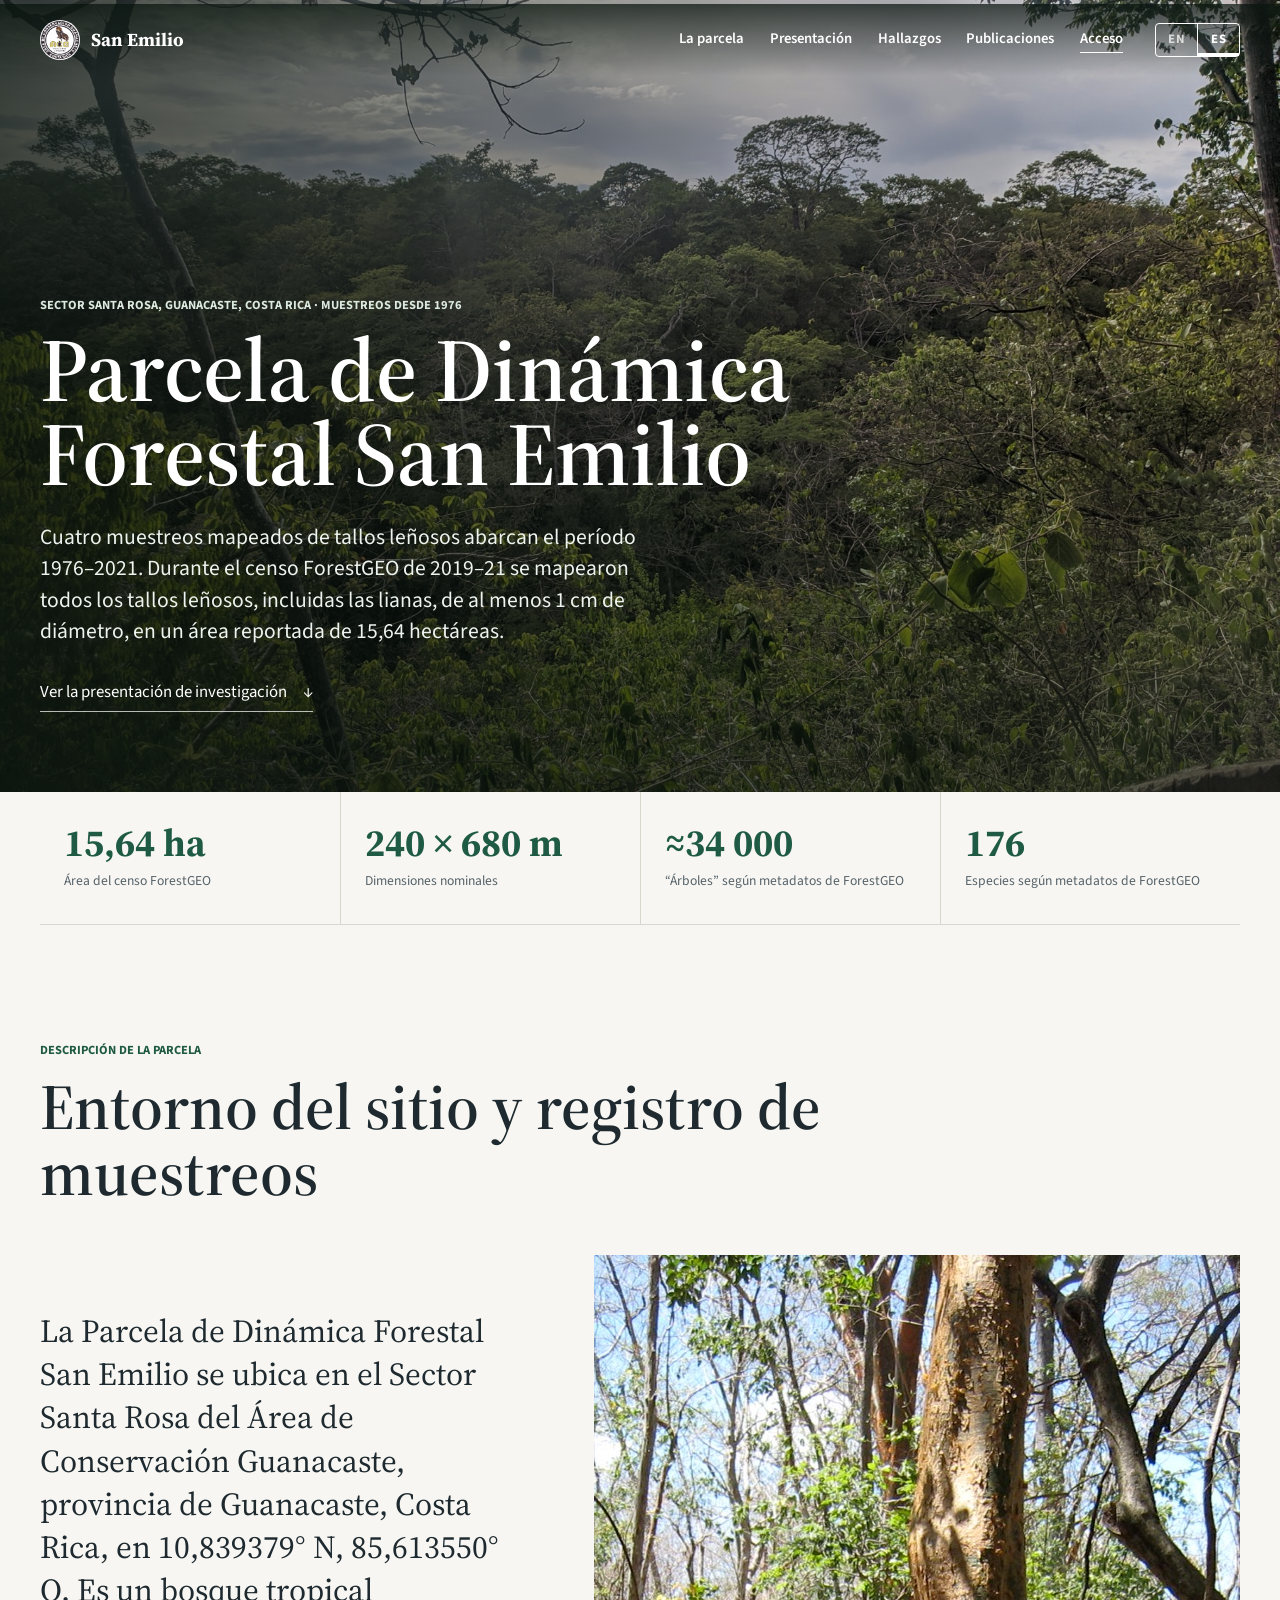
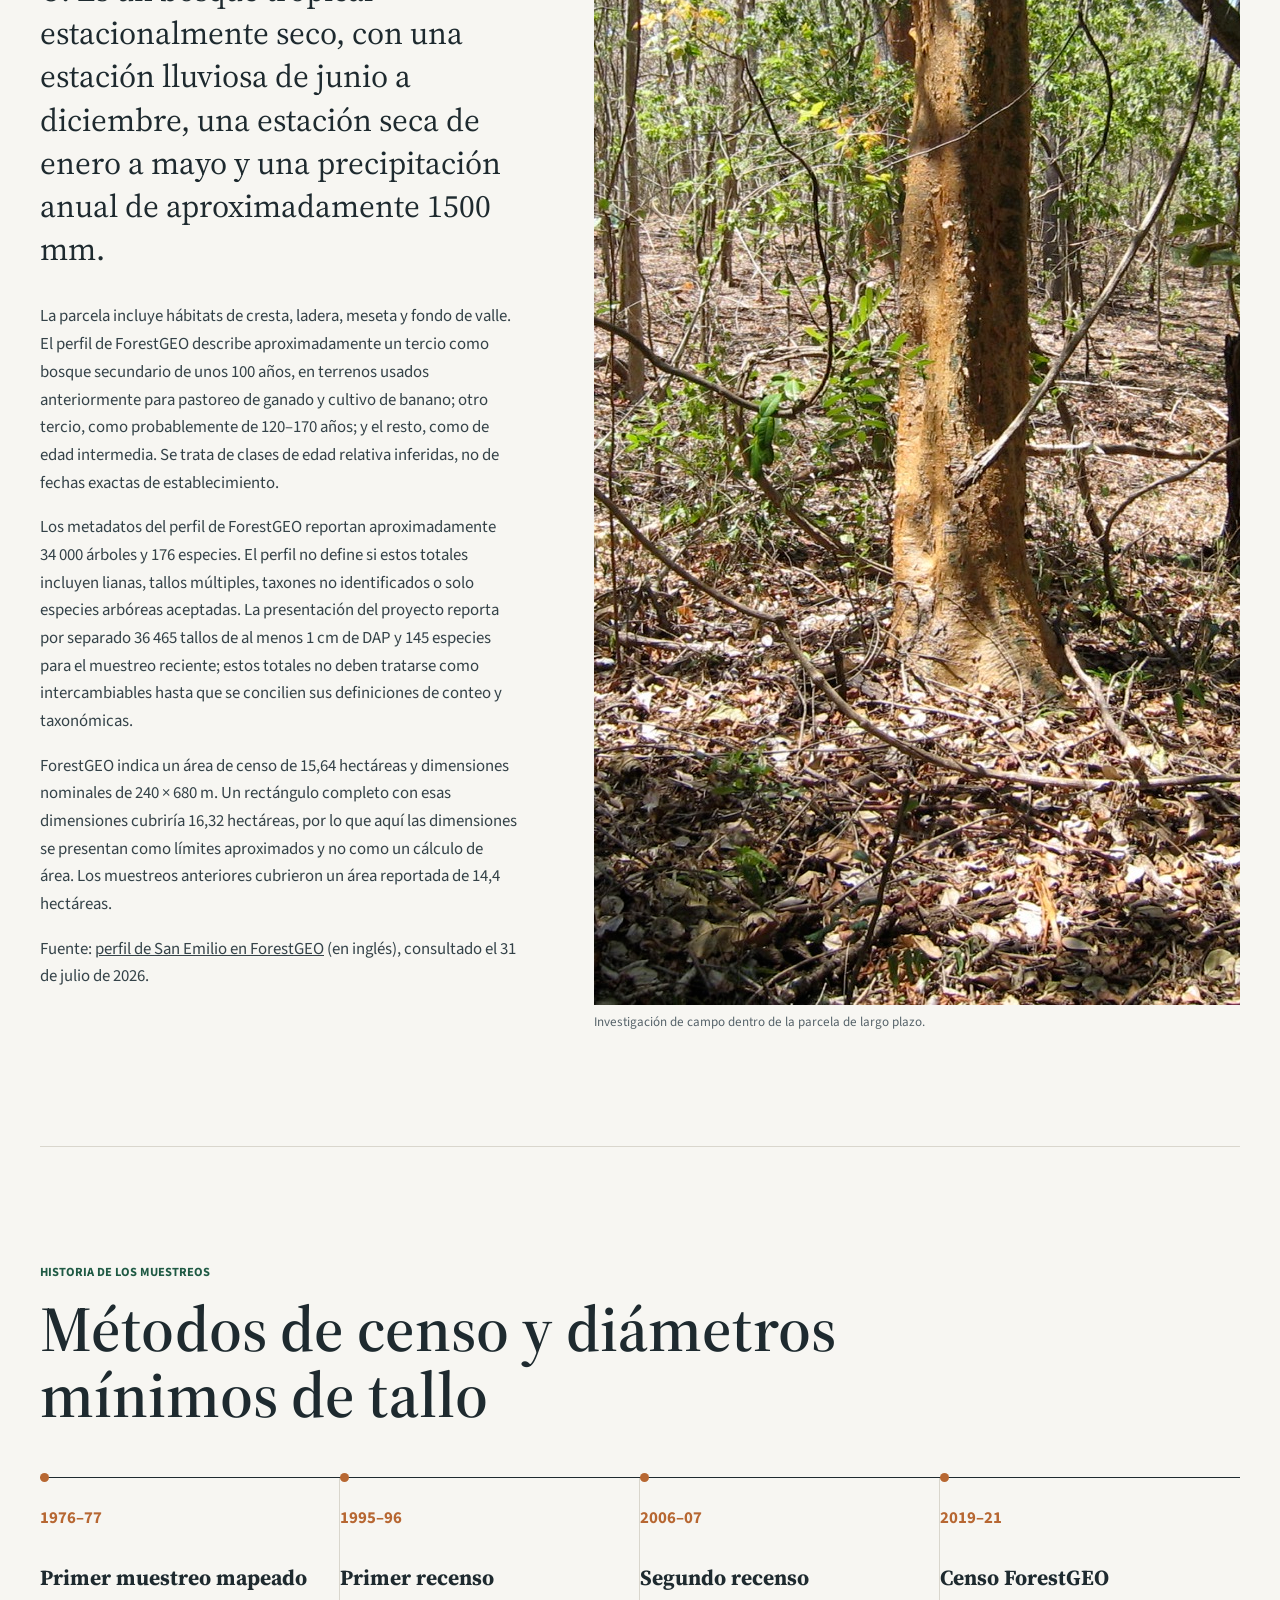
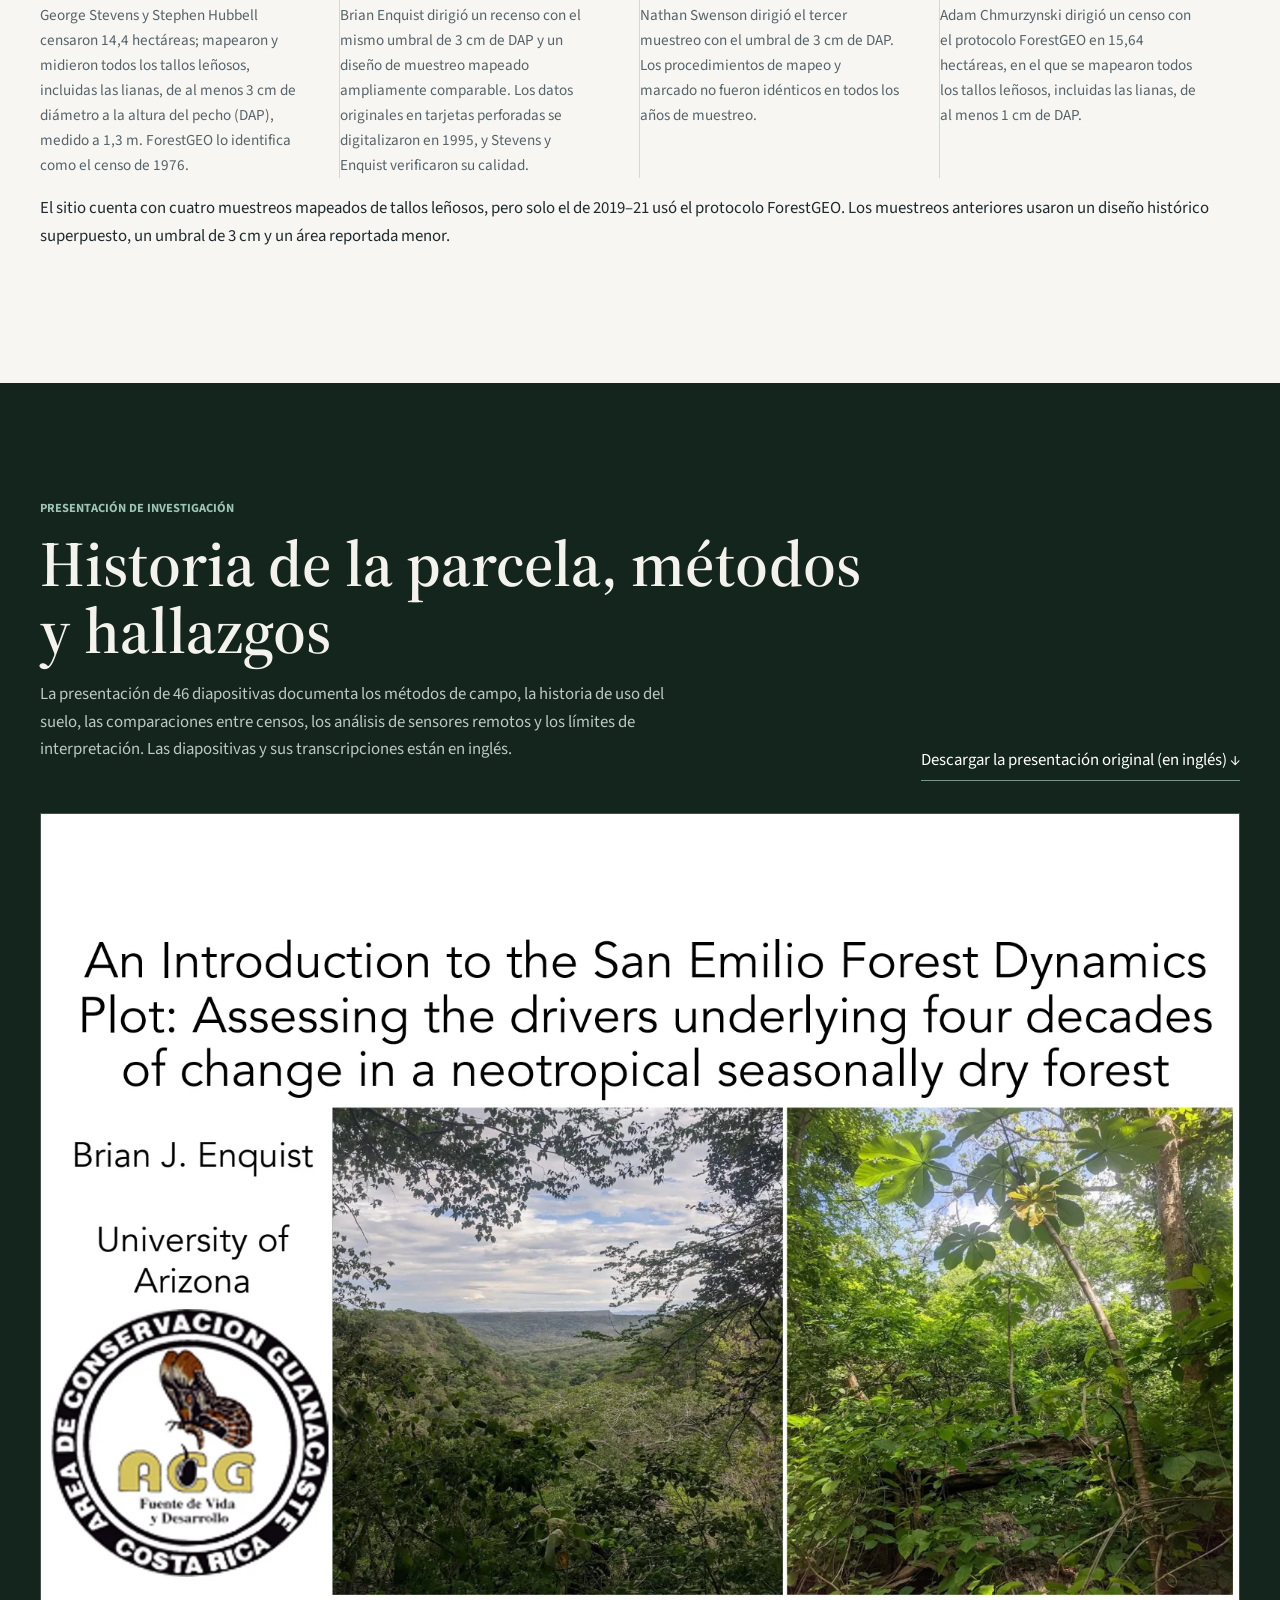
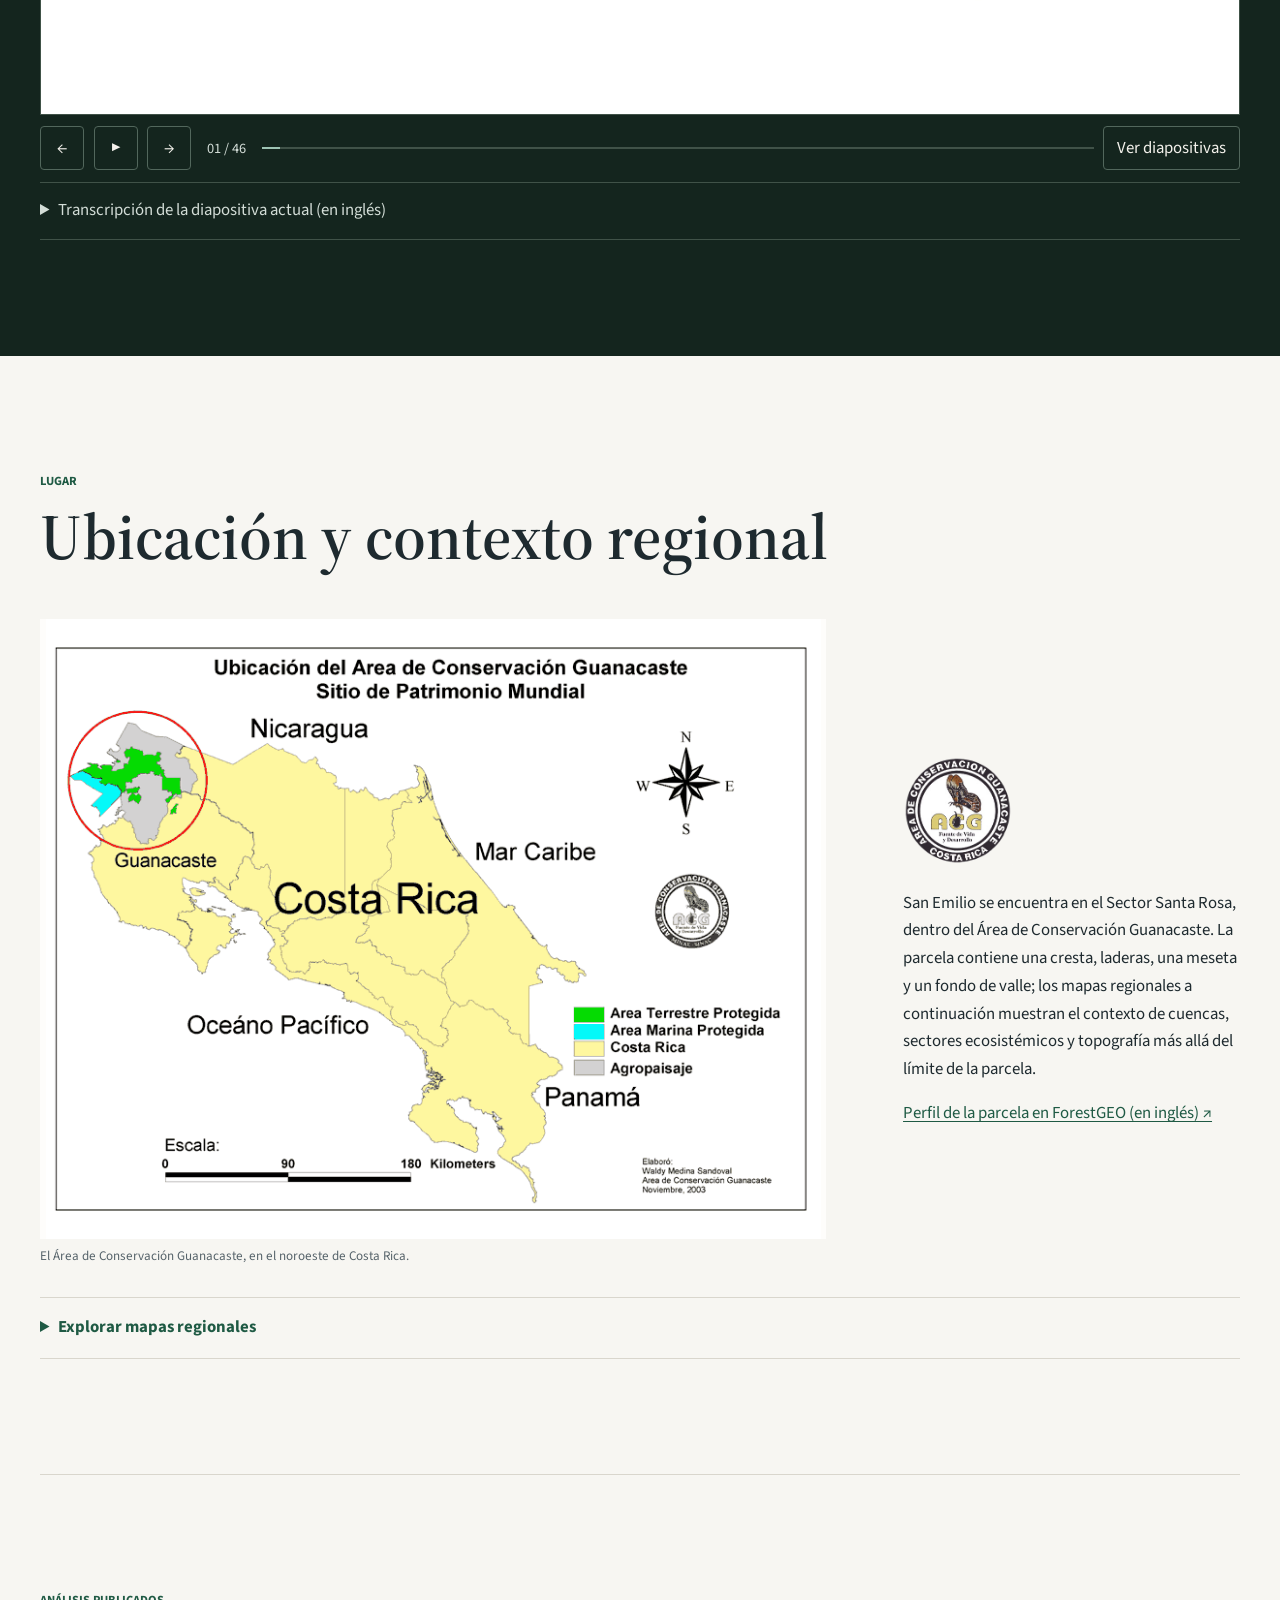
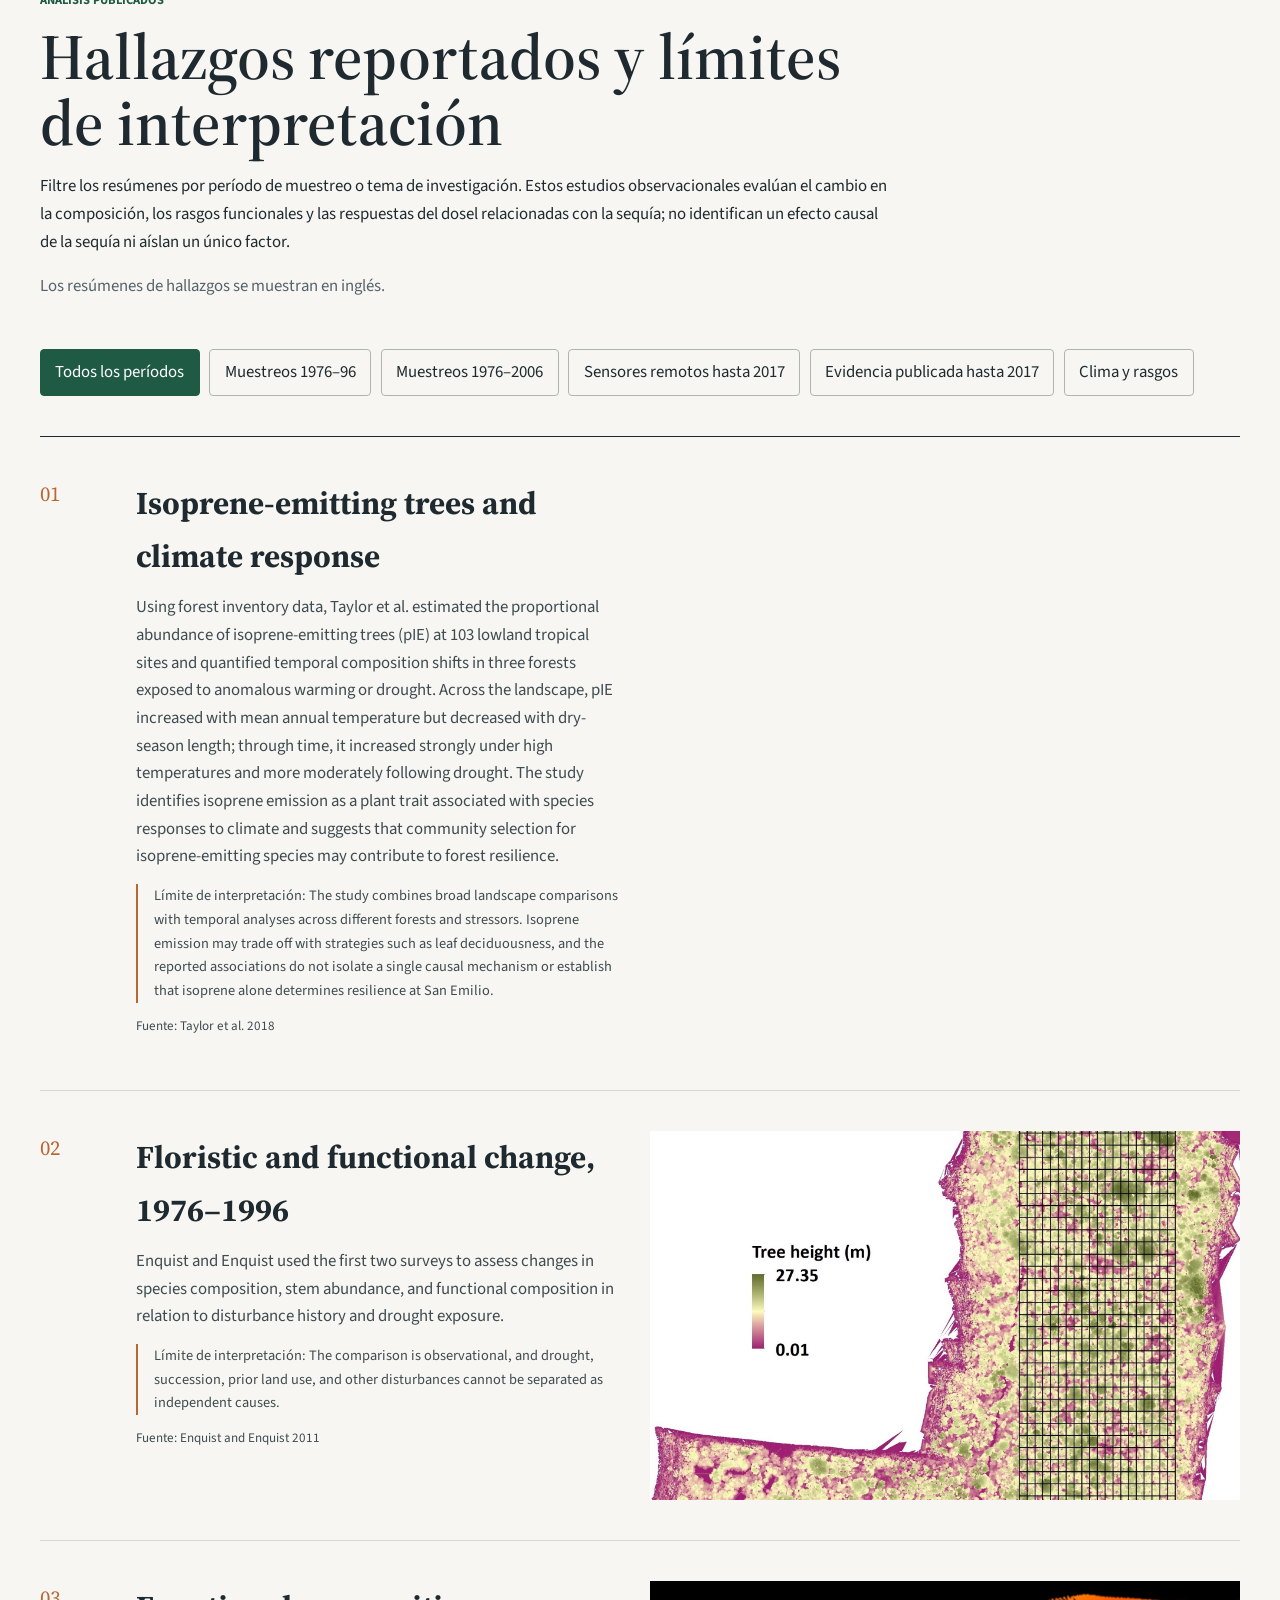
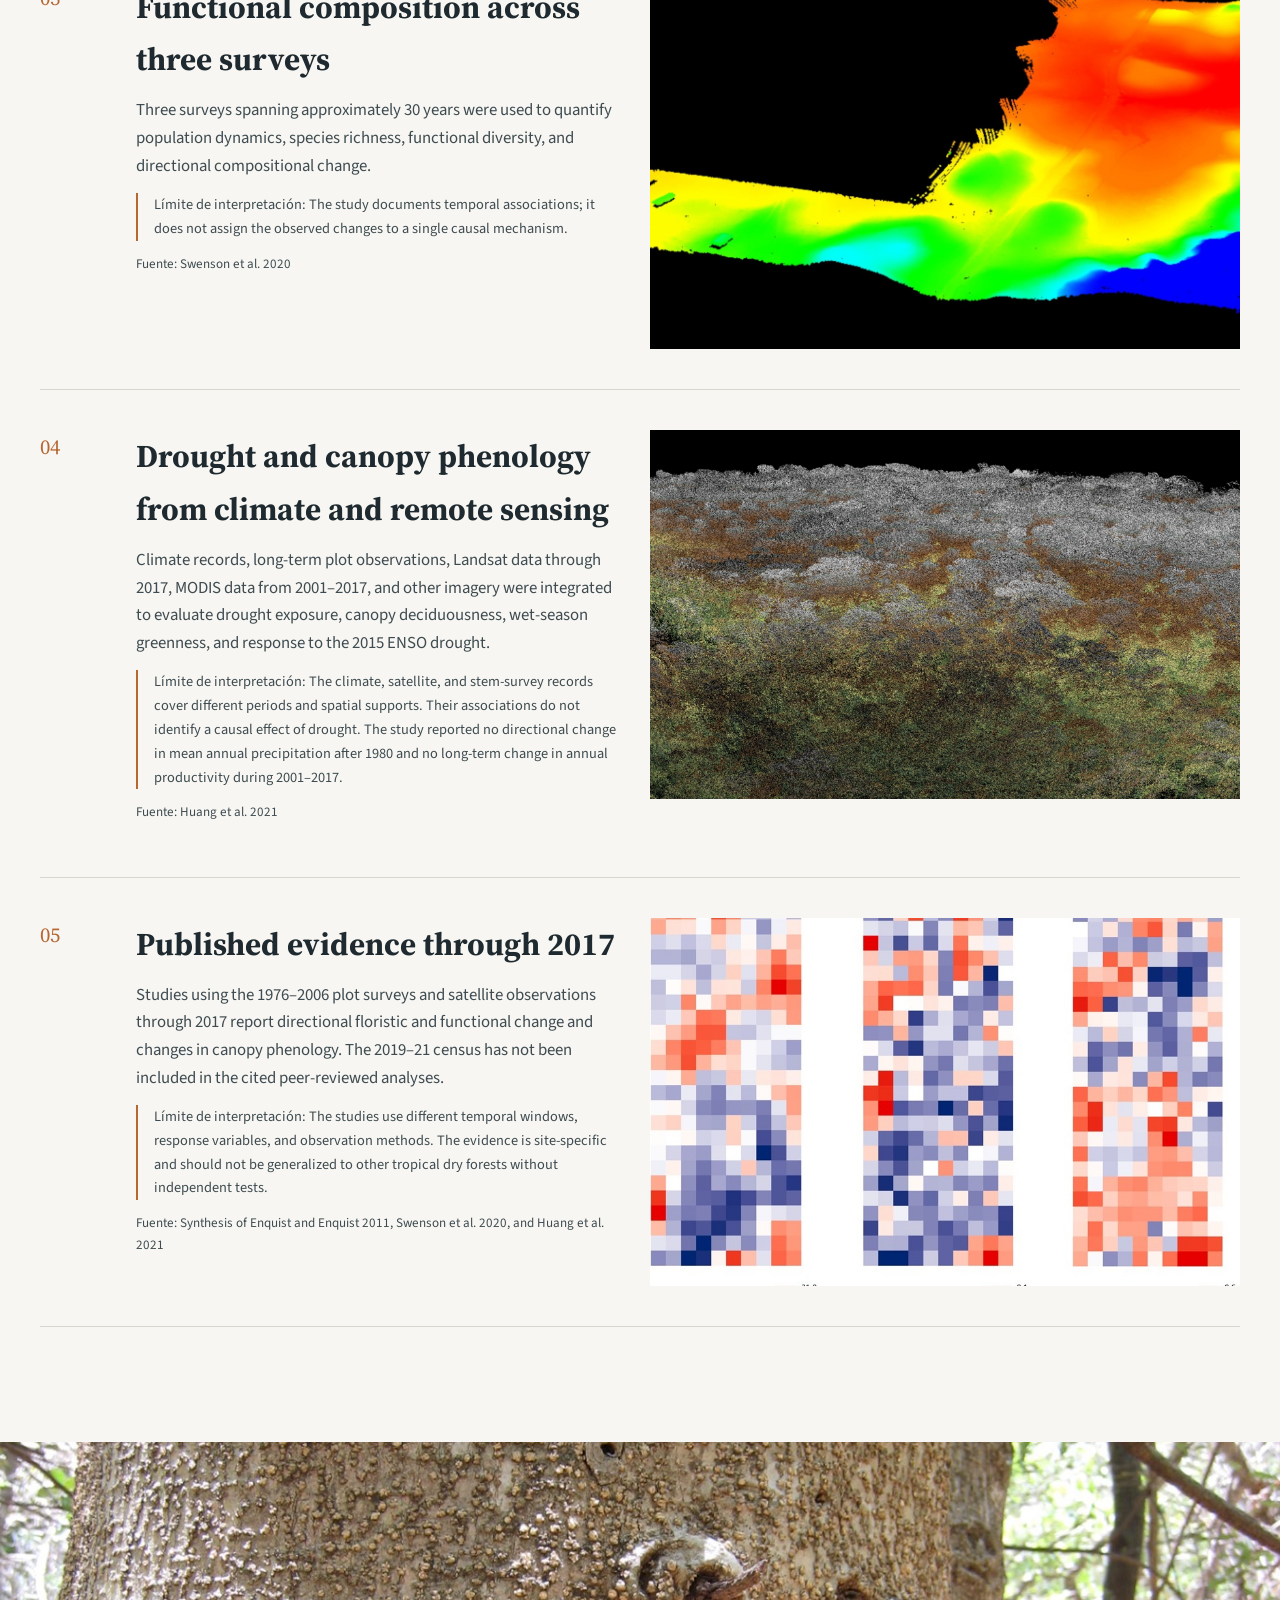
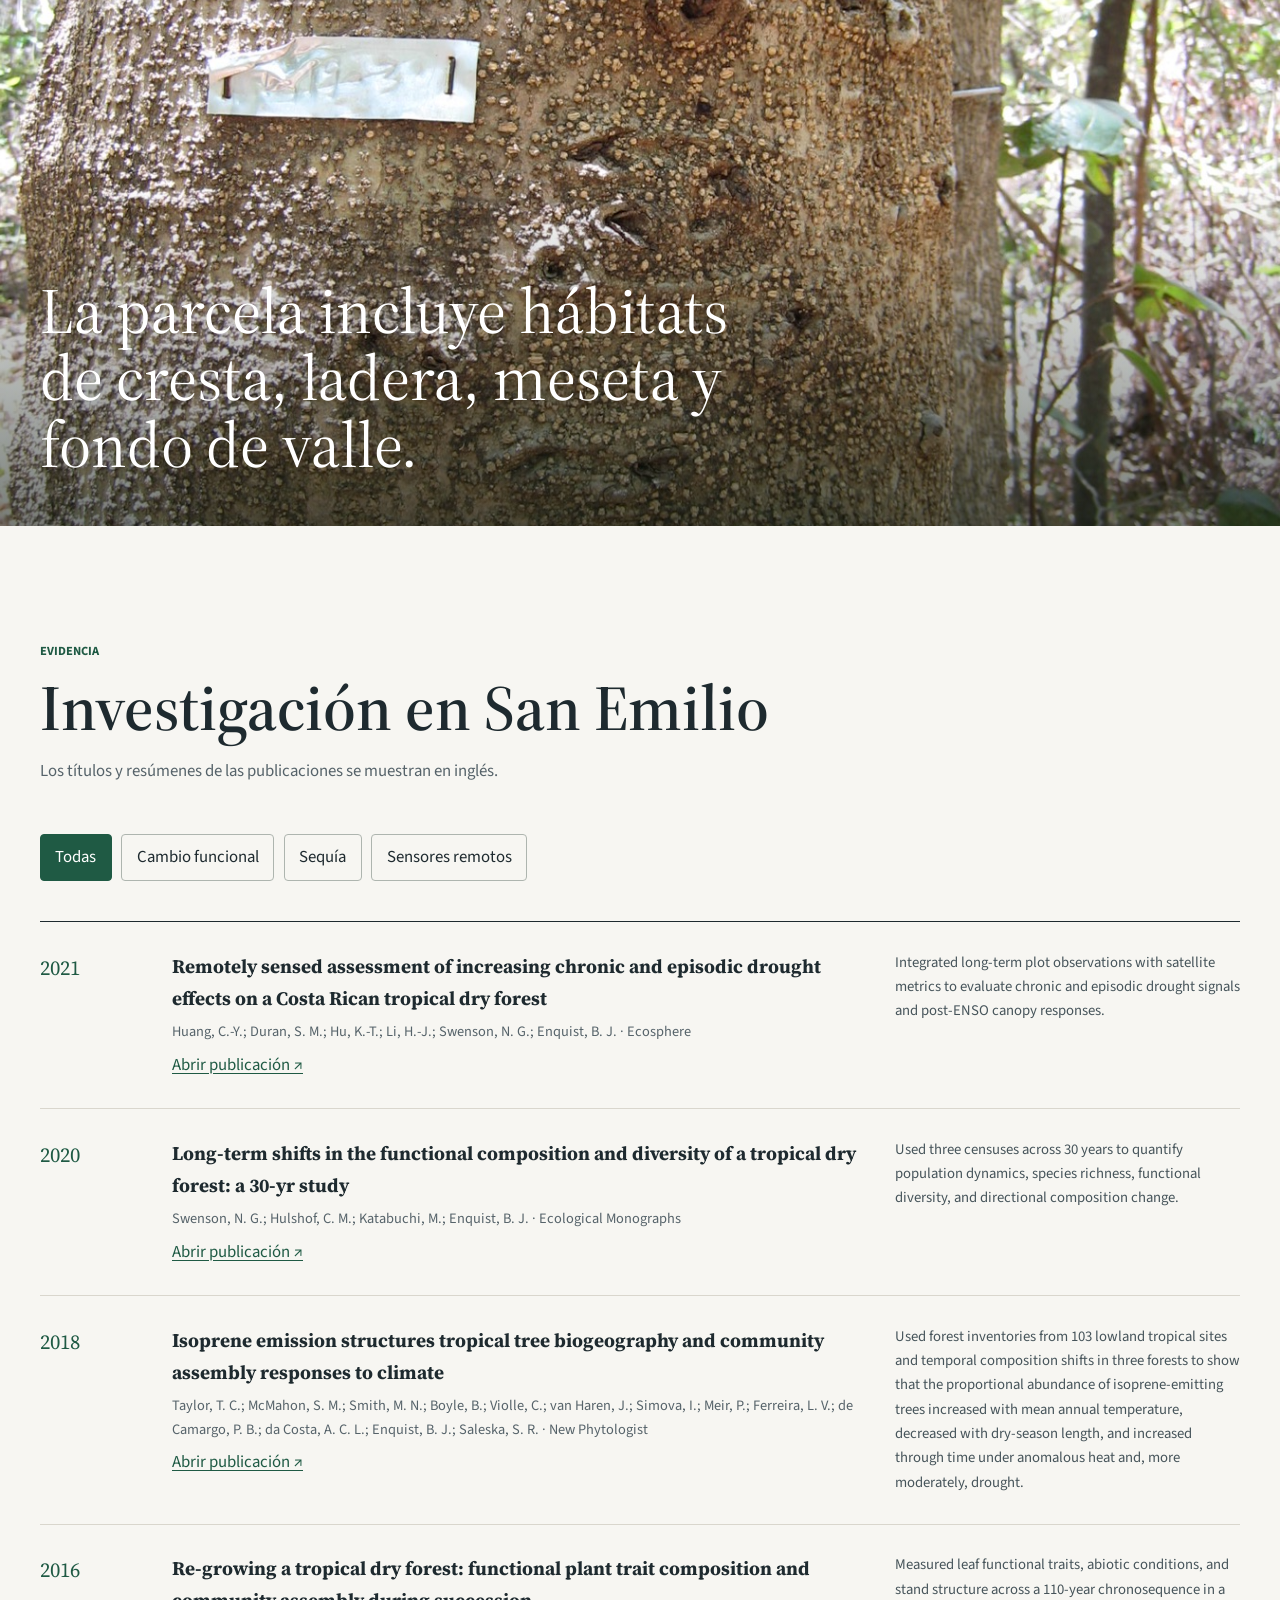
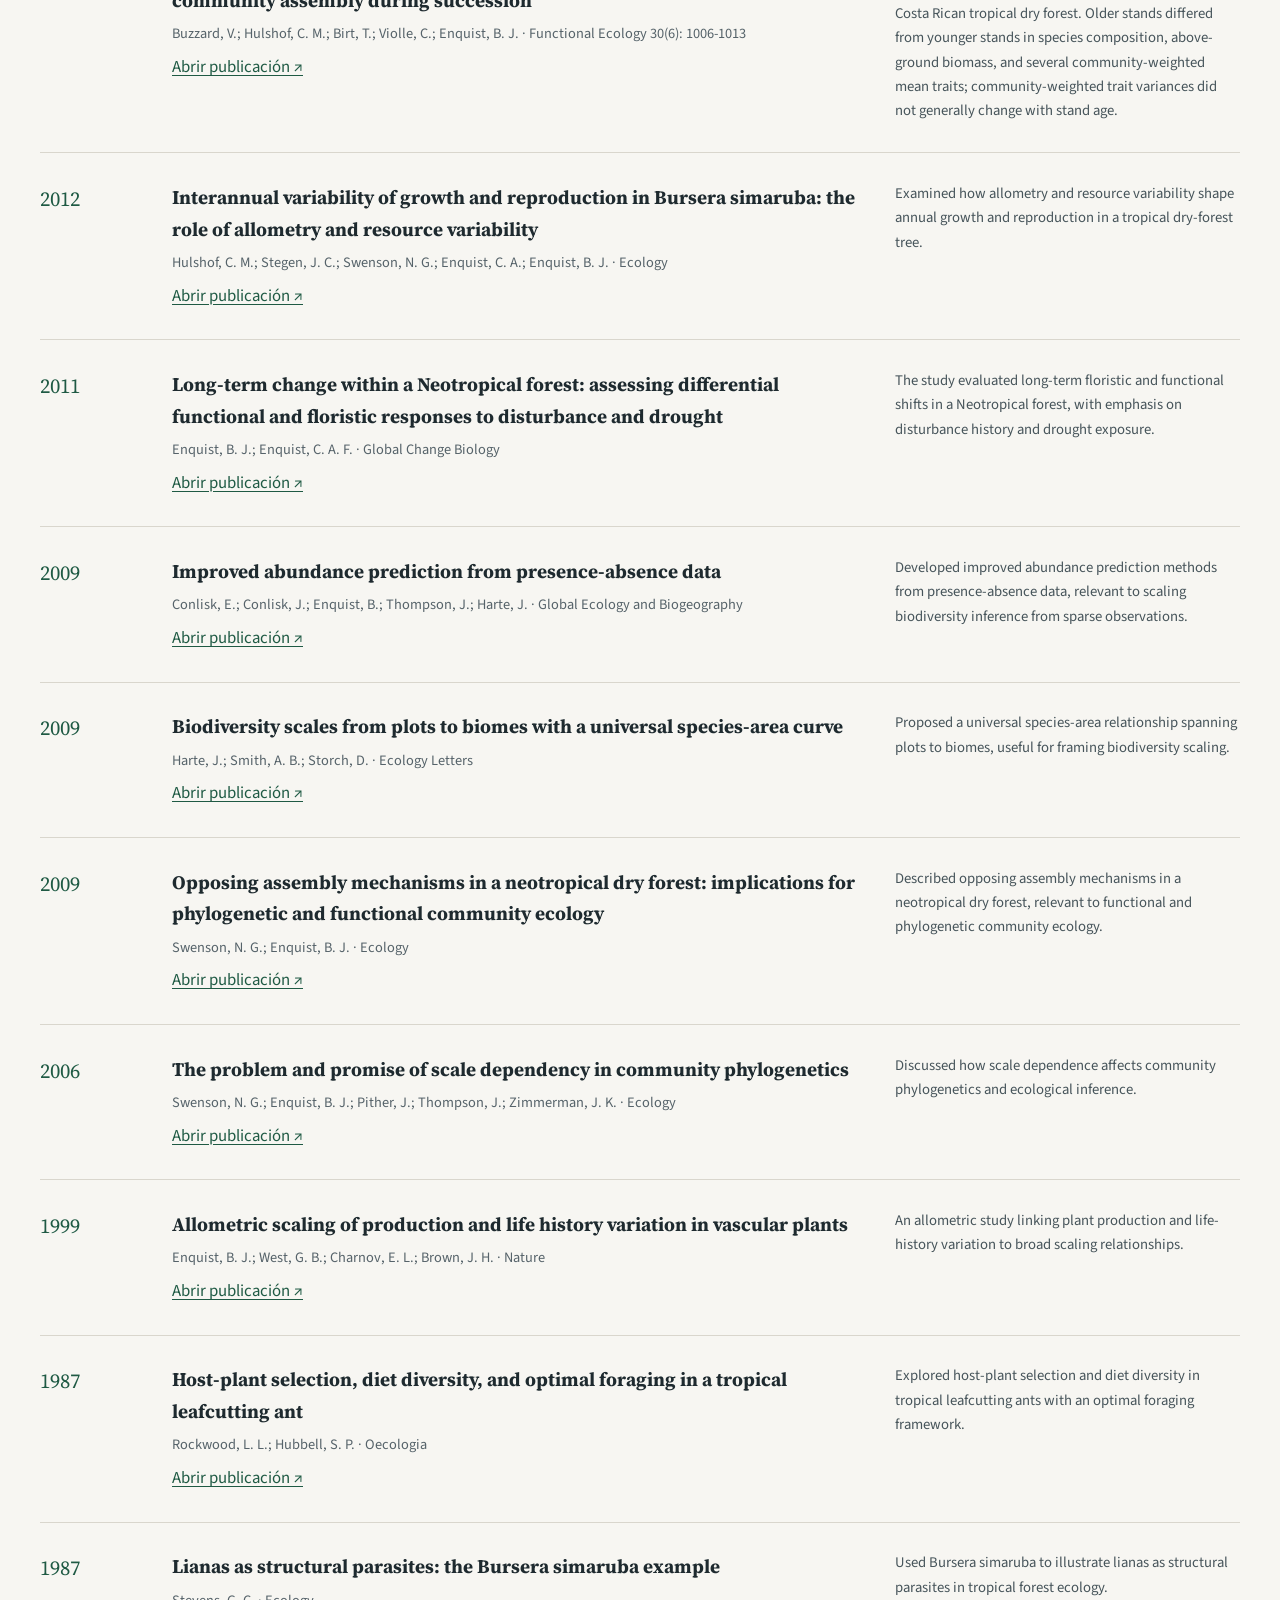
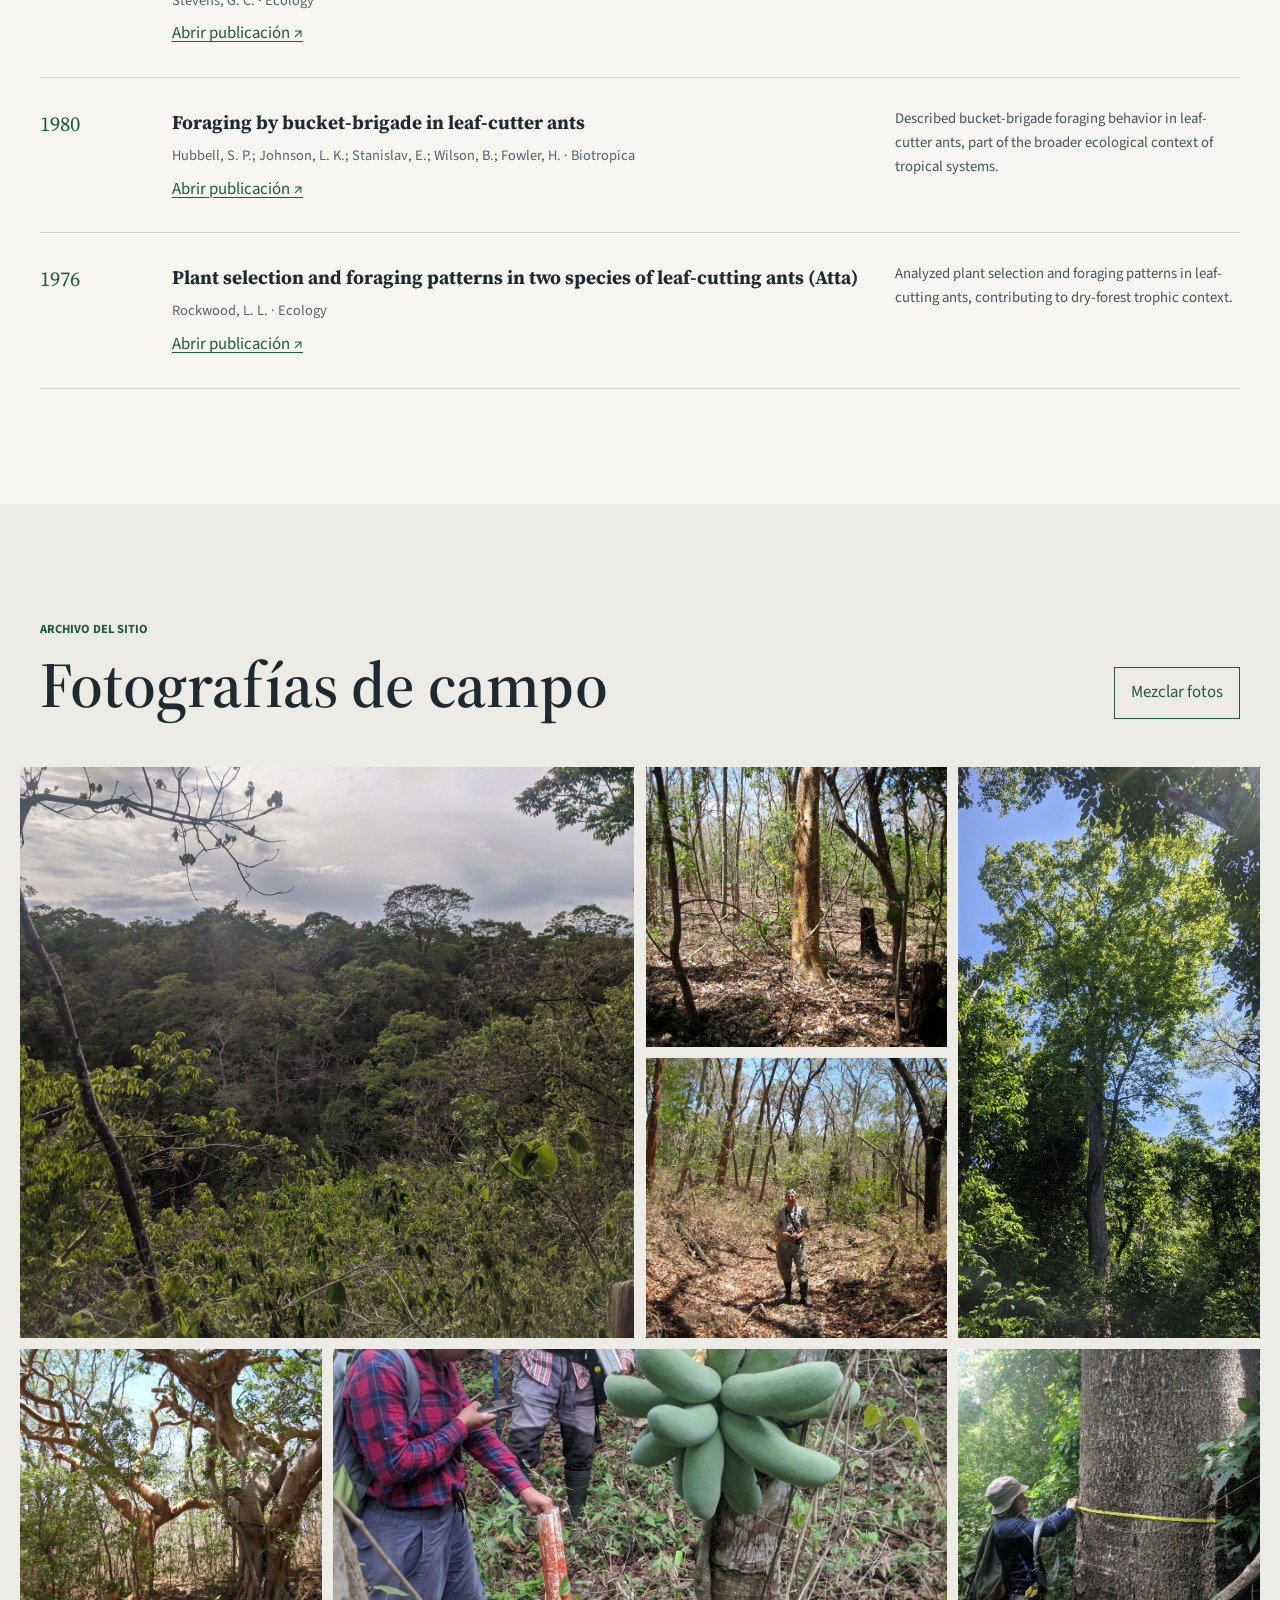
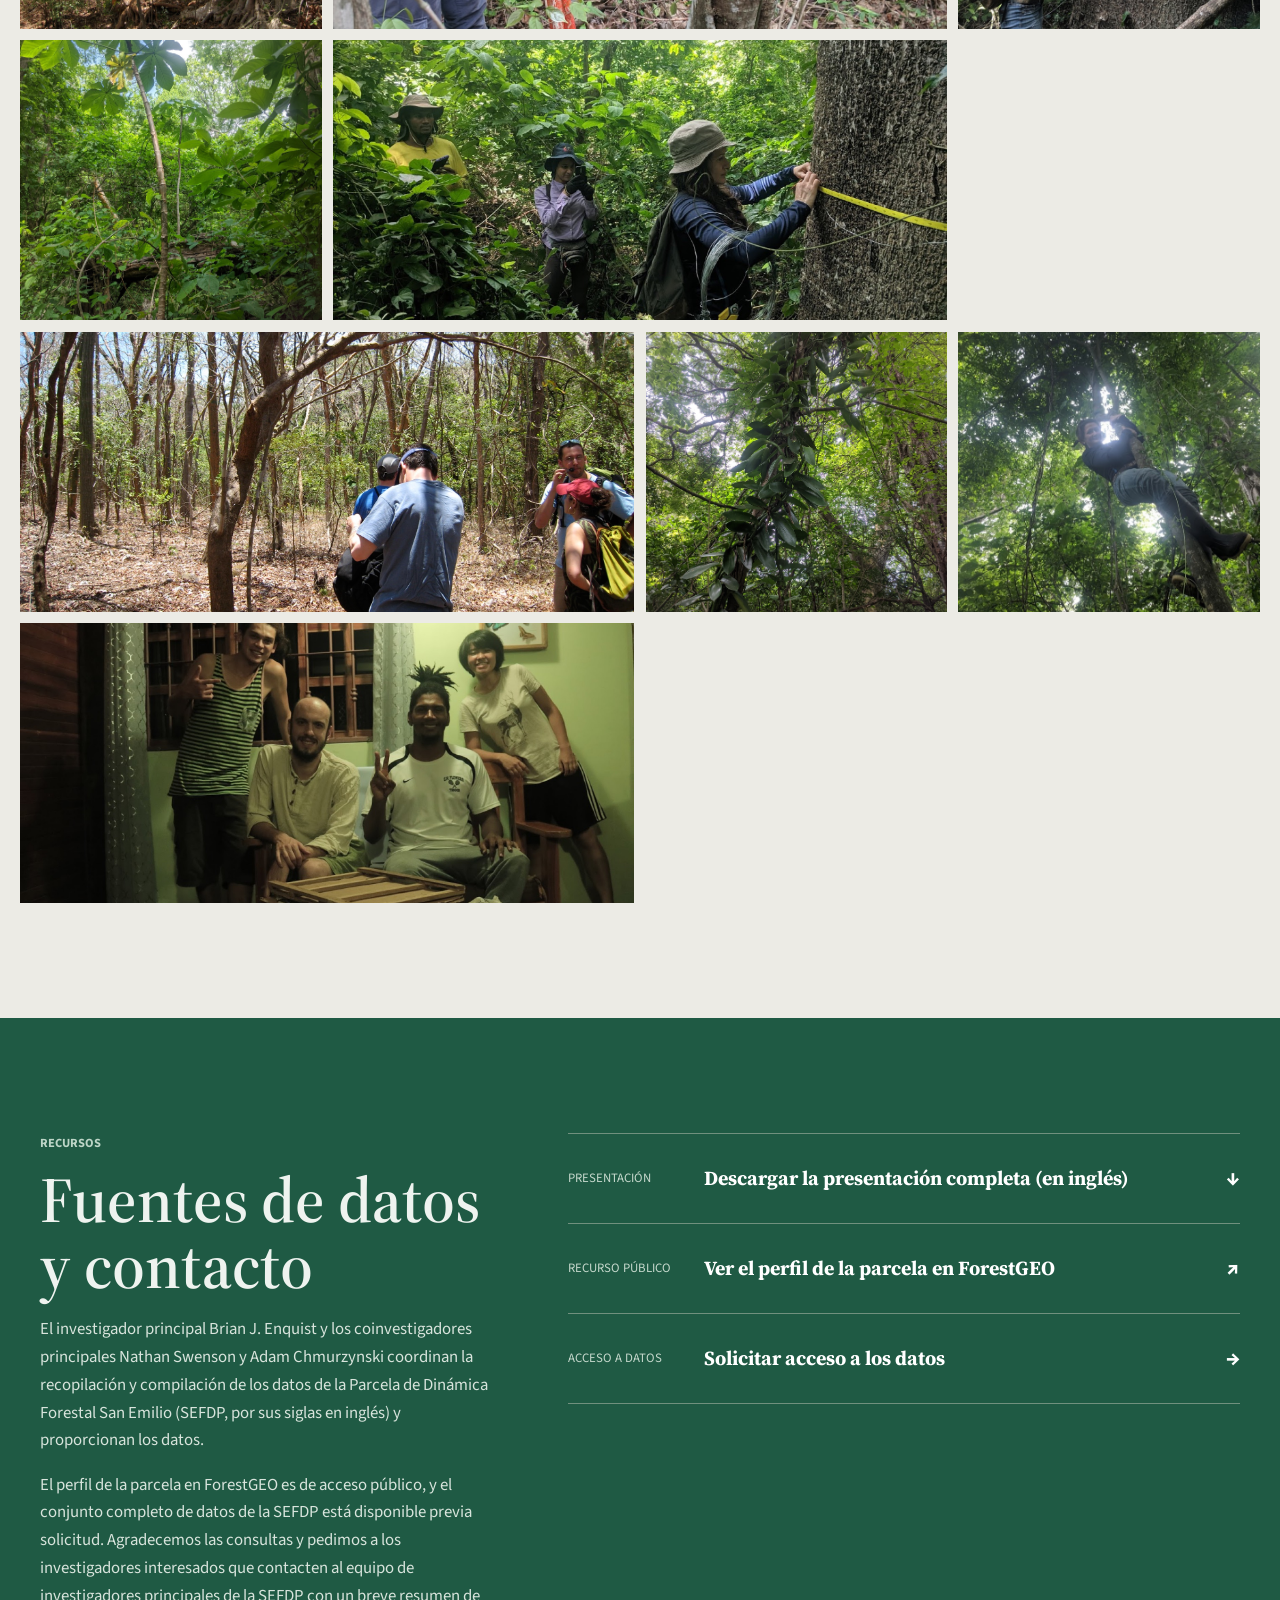
==== es/index.html @ bdf98230 "Add Spanish version of the site with EN/ES language switch New es/index.html translates all on-page " ====
<!doctype html>
<html lang="es" data-asset-base="../">
  <head>
    <meta charset="UTF-8" />
    <meta name="viewport" content="width=device-width, initial-scale=1.0" />
    <meta
      name="description"
      content="Parcela de Dinámica Forestal San Emilio: entorno del sitio, métodos de censo e investigación a largo plazo del bosque tropical seco en el Área de Conservación Guanacaste, Costa Rica."
    />
    <title>Parcela de Dinámica Forestal San Emilio | Costa Rica</title>
    <link rel="canonical" href="https://benquist.github.io/SanEmilioForestDynamicsPlot.github.io/es/" />
    <link rel="alternate" hreflang="en" href="https://benquist.github.io/SanEmilioForestDynamicsPlot.github.io/" />
    <link rel="alternate" hreflang="es" href="https://benquist.github.io/SanEmilioForestDynamicsPlot.github.io/es/" />
    <link rel="alternate" hreflang="x-default" href="https://benquist.github.io/SanEmilioForestDynamicsPlot.github.io/" />
    <link rel="preconnect" href="https://fonts.googleapis.com" />
    <link rel="preconnect" href="https://fonts.gstatic.com" crossorigin />
    <link
      href="https://fonts.googleapis.com/css2?family=Source+Sans+3:wght@400;500;600;700&family=Source+Serif+4:opsz,wght@8..60,500;8..60,600;8..60,700&display=swap"
      rel="stylesheet"
    />
    <link rel="preload" as="image" href="../assets/img/san-emilio-archive/51329115167_1d41ec85eb_o.jpg" />
    <link rel="stylesheet" href="../assets/css/styles.css?v=i18n-es-1" />
  </head>
  <body>
    <a class="skip-link" href="#main-content">Saltar al contenido principal</a>

    <header class="site-header" id="top">
      <a class="brand" href="#top" aria-label="Inicio de San Emilio">
        <img src="../assets/img/logos/san-emilio-acg-logo.png" alt="" width="40" height="40" />
        <span>San Emilio</span>
      </a>
      <nav id="site-nav" class="site-nav" aria-label="Navegación principal">
        <a href="#story">La parcela</a>
        <a href="#presentation">Presentación</a>
        <a href="#findings">Hallazgos</a>
        <a href="#publications">Publicaciones</a>
        <a href="#access">Acceso</a>
      </nav>
      <div class="header-actions">
        <div class="lang-switch" role="group" aria-label="Idioma / Language">
          <a href="../" hreflang="en" lang="en" title="View in English" aria-label="English">EN</a>
          <span lang="es" aria-current="true" title="Español">ES</span>
        </div>
        <button class="menu-toggle" type="button" aria-expanded="false" aria-controls="site-nav" aria-label="Abrir menú">
          <span aria-hidden="true">Menú</span>
        </button>
      </div>
    </header>

    <main id="main-content">
      <section class="story-hero" aria-labelledby="hero-title">
        <img
          class="story-hero-image"
          src="../assets/img/san-emilio-archive/51329115167_1d41ec85eb_o.jpg"
          alt="Vista amplia del paisaje de bosque estacional en San Emilio"
          width="1800"
          height="1350"
        />
        <div class="story-hero-scrim"></div>
        <div class="story-hero-content reveal">
          <p class="eyebrow">Sector Santa Rosa, Guanacaste, Costa Rica · Muestreos desde 1976</p>
          <h1 id="hero-title">Parcela de Dinámica<br />Forestal San Emilio</h1>
          <p class="hero-deck">
            Cuatro muestreos mapeados de tallos leñosos abarcan el período 1976–2021. Durante el censo ForestGEO
            de 2019–21 se mapearon todos los tallos leñosos, incluidas las lianas, de al menos 1 cm de diámetro,
            en un área reportada de 15,64 hectáreas.
          </p>
          <a class="hero-link" href="#presentation">Ver la presentación de investigación <span aria-hidden="true">↓</span></a>
        </div>
      </section>

      <section class="evidence-rail" aria-label="La parcela en cifras">
        <div class="evidence-item"><strong>15,64 ha</strong><span>Área del censo ForestGEO</span></div>
        <div class="evidence-item"><strong>240 × 680 m</strong><span>Dimensiones nominales</span></div>
        <div class="evidence-item"><strong>≈34&nbsp;000</strong><span>“Árboles” según metadatos de ForestGEO</span></div>
        <div class="evidence-item"><strong>176</strong><span>Especies según metadatos de ForestGEO</span></div>
      </section>

      <section class="editorial-section story-intro" id="story">
        <div class="section-intro reveal">
          <p class="eyebrow">Descripción de la parcela</p>
          <h2>Entorno del sitio y registro de muestreos</h2>
        </div>
        <div class="story-grid reveal">
          <div class="story-prose">
            <p class="lead">
              La Parcela de Dinámica Forestal San Emilio se ubica en el Sector Santa Rosa del Área de Conservación
              Guanacaste, provincia de Guanacaste, Costa Rica, en 10,839379° N, 85,613550° O. Es un bosque tropical
              estacionalmente seco, con una estación lluviosa de junio a diciembre, una estación seca de enero a mayo
              y una precipitación anual de aproximadamente 1500 mm.
            </p>
            <p>
              La parcela incluye hábitats de cresta, ladera, meseta y fondo de valle. El perfil de ForestGEO describe
              aproximadamente un tercio como bosque secundario de unos 100 años, en terrenos usados anteriormente para
              pastoreo de ganado y cultivo de banano; otro tercio, como probablemente de 120–170 años; y el resto, como de edad
              intermedia. Se trata de clases de edad relativa inferidas, no de fechas exactas de establecimiento.
            </p>
            <p>
              Los metadatos del perfil de ForestGEO reportan aproximadamente 34&nbsp;000 árboles y 176 especies. El
              perfil no define si estos totales incluyen lianas, tallos múltiples, taxones no identificados o solo
              especies arbóreas aceptadas. La presentación del proyecto reporta por separado 36&nbsp;465 tallos de al
              menos 1 cm de DAP y 145 especies para el muestreo reciente; estos totales no deben tratarse como
              intercambiables hasta que se concilien sus definiciones de conteo y taxonómicas.
            </p>
            <p>
              ForestGEO indica un área de censo de 15,64 hectáreas y dimensiones nominales de 240 × 680 m. Un
              rectángulo completo con esas dimensiones cubriría 16,32 hectáreas, por lo que aquí las dimensiones se
              presentan como límites aproximados y no como un cálculo de área. Los muestreos anteriores cubrieron un
              área reportada de 14,4 hectáreas.
            </p>
            <p class="source-note">
              Fuente: <a href="https://forestgeo.si.edu/sites/san-emilio" target="_blank" rel="noopener noreferrer" hreflang="en">perfil de San Emilio en ForestGEO</a> (en inglés), consultado el 31 de julio de 2026.
            </p>
          </div>
          <figure class="story-photo">
            <img
              src="../assets/img/san-emilio-archive/51330060508_5b337174d9_o.jpg"
              alt="Investigadores de pie entre tallos mapeados en el bosque de San Emilio"
              loading="lazy"
              width="1800"
              height="1350"
            />
            <figcaption>Investigación de campo dentro de la parcela de largo plazo.</figcaption>
          </figure>
        </div>
      </section>

      <section class="editorial-section chronicle-section" aria-labelledby="chronicle-title">
        <div class="section-intro reveal">
          <p class="eyebrow">Historia de los muestreos</p>
          <h2 id="chronicle-title">Métodos de censo y diámetros mínimos de tallo</h2>
        </div>
        <ol class="chronicle reveal">
          <li><time datetime="1976">1976–77</time><div><h3>Primer muestreo mapeado</h3><p>George Stevens y Stephen Hubbell censaron 14,4 hectáreas; mapearon y midieron todos los tallos leñosos, incluidas las lianas, de al menos 3 cm de diámetro a la altura del pecho (DAP), medido a 1,3 m. ForestGEO lo identifica como el censo de 1976.</p></div></li>
          <li><time datetime="1995">1995–96</time><div><h3>Primer recenso</h3><p>Brian Enquist dirigió un recenso con el mismo umbral de 3 cm de DAP y un diseño de muestreo mapeado ampliamente comparable. Los datos originales en tarjetas perforadas se digitalizaron en 1995, y Stevens y Enquist verificaron su calidad.</p></div></li>
          <li><time datetime="2006">2006–07</time><div><h3>Segundo recenso</h3><p>Nathan Swenson dirigió el tercer muestreo con el umbral de 3 cm de DAP. Los procedimientos de mapeo y marcado no fueron idénticos en todos los años de muestreo.</p></div></li>
          <li><time datetime="2019">2019–21</time><div><h3>Censo ForestGEO</h3><p>Adam Chmurzynski dirigió un censo con el protocolo ForestGEO en 15,64 hectáreas, en el que se mapearon todos los tallos leñosos, incluidas las lianas, de al menos 1 cm de DAP.</p></div></li>
        </ol>
        <p class="source-note">El sitio cuenta con cuatro muestreos mapeados de tallos leñosos, pero solo el de 2019–21 usó el protocolo ForestGEO. Los muestreos anteriores usaron un diseño histórico superpuesto, un umbral de 3 cm y un área reportada menor.</p>
      </section>

      <section class="presentation-section" id="presentation" aria-labelledby="presentation-title">
        <div class="presentation-heading reveal">
          <div>
            <p class="eyebrow">Presentación de investigación</p>
            <h2 id="presentation-title">Historia de la parcela, métodos y hallazgos</h2>
            <p>La presentación de 46 diapositivas documenta los métodos de campo, la historia de uso del suelo, las comparaciones entre censos, los análisis de sensores remotos y los límites de interpretación. Las diapositivas y sus transcripciones están en inglés.</p>
          </div>
          <a class="download-link" href="../assets/presentation/SanEmilio_Presentation_ForestGeo5.pptx" download hreflang="en">
            Descargar la presentación original (en inglés) <span aria-hidden="true">↓</span>
          </a>
        </div>

        <div class="slide-viewer reveal" data-slide-viewer>
          <div class="slide-stage" aria-live="off">
            <div class="slide-loading" role="status">Cargando presentación…</div>
            <div class="slide-track" tabindex="0" aria-label="Diapositivas de la presentación de investigación de San Emilio"></div>
          </div>
          <div class="slide-controls" aria-label="Controles de la presentación">
            <button class="icon-button slide-prev" type="button" aria-label="Diapositiva anterior" title="Diapositiva anterior">←</button>
            <button class="icon-button slide-play" type="button" aria-label="Reproducir presentación" aria-pressed="false" title="Reproducir presentación">▶</button>
            <button class="icon-button slide-next" type="button" aria-label="Diapositiva siguiente" title="Diapositiva siguiente">→</button>
            <p class="slide-status" aria-live="polite"><span class="slide-current">01</span> / <span class="slide-total">46</span></p>
            <div class="slide-progress" aria-hidden="true"><span></span></div>
            <button class="text-button slide-thumbnails-toggle" type="button" aria-expanded="false" aria-controls="slide-thumbnails">Ver diapositivas</button>
          </div>
          <div class="slide-thumbnails" id="slide-thumbnails" hidden aria-label="Miniaturas de las diapositivas"></div>
          <details class="slide-transcript">
            <summary>Transcripción de la diapositiva actual (en inglés)</summary>
            <p class="slide-transcript-text"></p>
          </details>
          <noscript><p class="slide-error">Se requiere JavaScript para el visor de diapositivas. La presentación original sigue disponible arriba.</p></noscript>
        </div>
      </section>

      <section class="editorial-section place-section" aria-labelledby="place-title">
        <div class="section-intro reveal">
          <p class="eyebrow">Lugar</p>
          <h2 id="place-title">Ubicación y contexto regional</h2>
        </div>
        <div class="map-feature reveal">
          <figure class="map-primary">
            <img src="../assets/img/maps/san-emilio-acg-costa-rica.gif" alt="Mapa de Costa Rica que ubica el Área de Conservación Guanacaste" loading="lazy" />
            <figcaption>El Área de Conservación Guanacaste, en el noroeste de Costa Rica.</figcaption>
          </figure>
          <div class="place-copy">
            <img class="acg-mark" src="../assets/img/logos/san-emilio-acg-logo.png" alt="Logotipo del Área de Conservación Guanacaste" width="251" height="250" />
            <p>
              San Emilio se encuentra en el Sector Santa Rosa, dentro del Área de Conservación Guanacaste. La parcela
              contiene una cresta, laderas, una meseta y un fondo de valle; los mapas regionales a continuación muestran
              el contexto de cuencas, sectores ecosistémicos y topografía más allá del límite de la parcela.
            </p>
            <a class="inline-link" href="https://forestgeo.si.edu/sites/san-emilio" target="_blank" rel="noopener noreferrer" hreflang="en">Perfil de la parcela en ForestGEO (en inglés) ↗</a>
          </div>
        </div>
        <details class="regional-context reveal">
          <summary>Explorar mapas regionales</summary>
          <div class="regional-map-grid">
            <figure><img src="../assets/img/maps/san-emilio-acg-rivers.gif" alt="Red fluvial y estaciones del ACG" loading="lazy" /><figcaption>Hidrología y estaciones</figcaption></figure>
            <figure><img src="../assets/img/maps/san-emilio-acg-ecosystems.jpg" alt="Sectores ecosistémicos del ACG" loading="lazy" /><figcaption>Sectores ecosistémicos</figcaption></figure>
            <figure><img src="../assets/img/maps/san-emilio-acg-3d-contour.jpg" alt="Mapa tridimensional del terreno del ACG" loading="lazy" /><figcaption>Terreno visto desde el Pacífico</figcaption></figure>
          </div>
        </details>
      </section>

      <section class="findings-section" id="findings" aria-labelledby="findings-title">
        <div class="section-intro reveal">
          <p class="eyebrow">Análisis publicados</p>
          <h2 id="findings-title">Hallazgos reportados y límites de interpretación</h2>
          <p>Filtre los resúmenes por período de muestreo o tema de investigación. Estos estudios observacionales evalúan el cambio en la composición, los rasgos funcionales y las respuestas del dosel relacionadas con la sequía; no identifican un efecto causal de la sequía ni aíslan un único factor.</p>
          <p class="source-note">Los resúmenes de hallazgos se muestran en inglés.</p>
        </div>
        <div class="filter-bar reveal" role="group" aria-label="Filtrar hallazgos por período de muestreo o tema de investigación">
          <button class="filter-btn is-active" type="button" data-period="all" aria-pressed="true">Todos los períodos</button>
          <button class="filter-btn" type="button" data-period="1976-1996" aria-pressed="false">Muestreos 1976–96</button>
          <button class="filter-btn" type="button" data-period="1976-2006" aria-pressed="false">Muestreos 1976–2006</button>
          <button class="filter-btn" type="button" data-period="remote-sensing" aria-pressed="false">Sensores remotos hasta 2017</button>
          <button class="filter-btn" type="button" data-period="published-synthesis" aria-pressed="false">Evidencia publicada hasta 2017</button>
          <button class="filter-btn" type="button" data-period="climate-trait" aria-pressed="false">Clima y rasgos</button>
        </div>
        <div id="findings-dashboard-grid" class="findings-list reveal" aria-live="polite"></div>
      </section>

      <section class="photo-interlude" aria-label="Dosel del bosque de San Emilio">
        <img src="../assets/img/san-emilio-archive/51330575399_f90e2669fe_o.jpg" alt="Vista hacia arriba a través del dosel del bosque estacional de San Emilio" loading="lazy" />
        <p>La parcela incluye hábitats de cresta, ladera, meseta y fondo de valle.</p>
      </section>

      <section class="editorial-section publications-section" id="publications" aria-labelledby="publications-title">
        <div class="section-intro reveal">
          <p class="eyebrow">Evidencia</p>
          <h2 id="publications-title">Investigación en San Emilio</h2>
          <p class="source-note">Los títulos y resúmenes de las publicaciones se muestran en inglés.</p>
        </div>
        <div id="publication-filters" class="filter-bar" role="group" aria-label="Filtrar publicaciones por tema" hidden>
          <button class="pub-filter-btn is-active" type="button" data-topic="all" aria-pressed="true">Todas</button>
          <button class="pub-filter-btn" type="button" data-topic="functional-change" aria-pressed="false">Cambio funcional</button>
          <button class="pub-filter-btn" type="button" data-topic="drought" aria-pressed="false">Sequía</button>
          <button class="pub-filter-btn" type="button" data-topic="remote-sensing" aria-pressed="false">Sensores remotos</button>
        </div>
        <div id="publications-list" class="publication-list" role="list" aria-live="polite">
          <!-- BEGIN GENERATED PUBLICATIONS: scripts/render-publications.js -->
          <article class="pub-item" role="listitem" data-publication-id="huang-etal-2021-ecosphere" data-topic-tags="drought remote-sensing" lang="en">
            <div class="pub-year">2021</div>
            <div class="pub-details">
              <h3>Remotely sensed assessment of increasing chronic and episodic drought effects on a Costa Rican tropical dry forest</h3>
              <p>Huang, C.-Y.; Duran, S. M.; Hu, K.-T.; Li, H.-J.; Swenson, N. G.; Enquist, B. J. · Ecosphere</p>
              <a class="pub-link" href="https://doi.org/10.1002/ecs2.3824" target="_blank" rel="noopener noreferrer" lang="es">Abrir publicación ↗</a>
            </div>
            <div class="pub-summary">Integrated long-term plot observations with satellite metrics to evaluate chronic and episodic drought signals and post-ENSO canopy responses.</div>
          </article>
          <article class="pub-item" role="listitem" data-publication-id="swenson-etal-2020-ecological-monographs" data-topic-tags="functional-change" lang="en">
            <div class="pub-year">2020</div>
            <div class="pub-details">
              <h3>Long-term shifts in the functional composition and diversity of a tropical dry forest: a 30-yr study</h3>
              <p>Swenson, N. G.; Hulshof, C. M.; Katabuchi, M.; Enquist, B. J. · Ecological Monographs</p>
              <a class="pub-link" href="https://doi.org/10.1002/ecm.1408" target="_blank" rel="noopener noreferrer" lang="es">Abrir publicación ↗</a>
            </div>
            <div class="pub-summary">Used three censuses across 30 years to quantify population dynamics, species richness, functional diversity, and directional composition change.</div>
          </article>
          <article class="pub-item" role="listitem" data-publication-id="taylor-etal-2018-isoprene" data-topic-tags="functional-change climate-response community-ecology" lang="en">
            <div class="pub-year">2018</div>
            <div class="pub-details">
              <h3>Isoprene emission structures tropical tree biogeography and community assembly responses to climate</h3>
              <p>Taylor, T. C.; McMahon, S. M.; Smith, M. N.; Boyle, B.; Violle, C.; van Haren, J.; Simova, I.; Meir, P.; Ferreira, L. V.; de Camargo, P. B.; da Costa, A. C. L.; Enquist, B. J.; Saleska, S. R. · New Phytologist</p>
              <a class="pub-link" href="https://doi.org/10.1111/nph.15304" target="_blank" rel="noopener noreferrer" lang="es">Abrir publicación ↗</a>
            </div>
            <div class="pub-summary">Used forest inventories from 103 lowland tropical sites and temporal composition shifts in three forests to show that the proportional abundance of isoprene-emitting trees increased with mean annual temperature, decreased with dry-season length, and increased through time under anomalous heat and, more moderately, drought.</div>
          </article>
          <article class="pub-item" role="listitem" data-publication-id="buzzard-etal-2016-functional-ecology" data-topic-tags="functional-change" lang="en">
            <div class="pub-year">2016</div>
            <div class="pub-details">
              <h3>Re-growing a tropical dry forest: functional plant trait composition and community assembly during succession</h3>
              <p>Buzzard, V.; Hulshof, C. M.; Birt, T.; Violle, C.; Enquist, B. J. · Functional Ecology 30(6): 1006-1013</p>
              <a class="pub-link" href="https://doi.org/10.1111/1365-2435.12579" target="_blank" rel="noopener noreferrer" lang="es">Abrir publicación ↗</a>
            </div>
            <div class="pub-summary">Measured leaf functional traits, abiotic conditions, and stand structure across a 110-year chronosequence in a Costa Rican tropical dry forest. Older stands differed from younger stands in species composition, above-ground biomass, and several community-weighted mean traits; community-weighted trait variances did not generally change with stand age.</div>
          </article>
          <article class="pub-item" role="listitem" data-publication-id="hulshof-etal-2012-bursera" data-topic-tags="allometry drought functional-change" lang="en">
            <div class="pub-year">2012</div>
            <div class="pub-details">
              <h3>Interannual variability of growth and reproduction in Bursera simaruba: the role of allometry and resource variability</h3>
              <p>Hulshof, C. M.; Stegen, J. C.; Swenson, N. G.; Enquist, C. A.; Enquist, B. J. · Ecology</p>
              <a class="pub-link" href="https://doi.org/10.1890/11-0740.1" target="_blank" rel="noopener noreferrer" lang="es">Abrir publicación ↗</a>
            </div>
            <div class="pub-summary">Examined how allometry and resource variability shape annual growth and reproduction in a tropical dry-forest tree.</div>
          </article>
          <article class="pub-item" role="listitem" data-publication-id="enquist-enquist-2011-gcb" data-topic-tags="functional-change drought" lang="en">
            <div class="pub-year">2011</div>
            <div class="pub-details">
              <h3>Long-term change within a Neotropical forest: assessing differential functional and floristic responses to disturbance and drought</h3>
              <p>Enquist, B. J.; Enquist, C. A. F. · Global Change Biology</p>
              <a class="pub-link" href="https://doi.org/10.1111/j.1365-2486.2010.02326.x" target="_blank" rel="noopener noreferrer" lang="es">Abrir publicación ↗</a>
            </div>
            <div class="pub-summary">The study evaluated long-term floristic and functional shifts in a Neotropical forest, with emphasis on disturbance history and drought exposure.</div>
          </article>
          <article class="pub-item" role="listitem" data-publication-id="conlisk-etal-2009-geob" data-topic-tags="species-distribution community-ecology" lang="en">
            <div class="pub-year">2009</div>
            <div class="pub-details">
              <h3>Improved abundance prediction from presence-absence data</h3>
              <p>Conlisk, E.; Conlisk, J.; Enquist, B.; Thompson, J.; Harte, J. · Global Ecology and Biogeography</p>
              <a class="pub-link" href="https://doi.org/10.1111/j.1466-8238.2008.00427.x" target="_blank" rel="noopener noreferrer" lang="es">Abrir publicación ↗</a>
            </div>
            <div class="pub-summary">Developed improved abundance prediction methods from presence-absence data, relevant to scaling biodiversity inference from sparse observations.</div>
          </article>
          <article class="pub-item" role="listitem" data-publication-id="harte-etal-2009-ecol-letters" data-topic-tags="species-area ecological-scaling" lang="en">
            <div class="pub-year">2009</div>
            <div class="pub-details">
              <h3>Biodiversity scales from plots to biomes with a universal species-area curve</h3>
              <p>Harte, J.; Smith, A. B.; Storch, D. · Ecology Letters</p>
              <a class="pub-link" href="https://doi.org/10.1111/j.1461-0248.2009.01328.x" target="_blank" rel="noopener noreferrer" lang="es">Abrir publicación ↗</a>
            </div>
            <div class="pub-summary">Proposed a universal species-area relationship spanning plots to biomes, useful for framing biodiversity scaling.</div>
          </article>
          <article class="pub-item" role="listitem" data-publication-id="swenson-enquist-2009-assembly" data-topic-tags="community-ecology functional-change" lang="en">
            <div class="pub-year">2009</div>
            <div class="pub-details">
              <h3>Opposing assembly mechanisms in a neotropical dry forest: implications for phylogenetic and functional community ecology</h3>
              <p>Swenson, N. G.; Enquist, B. J. · Ecology</p>
              <a class="pub-link" href="https://doi.org/10.1890/08-1025.1" target="_blank" rel="noopener noreferrer" lang="es">Abrir publicación ↗</a>
            </div>
            <div class="pub-summary">Described opposing assembly mechanisms in a neotropical dry forest, relevant to functional and phylogenetic community ecology.</div>
          </article>
          <article class="pub-item" role="listitem" data-publication-id="swenson-etal-2006-scale-dependency" data-topic-tags="community-ecology phylogenetics" lang="en">
            <div class="pub-year">2006</div>
            <div class="pub-details">
              <h3>The problem and promise of scale dependency in community phylogenetics</h3>
              <p>Swenson, N. G.; Enquist, B. J.; Pither, J.; Thompson, J.; Zimmerman, J. K. · Ecology</p>
              <a class="pub-link" href="https://doi.org/10.1890/0012-9658(2006)87[2418:TPAPOS]2.0.CO;2" target="_blank" rel="noopener noreferrer" lang="es">Abrir publicación ↗</a>
            </div>
            <div class="pub-summary">Discussed how scale dependence affects community phylogenetics and ecological inference.</div>
          </article>
          <article class="pub-item" role="listitem" data-publication-id="enquist-etal-1999-nature" data-topic-tags="allometry ecological-scaling" lang="en">
            <div class="pub-year">1999</div>
            <div class="pub-details">
              <h3>Allometric scaling of production and life history variation in vascular plants</h3>
              <p>Enquist, B. J.; West, G. B.; Charnov, E. L.; Brown, J. H. · Nature</p>
              <a class="pub-link" href="https://doi.org/10.1038/44819" target="_blank" rel="noopener noreferrer" lang="es">Abrir publicación ↗</a>
            </div>
            <div class="pub-summary">An allometric study linking plant production and life-history variation to broad scaling relationships.</div>
          </article>
          <article class="pub-item" role="listitem" data-publication-id="rockwood-hubbell-1987-ocoe" data-topic-tags="ant-ecology foraging" lang="en">
            <div class="pub-year">1987</div>
            <div class="pub-details">
              <h3>Host-plant selection, diet diversity, and optimal foraging in a tropical leafcutting ant</h3>
              <p>Rockwood, L. L.; Hubbell, S. P. · Oecologia</p>
              <a class="pub-link" href="https://www.jstor.org/stable/4218430" target="_blank" rel="noopener noreferrer" lang="es">Abrir publicación ↗</a>
            </div>
            <div class="pub-summary">Explored host-plant selection and diet diversity in tropical leafcutting ants with an optimal foraging framework.</div>
          </article>
          <article class="pub-item" role="listitem" data-publication-id="stevens-1987-lianas" data-topic-tags="lianas functional-change" lang="en">
            <div class="pub-year">1987</div>
            <div class="pub-details">
              <h3>Lianas as structural parasites: the Bursera simaruba example</h3>
              <p>Stevens, G. C. · Ecology</p>
              <a class="pub-link" href="https://doi.org/10.2307/1938806" target="_blank" rel="noopener noreferrer" lang="es">Abrir publicación ↗</a>
            </div>
            <div class="pub-summary">Used Bursera simaruba to illustrate lianas as structural parasites in tropical forest ecology.</div>
          </article>
          <article class="pub-item" role="listitem" data-publication-id="hubbell-etal-1980-bucket-brigade" data-topic-tags="ant-ecology foraging" lang="en">
            <div class="pub-year">1980</div>
            <div class="pub-details">
              <h3>Foraging by bucket-brigade in leaf-cutter ants</h3>
              <p>Hubbell, S. P.; Johnson, L. K.; Stanislav, E.; Wilson, B.; Fowler, H. · Biotropica</p>
              <a class="pub-link" href="https://doi.org/10.2307/2387973" target="_blank" rel="noopener noreferrer" lang="es">Abrir publicación ↗</a>
            </div>
            <div class="pub-summary">Described bucket-brigade foraging behavior in leaf-cutter ants, part of the broader ecological context of tropical systems.</div>
          </article>
          <article class="pub-item" role="listitem" data-publication-id="rockwood-1976-atta" data-topic-tags="ant-ecology foraging" lang="en">
            <div class="pub-year">1976</div>
            <div class="pub-details">
              <h3>Plant selection and foraging patterns in two species of leaf-cutting ants (Atta)</h3>
              <p>Rockwood, L. L. · Ecology</p>
              <a class="pub-link" href="https://doi.org/10.2307/1936397" target="_blank" rel="noopener noreferrer" lang="es">Abrir publicación ↗</a>
            </div>
            <div class="pub-summary">Analyzed plant selection and foraging patterns in leaf-cutting ants, contributing to dry-forest trophic context.</div>
          </article>
          <!-- END GENERATED PUBLICATIONS -->
        </div>
        <p id="publications-empty" class="pub-summary" role="status" hidden>Ninguna publicación coincide con este tema.</p>
      </section>

      <section class="archive-section" aria-labelledby="archive-title">
        <div class="archive-heading reveal">
          <div><p class="eyebrow">Archivo del sitio</p><h2 id="archive-title">Fotografías de campo</h2></div>
          <button class="archive-shuffle" type="button" aria-controls="archive-mosaic" hidden>Mezclar fotos</button>
        </div>
        <p class="visually-hidden" id="archive-status" aria-live="polite"></p>
        <div class="archive-mosaic reveal" id="archive-mosaic">
          <figure class="archive-landscape"><img src="../assets/img/san-emilio-archive/51329115167_1d41ec85eb_o.jpg" alt="Paisaje del bosque de San Emilio" loading="lazy" /></figure>
          <figure><img src="../assets/img/san-emilio-archive/51330060508_5b337174d9_o.jpg" alt="Equipo de campo de San Emilio" loading="lazy" /></figure>
          <figure class="archive-portrait"><img src="../assets/img/san-emilio-archive/51330575099_57988742b5_o.jpg" alt="Trabajo de campo en la parcela San Emilio" loading="lazy" /></figure>
          <figure><img src="../assets/img/san-emilio-archive/51329115342_fb81d558d9_o.jpg" alt="Tallos mapeados y sotobosque" loading="lazy" /></figure>
          <figure><img src="../assets/img/san-emilio-archive/51330844445_3a983a80f6_o.jpg" alt="Detalle del bosque estacional" loading="lazy" /></figure>
          <figure class="archive-wide"><img src="../assets/img/san-emilio-archive/51330575834_c7fa5303a1_o.jpg" alt="Investigadores de campo registrando observaciones junto a un árbol con frutos" loading="lazy" /></figure>
          <figure><img src="../assets/img/san-emilio-archive/51329115037_a2374b37f2_o.jpg" alt="Investigador midiendo la circunferencia de un árbol grande" loading="lazy" /></figure>
          <figure><img src="../assets/img/san-emilio-archive/51330843870_7f484fb501_o.jpg" alt="Investigador trabajando sobre el sotobosque" loading="lazy" /></figure>
          <figure class="archive-wide"><img src="../assets/img/san-emilio-archive/51329115027_b7f199dd0e_o.jpg" alt="Equipo de campo midiendo y documentando un árbol grande" loading="lazy" /></figure>
          <figure class="archive-wide"><img src="../assets/img/san-emilio-archive/51330575464_daa5fdd748_o.jpg" alt="Investigadores visitando la parcela durante la estación seca" loading="lazy" /></figure>
          <figure><img src="../assets/img/san-emilio-archive/51330060678_b969b30705_o.jpg" alt="Dosel de la estación lluviosa y vegetación leñosa en la parcela" loading="lazy" /></figure>
          <figure><img src="../assets/img/san-emilio-archive/51329851431_8b32fc47e6_o.jpg" alt="Liana y epífitas en el dosel del bosque" loading="lazy" /></figure>
          <figure class="archive-wide"><img src="../assets/img/san-emilio-archive/51330060483_b2d672fe33_o.jpg" alt="Equipo de campo de San Emilio con materiales de campo de archivo" loading="lazy" /></figure>
        </div>
      </section>

      <section class="access-section" id="access" aria-labelledby="access-title">
        <div class="access-intro">
          <p class="eyebrow">Recursos</p>
          <h2 id="access-title">Fuentes de datos y contacto</h2>
          <p>
            El investigador principal Brian J. Enquist y los coinvestigadores principales Nathan Swenson y Adam Chmurzynski coordinan la recopilación y compilación de los datos de la Parcela de Dinámica Forestal San Emilio (SEFDP, por sus siglas en inglés) y proporcionan los datos.
          </p>
          <p>
            El perfil de la parcela en ForestGEO es de acceso público, y el conjunto completo de datos de la SEFDP está
            disponible previa solicitud. Agradecemos las consultas y pedimos a los investigadores interesados que contacten
            al equipo de investigadores principales de la SEFDP con un breve resumen de su proyecto y sus intereses de
            investigación. El equipo dará seguimiento para coordinar el acceso a los datos. Antes de compartir el
            conjunto completo de datos, los usuarios de los datos completan un acuerdo de uso de datos.
          </p>
          <div class="data-use-summary">
            <h3>Resumen del uso de datos</h3>
            <ul>
              <li>El uso se limita al proyecto descrito y a los fines permitidos por el acuerdo firmado.</li>
              <li>Los datos no pueden redistribuirse fuera del equipo de colaboración del proyecto identificado en el acuerdo.</li>
              <li>Las copias permitidas deben ir acompañadas de los metadatos, la información de la fuente y los términos de la licencia.</li>
              <li>Las obras derivadas siguen sujetas a los términos aplicables del acuerdo.</li>
              <li>Las publicaciones deben reconocer a la SEFDP y el apoyo institucional y financiero requerido. La colaboración y la autoría deberían conversarse con el equipo de investigadores principales de la SEFDP; la autoría no es automática y depende de contribuciones académicas activas y oportunas.</li>
            </ul>
            <p>Este resumen se ofrece por conveniencia y no reemplaza ni modifica el acuerdo de uso de datos firmado.</p>
          </div>
        </div>
        <div class="access-links">
          <a href="../assets/presentation/SanEmilio_Presentation_ForestGeo5.pptx" download hreflang="en"><span>Presentación</span><strong>Descargar la presentación completa (en inglés)</strong><b aria-hidden="true">↓</b></a>
          <a href="https://forestgeo.si.edu/sites/san-emilio" target="_blank" rel="noopener noreferrer" hreflang="en"><span>Recurso público</span><strong>Ver el perfil de la parcela en ForestGEO</strong><b aria-hidden="true">↗</b></a>
          <a href="mailto:benquist@arizona.edu?subject=Consulta%20sobre%20acceso%20a%20datos%20de%20la%20SEFDP%20-%20%5Bt%C3%ADtulo%20del%20proyecto%5D&amp;body=Nombre%3A%0AAfiliaci%C3%B3n%3A%0AT%C3%ADtulo%20del%20proyecto%3A%0A%0ABreve%20resumen%20del%20proyecto%3A%0A%0AIntereses%20de%20investigaci%C3%B3n%3A%0A%0ADatos%20de%20la%20SEFDP%20de%20inter%C3%A9s%2C%20si%20se%20conocen%3A"><span>Acceso a datos</span><strong>Solicitar acceso a los datos</strong><b aria-hidden="true">→</b></a>
        </div>
      </section>
    </main>

    <footer class="site-footer">
      <div>
        <img src="../assets/img/logos/san-emilio-acg-logo.png" alt="Área de Conservación Guanacaste" width="64" height="64" />
        <p>Parcela de Dinámica Forestal San Emilio<br />Área de Conservación Guanacaste, Costa Rica</p>
      </div>
      <p>Investigación a largo plazo del bosque tropical seco desde 1976.</p>
    </footer>

    <script src="../assets/js/main.js?v=i18n-es-1" defer></script>
  </body>
</html>
---- assets/css/styles.css ----
:root {
  --paper: #f7f6f2;
  --surface: #fefdfb;
  --ink: #1e2a2f;
  --muted: #56636a;
  --forest: #1f5a44;
  --teal: #2e7c84;
  --gold: #b76732;
  --rule: #d9d6cd;
  --dark: #14251e;
  --font-display: "Source Serif 4", Georgia, serif;
  --font-ui: "Source Sans 3", "Helvetica Neue", sans-serif;
  --content: 1200px;
  --prose: 68ch;
  --radius: 6px;
}

* { box-sizing: border-box; }
[hidden] { display: none !important; }
.visually-hidden { position: absolute; width: 1px; height: 1px; padding: 0; margin: -1px; overflow: hidden; clip: rect(0, 0, 0, 0); white-space: nowrap; border: 0; }
html { scroll-behavior: smooth; overflow-x: clip; }
body { margin: 0; color: var(--ink); background: var(--paper); font-family: var(--font-ui); font-size: 1.05rem; line-height: 1.65; }
img { display: block; max-width: 100%; }
a { color: inherit; }
button { font: inherit; }
:focus-visible { outline: 2px solid var(--teal); outline-offset: 3px; }

.skip-link { position: fixed; top: -5rem; left: 1rem; z-index: 1000; padding: 0.65rem 1rem; background: var(--surface); color: var(--ink); }
.skip-link:focus { top: 1rem; }

.site-header { position: fixed; inset: 0 0 auto; z-index: 100; min-height: 72px; padding: 0.7rem max(1.25rem, calc((100vw - var(--content)) / 2)); display: flex; align-items: center; justify-content: space-between; gap: 2rem; color: #fff; background: linear-gradient(180deg, rgba(9, 20, 14, 0.72), transparent); transition: color 180ms ease, background 180ms ease, border-color 180ms ease; }
.site-header.is-scrolled { color: var(--ink); background: rgba(247, 246, 242, 0.96); border-bottom: 1px solid var(--rule); backdrop-filter: blur(12px); }
.brand { display: inline-flex; align-items: center; gap: 0.7rem; text-decoration: none; font-family: var(--font-display); font-weight: 700; font-size: 1.15rem; }
.brand img { width: 40px; height: 40px; object-fit: contain; border-radius: 50%; background: #fff; }
.site-nav { display: flex; align-items: center; gap: 1.6rem; }
.site-nav a { color: inherit; text-decoration: none; font-size: 0.92rem; font-weight: 600; }
.site-nav a::after { content: ""; display: block; width: 0; height: 1px; margin-top: 0.1rem; background: currentColor; transition: width 180ms ease; }
.site-nav a:hover::after, .site-nav a.active::after { width: 100%; }
.menu-toggle { display: none; min-width: 44px; min-height: 44px; color: inherit; background: transparent; border: 1px solid currentColor; border-radius: 4px; }
.site-nav { margin-left: auto; }
.header-actions { display: flex; align-items: center; gap: 0.75rem; }
.lang-switch { display: inline-flex; align-items: stretch; border: 1px solid currentColor; border-radius: 4px; font-size: 0.8rem; font-weight: 700; letter-spacing: 0.04em; }
.lang-switch a, .lang-switch span { display: inline-flex; align-items: center; justify-content: center; min-width: 2.6rem; min-height: 32px; padding: 0 0.55rem; color: inherit; text-decoration: none; }
.lang-switch a { opacity: 0.72; }
.lang-switch a:hover, .lang-switch a:focus-visible { opacity: 1; text-decoration: underline; text-underline-offset: 3px; }
.lang-switch [aria-current] { box-shadow: inset 0 -3px 0 currentColor; }
.lang-switch > * + * { border-left: 1px solid currentColor; }

.story-hero { position: relative; min-height: min(88vh, 860px); display: flex; align-items: flex-end; overflow: hidden; color: #fff; background: var(--dark); }
.story-hero-image { position: absolute; inset: 0; width: 100%; height: 100%; object-fit: cover; object-position: center 48%; }
.story-hero-scrim { position: absolute; inset: 0; background: linear-gradient(90deg, rgba(8, 18, 12, 0.74) 0%, rgba(8, 18, 12, 0.2) 62%, transparent 100%), linear-gradient(0deg, rgba(8, 18, 12, 0.54), transparent 55%); }
.story-hero-content { position: relative; z-index: 1; width: min(100% - 2.5rem, var(--content)); margin: 0 auto; padding: 10rem 0 5rem; }
.eyebrow { margin: 0 0 0.8rem; color: var(--forest); font-size: 0.78rem; font-weight: 700; text-transform: uppercase; }
.story-hero .eyebrow { color: #dce9df; }
h1, h2, h3 { font-family: var(--font-display); letter-spacing: 0; }
h1 { max-width: 900px; margin: 0; font-size: clamp(3rem, 7vw, 6rem); line-height: 0.94; font-weight: 600; }
.hero-deck { max-width: 600px; margin: 1.6rem 0 0; color: #edf3ee; font-size: clamp(1.08rem, 1.8vw, 1.35rem); line-height: 1.45; }
.hero-link { display: inline-flex; gap: 1rem; margin-top: 2rem; padding-bottom: 0.25rem; color: #fff; text-decoration: none; border-bottom: 1px solid rgba(255, 255, 255, 0.7); }

.evidence-rail { width: min(100% - 2.5rem, var(--content)); margin: 0 auto; display: grid; grid-template-columns: repeat(4, 1fr); border-bottom: 1px solid var(--rule); }
.evidence-item { padding: 2rem 1.5rem; border-left: 1px solid var(--rule); }
.evidence-item:first-child { border-left: 0; }
.evidence-item strong { display: block; font-family: var(--font-display); font-size: clamp(1.55rem, 3vw, 2.4rem); line-height: 1; color: var(--forest); }
.evidence-item span { display: block; margin-top: 0.45rem; color: var(--muted); font-size: 0.85rem; }

.editorial-section, .findings-section { width: min(100% - 2.5rem, var(--content)); margin: 0 auto; padding: clamp(5rem, 9vw, 8rem) 0; }
.section-intro { max-width: 850px; margin-bottom: 3rem; }
.section-intro h2, .presentation-heading h2, .archive-heading h2, .access-intro h2 { margin: 0; font-size: clamp(2.3rem, 5vw, 4.3rem); line-height: 1.04; font-weight: 600; }
.section-intro > p:last-child { max-width: var(--prose); color: var(--muted); }
.story-grid { display: grid; grid-template-columns: minmax(0, 0.85fr) minmax(0, 1.15fr); gap: clamp(2rem, 6vw, 6rem); align-items: center; }
.story-prose { max-width: var(--prose); }
.story-prose p { color: #344248; }
.story-prose .lead { color: var(--ink); font-family: var(--font-display); font-size: clamp(1.35rem, 2.5vw, 2rem); line-height: 1.35; }
.story-photo { margin: 0; }
.story-photo img { width: 100%; aspect-ratio: 4 / 3; object-fit: cover; object-position: center; }
figcaption { margin-top: 0.5rem; color: var(--muted); font-size: 0.82rem; line-height: 1.4; }

.chronicle-section { border-top: 1px solid var(--rule); }
.chronicle { margin: 0; padding: 0; list-style: none; display: grid; grid-template-columns: repeat(4, minmax(0, 1fr)); border-top: 1px solid var(--ink); }
.chronicle li { position: relative; padding: 1.7rem 1.5rem 0 0; border-right: 1px solid var(--rule); }
.chronicle li:last-child { border-right: 0; }
.chronicle li::before { content: ""; position: absolute; top: -5px; left: 0; width: 9px; height: 9px; border-radius: 50%; background: var(--gold); }
.chronicle time { color: var(--gold); font-weight: 700; }
.chronicle h3 { margin: 1.7rem 0 0.45rem; font-size: 1.35rem; }
.chronicle p { margin: 0; padding-right: 1rem; color: var(--muted); font-size: 0.95rem; }

.presentation-section { padding: clamp(5rem, 9vw, 8rem) max(1.25rem, calc((100vw - var(--content)) / 2)); color: #f4f2ec; background: var(--dark); }
.presentation-heading { display: flex; justify-content: space-between; align-items: end; gap: 2rem; margin-bottom: 2rem; }
.presentation-heading .eyebrow { color: #9ec4b4; }
.presentation-heading p:not(.eyebrow) { max-width: 650px; color: #bdc9c2; }
.download-link { flex: 0 0 auto; padding-bottom: 0.3rem; color: #fff; text-decoration: none; border-bottom: 1px solid #789687; }
.slide-viewer { max-width: 1500px; margin: 0 auto; }
.slide-stage { position: relative; min-height: min(56.25vw, 810px); overflow: hidden; background: #070a08; border: 1px solid #405248; }
.slide-loading { position: absolute; inset: 0; z-index: 2; display: grid; place-items: center; color: #d7e0da; }
.slide-track { display: flex; overflow-x: auto; scroll-snap-type: x mandatory; scrollbar-width: none; }
.slide-track::-webkit-scrollbar { display: none; }
.slide-figure { flex: 0 0 100%; margin: 0; scroll-snap-align: center; scroll-snap-stop: always; }
.slide-figure img { width: 100%; aspect-ratio: 16 / 9; object-fit: contain; background: #fff; }
.slide-figure figcaption { position: absolute; width: 1px; height: 1px; overflow: hidden; clip: rect(0 0 0 0); }
.slide-controls { min-height: 68px; display: grid; grid-template-columns: 44px 44px 44px auto 1fr auto; gap: 0.6rem; align-items: center; border-bottom: 1px solid #405248; }
.icon-button, .text-button { min-width: 44px; min-height: 44px; color: #f4f2ec; background: transparent; border: 1px solid #52675c; border-radius: 4px; cursor: pointer; }
.icon-button:hover, .text-button:hover { background: #273b32; }
.slide-status { margin: 0 0.4rem; font-variant-numeric: tabular-nums; color: #d3ddd7; font-size: 0.9rem; }
.slide-progress { height: 2px; overflow: hidden; background: #405248; }
.slide-progress span { display: block; width: 2.17%; height: 100%; background: #9ec4b4; transition: width 250ms ease; }
.text-button { padding: 0 0.8rem; }
.slide-thumbnails { display: grid; grid-template-columns: repeat(6, minmax(0, 1fr)); gap: 0.6rem; max-height: 390px; padding: 1rem 0; overflow-y: auto; }
.slide-thumb { position: relative; padding: 0; border: 2px solid transparent; background: transparent; cursor: pointer; }
.slide-thumb img { width: 100%; aspect-ratio: 16 / 9; object-fit: cover; }
.slide-thumb span { position: absolute; right: 4px; bottom: 4px; min-width: 24px; padding: 1px 4px; color: #fff; background: rgba(9, 17, 12, 0.8); font-size: 0.7rem; }
.slide-thumb.is-active { border-color: #9ec4b4; }
.slide-transcript { border-bottom: 1px solid #405248; }
.slide-transcript summary { padding: 0.9rem 0; cursor: pointer; color: #d3ddd7; }
.slide-transcript-text { max-width: 90ch; color: #bdc9c2; }
.slide-error { color: #f0c9b0; }

.map-feature { display: grid; grid-template-columns: minmax(0, 1.4fr) minmax(280px, 0.6fr); gap: clamp(2rem, 6vw, 5rem); align-items: center; }
.map-primary { margin: 0; }
.map-primary img { width: 100%; max-height: 620px; object-fit: contain; background: var(--surface); }
.place-copy { max-width: 430px; }
.acg-mark { width: 110px; height: 110px; object-fit: contain; margin-bottom: 1.5rem; }
.inline-link { color: var(--forest); text-underline-offset: 0.2rem; }
.regional-context { margin-top: 2rem; border-top: 1px solid var(--rule); border-bottom: 1px solid var(--rule); }
.regional-context summary { padding: 1rem 0; color: var(--forest); font-weight: 700; cursor: pointer; }
.regional-map-grid { display: grid; grid-template-columns: repeat(3, 1fr); gap: 1rem; padding: 1rem 0 2rem; }
.regional-map-grid figure { margin: 0; }
.regional-map-grid img { width: 100%; aspect-ratio: 4 / 3; object-fit: contain; background: #fff; }

.findings-section { border-top: 1px solid var(--rule); }
.filter-bar { display: flex; flex-wrap: wrap; gap: 0.6rem; margin-bottom: 2.5rem; }
.filter-btn, .pub-filter-btn { min-height: 44px; padding: 0.55rem 0.9rem; color: var(--ink); background: transparent; border: 1px solid #aeb5af; border-radius: 4px; cursor: pointer; }
.filter-btn:hover, .pub-filter-btn:hover, .filter-btn.is-active, .pub-filter-btn.is-active { color: #fff; border-color: var(--forest); background: var(--forest); }
.findings-list { counter-reset: finding; border-top: 1px solid var(--ink); }
.finding-item { counter-increment: finding; display: grid; grid-template-columns: 4rem minmax(0, 0.9fr) minmax(0, 1.1fr); gap: 2rem; padding: 2.5rem 0; border-bottom: 1px solid var(--rule); }
.finding-item::before { content: counter(finding, decimal-leading-zero); color: var(--gold); font-family: var(--font-display); font-size: 1.3rem; }
.finding-copy h3 { margin: 0 0 0.7rem; font-size: clamp(1.5rem, 2.5vw, 2rem); }
.finding-copy p { margin: 0 0 0.8rem; color: #3e4b50; }
.finding-uncertainty { padding-left: 1rem; border-left: 2px solid var(--gold); font-size: 0.9rem; }
.finding-source { color: var(--muted); font-size: 0.82rem; }
.finding-figure { margin: 0; }
.finding-figure img { width: 100%; aspect-ratio: 16 / 10; object-fit: cover; }

.photo-interlude { position: relative; height: min(76vh, 760px); overflow: hidden; }
.photo-interlude img { width: 100%; height: 100%; object-fit: cover; }
.photo-interlude::after { content: ""; position: absolute; inset: 0; background: linear-gradient(0deg, rgba(7, 18, 11, 0.55), transparent 50%); }
.photo-interlude p { position: absolute; z-index: 1; left: max(1.25rem, calc((100vw - var(--content)) / 2)); bottom: 3rem; max-width: 700px; margin: 0; color: #fff; font-family: var(--font-display); font-size: clamp(2rem, 5vw, 4rem); line-height: 1.05; }

.publication-list { border-top: 1px solid var(--ink); }
.pub-item { display: grid; grid-template-columns: 100px minmax(0, 1fr) minmax(220px, 0.5fr); gap: 2rem; padding: 1.8rem 0; border-bottom: 1px solid var(--rule); }
.pub-item h3 { margin: 0; font-size: 1.2rem; }
.pub-year { color: var(--forest); font-family: var(--font-display); font-size: 1.3rem; }
.pub-details p { margin: 0.35rem 0 0; color: var(--muted); font-size: 0.9rem; }
.pub-summary { color: #46545a; font-size: 0.92rem; }
.pub-link { display: inline-block; margin-top: 0.5rem; color: var(--forest); text-underline-offset: 0.2rem; }

.archive-section { padding: clamp(5rem, 9vw, 8rem) max(1.25rem, calc((100vw - 1500px) / 2)); background: #ecebe5; }
.archive-heading { display: flex; width: min(100%, var(--content)); margin: 0 auto 3rem; align-items: end; justify-content: space-between; gap: 2rem; }
.archive-shuffle { min-height: 44px; padding: 0.7rem 1rem; color: var(--forest); background: transparent; border: 1px solid var(--forest); cursor: pointer; font: inherit; }
.archive-shuffle:hover { color: #fff; background: var(--forest); }
.archive-shuffle:focus-visible { outline: 3px solid var(--teal); outline-offset: 3px; }
.archive-mosaic { display: grid; grid-template-columns: repeat(4, 1fr); grid-auto-rows: 280px; gap: 0.7rem; }
.archive-mosaic figure { margin: 0; overflow: hidden; }
.archive-mosaic img { width: 100%; height: 100%; object-fit: cover; transition: opacity 180ms ease; }
.archive-mosaic.is-shuffling img { opacity: 0.2; }
.archive-landscape { grid-column: span 2; grid-row: span 2; }
.archive-portrait { grid-row: span 2; }
.archive-wide { grid-column: span 2; }

.access-section { display: grid; grid-template-columns: 0.8fr 1.2fr; gap: 5rem; padding: clamp(5rem, 9vw, 8rem) max(1.25rem, calc((100vw - var(--content)) / 2)); color: #eef3ef; background: var(--forest); }
.access-intro .eyebrow { color: #bdd5c7; }
.access-intro > p { color: #d8e4dc; }
.data-use-summary { margin-top: 2rem; padding-top: 1.5rem; border-top: 1px solid #70907e; }
.data-use-summary h3 { margin: 0 0 1rem; font-family: var(--font-display); font-size: 1.35rem; font-weight: 600; }
.data-use-summary ul { margin: 0; padding-left: 1.2rem; color: #d8e4dc; }
.data-use-summary li + li { margin-top: 0.65rem; }
.data-use-summary p { margin: 1.25rem 0 0; color: #bdd5c7; font-size: 0.86rem; }
.access-links { border-top: 1px solid #70907e; }
.access-links a { display: grid; grid-template-columns: 120px 1fr auto; gap: 1rem; align-items: center; min-height: 90px; color: #fff; text-decoration: none; border-bottom: 1px solid #70907e; }
.access-links span { color: #c5d8cc; font-size: 0.8rem; text-transform: uppercase; }
.access-links strong { font-family: var(--font-display); font-size: 1.25rem; }
.access-links b { font-size: 1.4rem; }

.site-footer { display: flex; justify-content: space-between; gap: 2rem; align-items: center; padding: 2rem max(1.25rem, calc((100vw - var(--content)) / 2)); color: #dbe5df; background: var(--dark); font-size: 0.88rem; }
.site-footer > div { display: flex; align-items: center; gap: 1rem; }
.site-footer img { border-radius: 50%; background: #fff; }
.site-footer p { margin: 0; }

.reveal { opacity: 0; transform: translateY(16px); transition: opacity 600ms ease, transform 600ms ease; }
.reveal.visible { opacity: 1; transform: none; }

@media (max-width: 900px) {
  .story-grid, .map-feature, .access-section { grid-template-columns: 1fr; }
  .chronicle { grid-template-columns: repeat(2, 1fr); row-gap: 2rem; }
  .chronicle li:nth-child(2) { border-right: 0; }
  .slide-thumbnails { grid-template-columns: repeat(4, 1fr); }
  .finding-item { grid-template-columns: 3rem 1fr; }
  .finding-figure { grid-column: 2; }
  .pub-item { grid-template-columns: 80px 1fr; }
  .pub-summary { grid-column: 2; }
  .archive-mosaic { grid-template-columns: repeat(2, 1fr); }
  .access-section { gap: 3rem; }
}

@media (max-width: 720px) {
  body { font-size: 1rem; }
  .site-header { min-height: 64px; padding-inline: 1rem; }
  .menu-toggle { display: inline-flex; align-items: center; justify-content: center; }
  .header-actions { margin-left: auto; }
  .lang-switch a, .lang-switch span { min-height: 44px; }
  .site-nav { display: none; position: absolute; top: 64px; left: 1rem; right: 1rem; padding: 1rem; flex-direction: column; align-items: flex-start; gap: 0.8rem; color: var(--ink); background: var(--surface); border: 1px solid var(--rule); }
  .site-nav.open { display: flex; }
  .story-hero { min-height: 82vh; }
  .story-hero-image { object-position: 55% center; }
  .story-hero-scrim { background: linear-gradient(0deg, rgba(8, 18, 12, 0.76), rgba(8, 18, 12, 0.08) 75%); }
  .story-hero-content { padding-bottom: 3rem; }
  .evidence-rail { grid-template-columns: repeat(2, 1fr); }
  .evidence-item:nth-child(3) { border-left: 0; border-top: 1px solid var(--rule); }
  .evidence-item:nth-child(4) { border-top: 1px solid var(--rule); }
  .chronicle { grid-template-columns: 1fr; border-left: 1px solid var(--ink); border-top: 0; }
  .chronicle li, .chronicle li:nth-child(2) { padding: 0 0 2rem 1.5rem; border-right: 0; }
  .chronicle li::before { top: 0.5rem; left: -5px; }
  .chronicle h3 { margin-top: 0.5rem; }
  .presentation-heading { align-items: start; flex-direction: column; }
  .slide-controls { grid-template-columns: 44px 44px 44px 1fr; padding: 0.5rem 0; }
  .slide-progress { grid-column: 1 / -1; }
  .slide-thumbnails-toggle { grid-column: 1 / -1; }
  .slide-thumbnails { grid-template-columns: repeat(2, 1fr); }
  .regional-map-grid { grid-template-columns: 1fr; }
  .finding-item { grid-template-columns: 2rem 1fr; gap: 1rem; }
  .pub-item { grid-template-columns: 1fr; gap: 0.5rem; }
  .pub-summary { grid-column: 1; }
  .archive-heading { align-items: flex-start; flex-direction: column; }
  .archive-mosaic { grid-auto-rows: 220px; }
  .archive-landscape, .archive-portrait { grid-column: span 2; grid-row: auto; }
  .access-links a { grid-template-columns: 1fr auto; }
  .access-links span { grid-column: 1 / -1; align-self: end; }
  .site-footer { align-items: flex-start; flex-direction: column; }
}

@media (prefers-reduced-motion: reduce) {
  html { scroll-behavior: auto; }
  .archive-mosaic img { transition: none; }
  *, *::before, *::after { scroll-behavior: auto !important; transition: none !important; animation: none !important; }
  .reveal { opacity: 1; transform: none; }
}
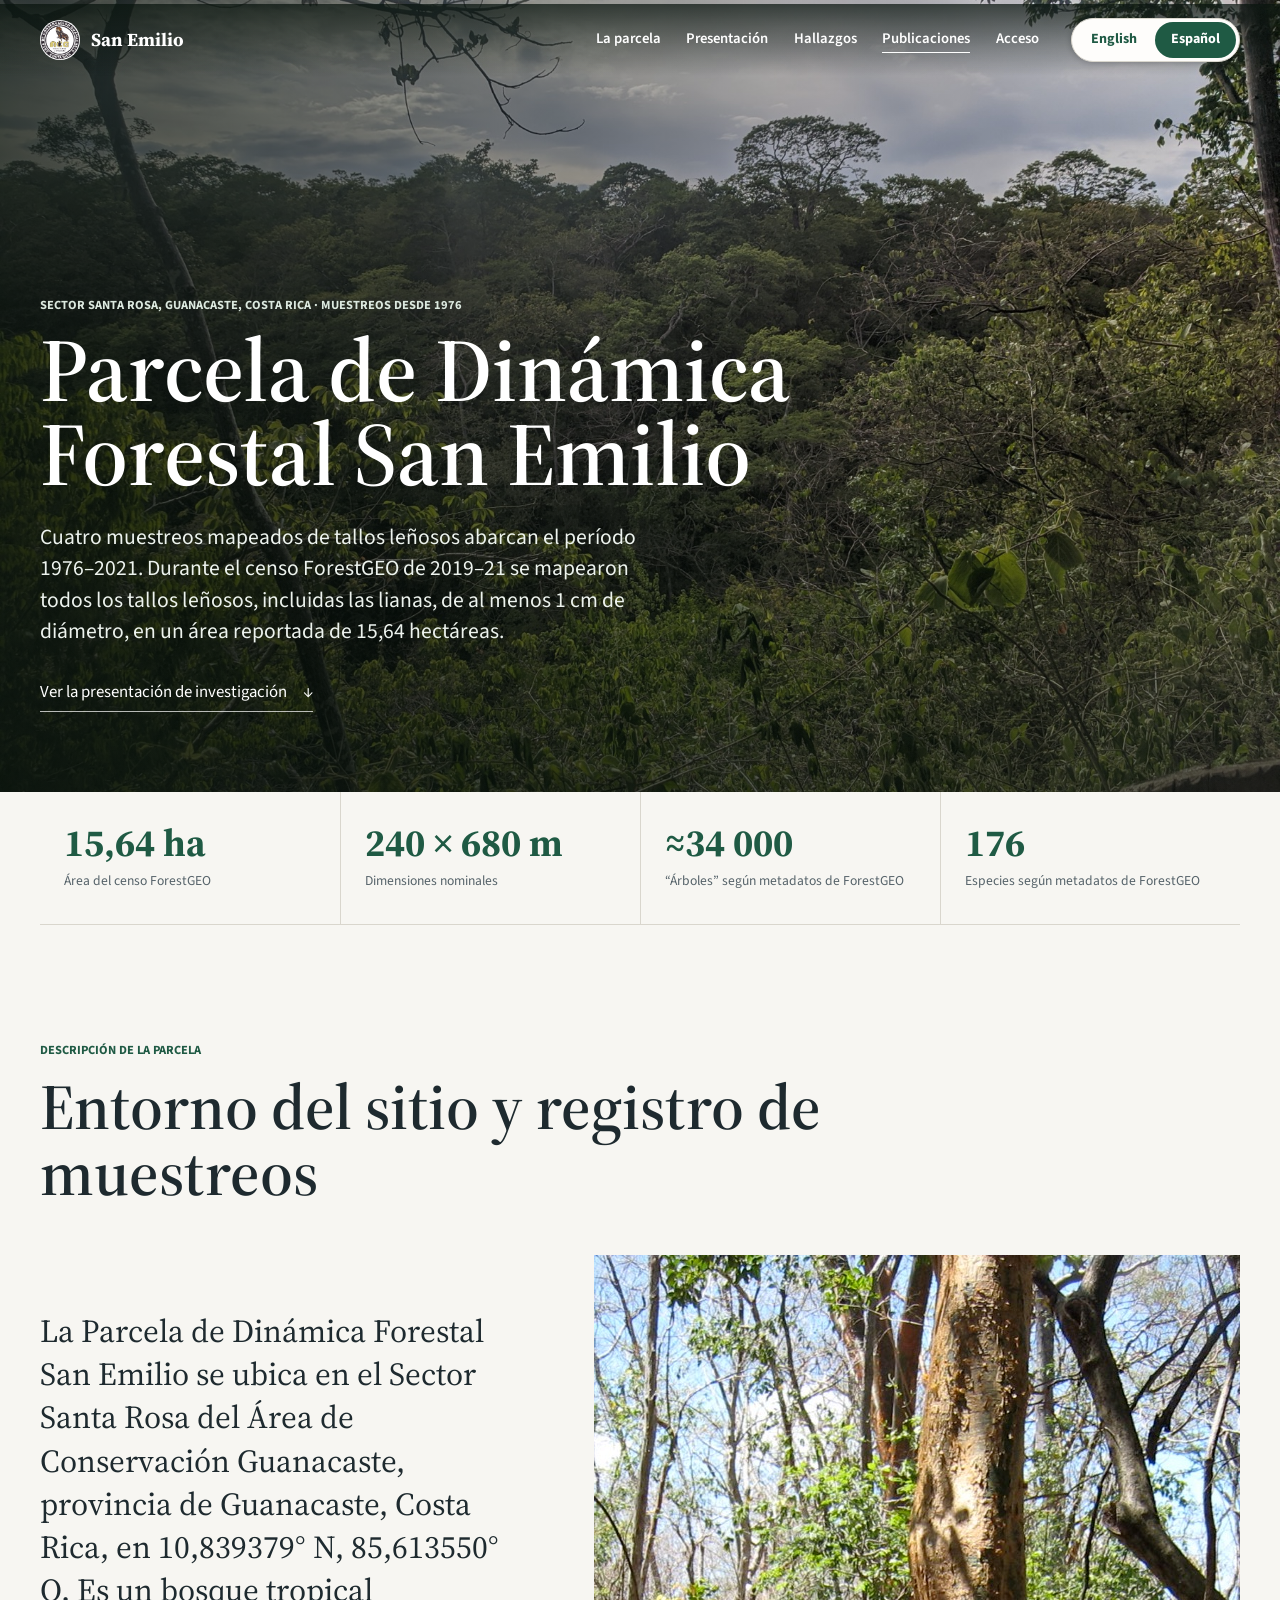
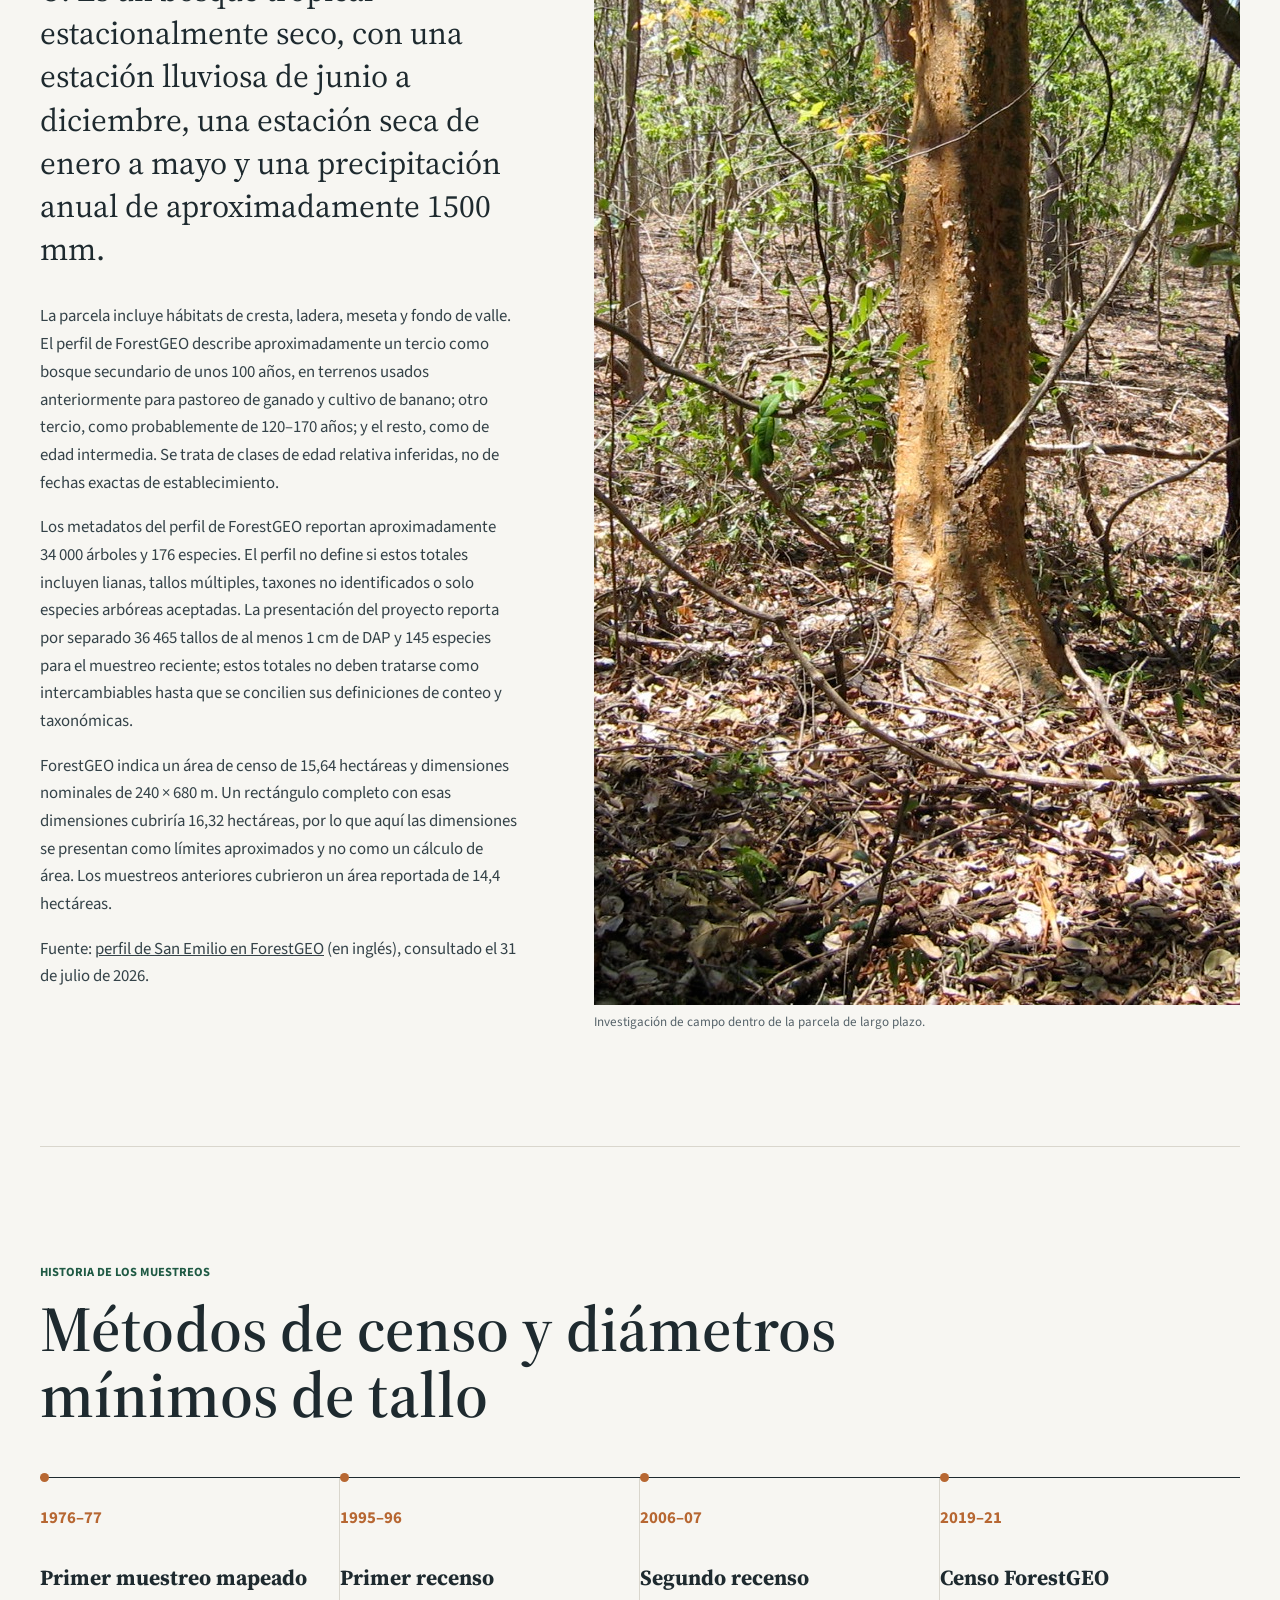
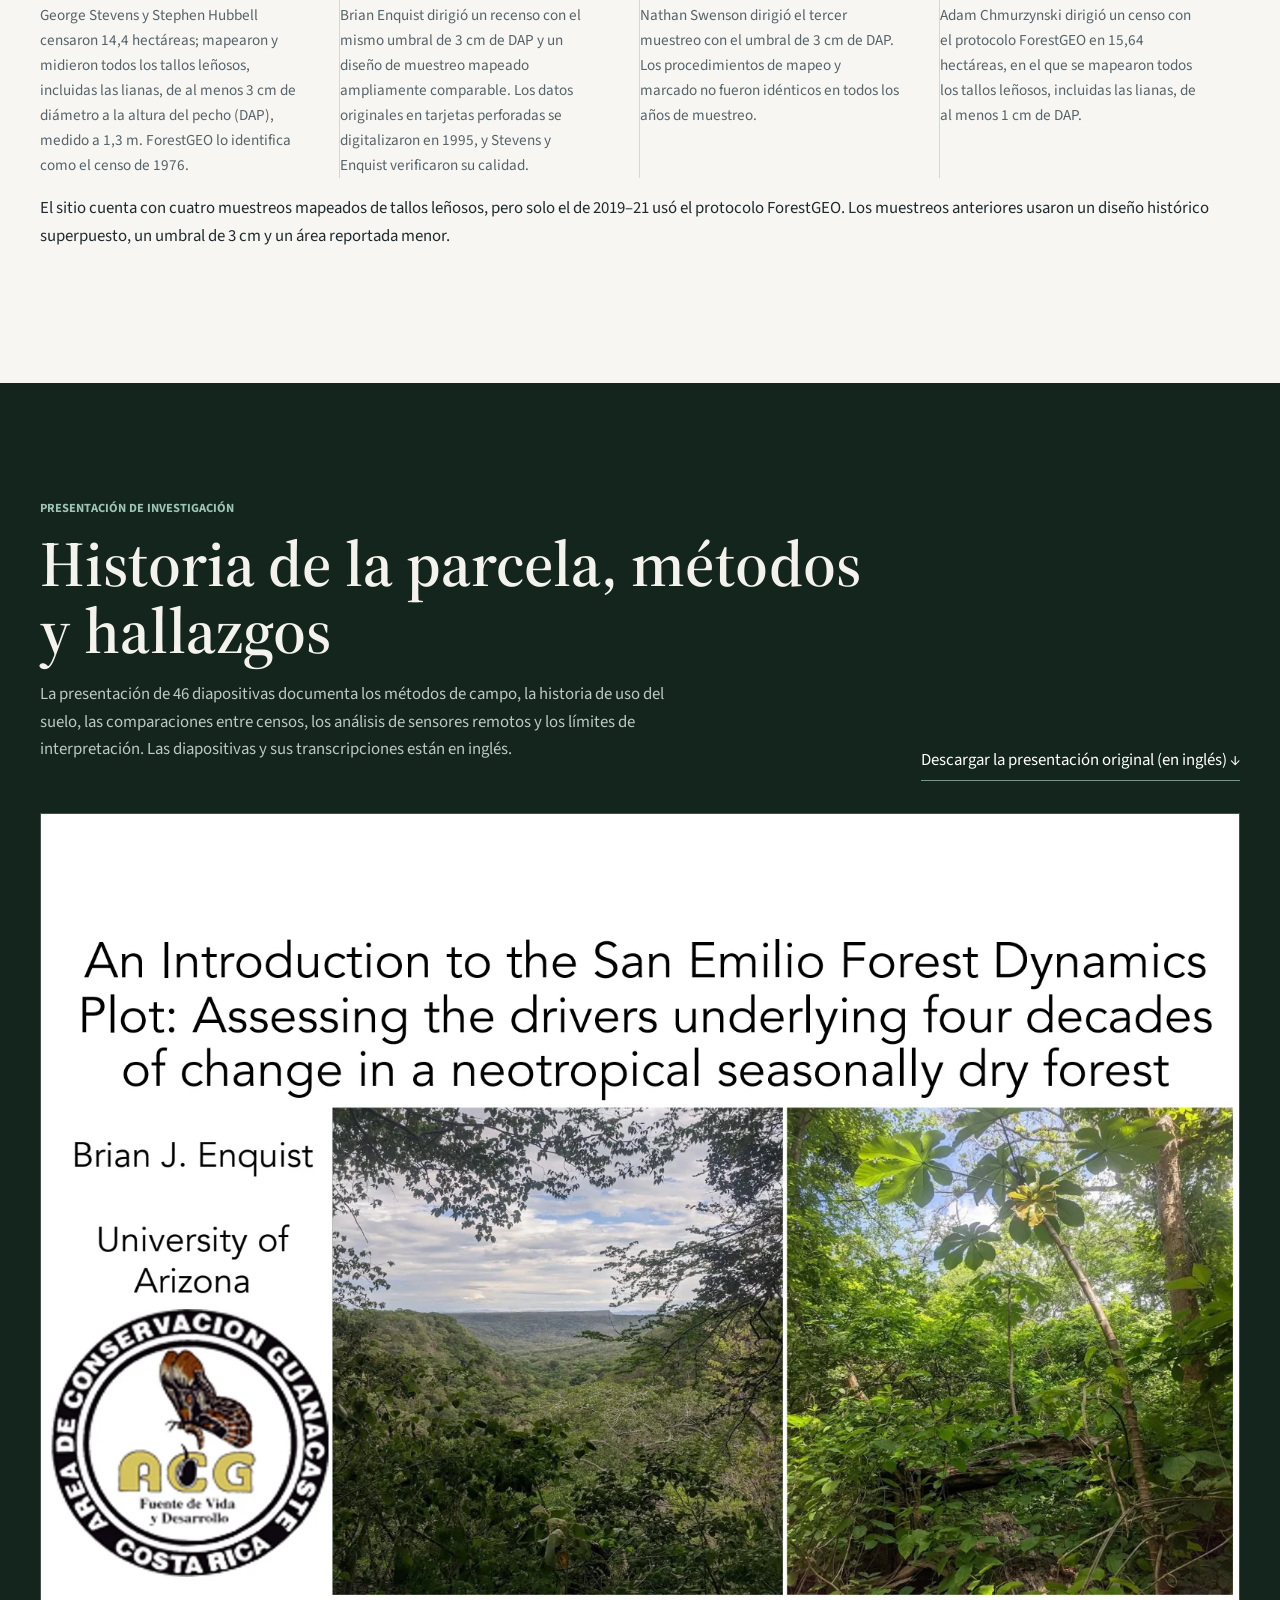
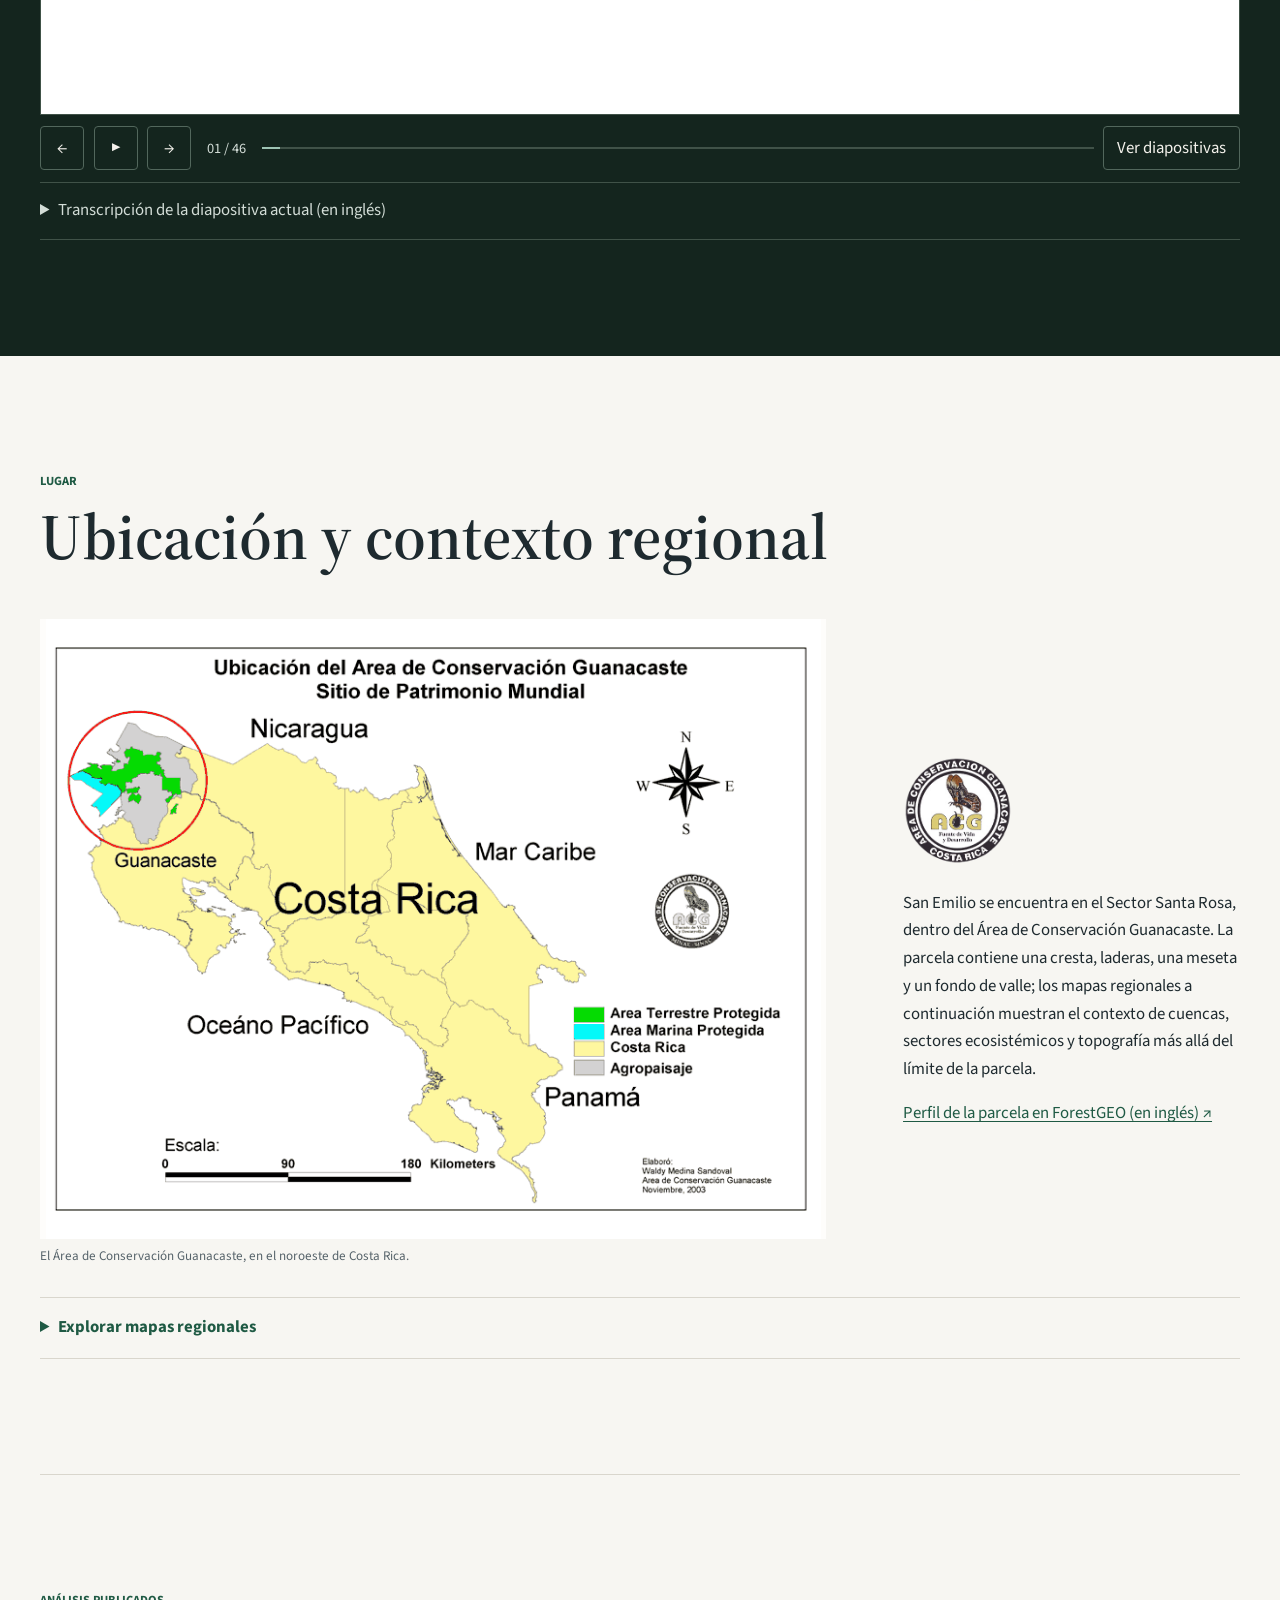
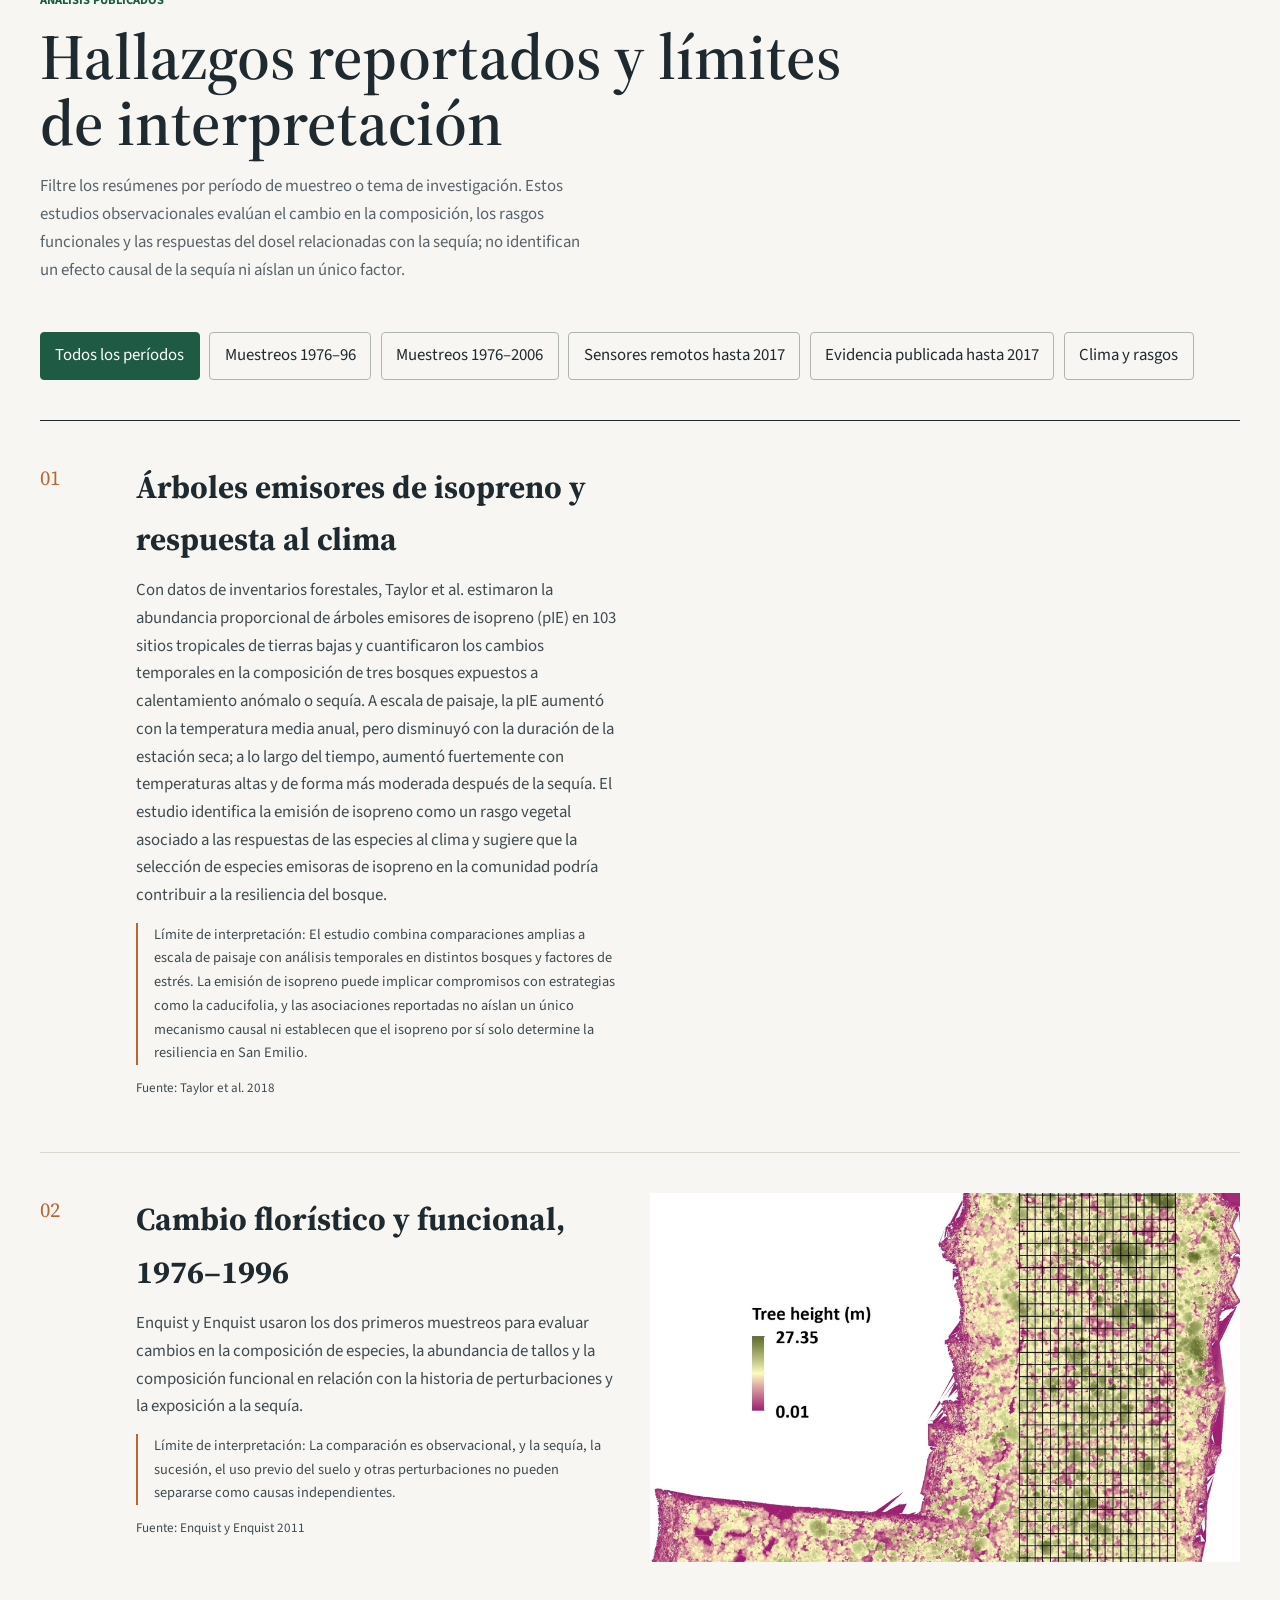
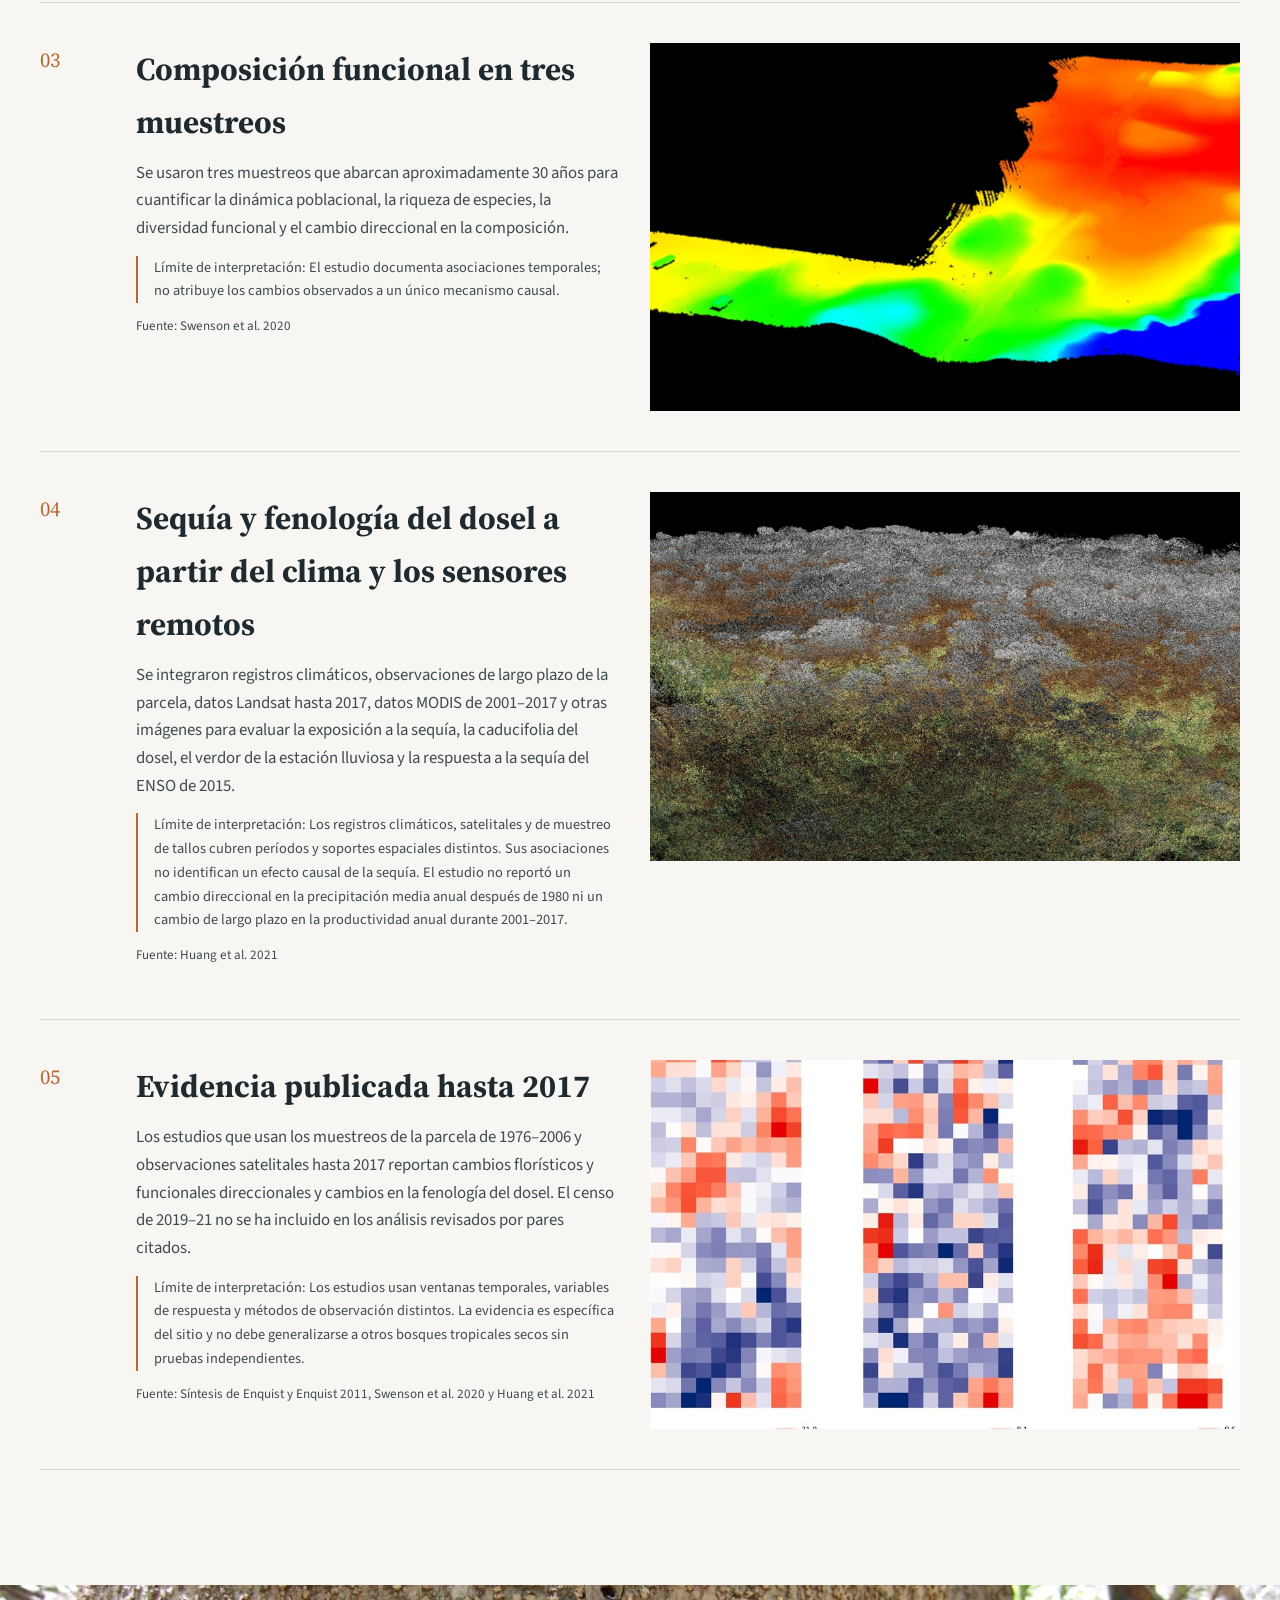
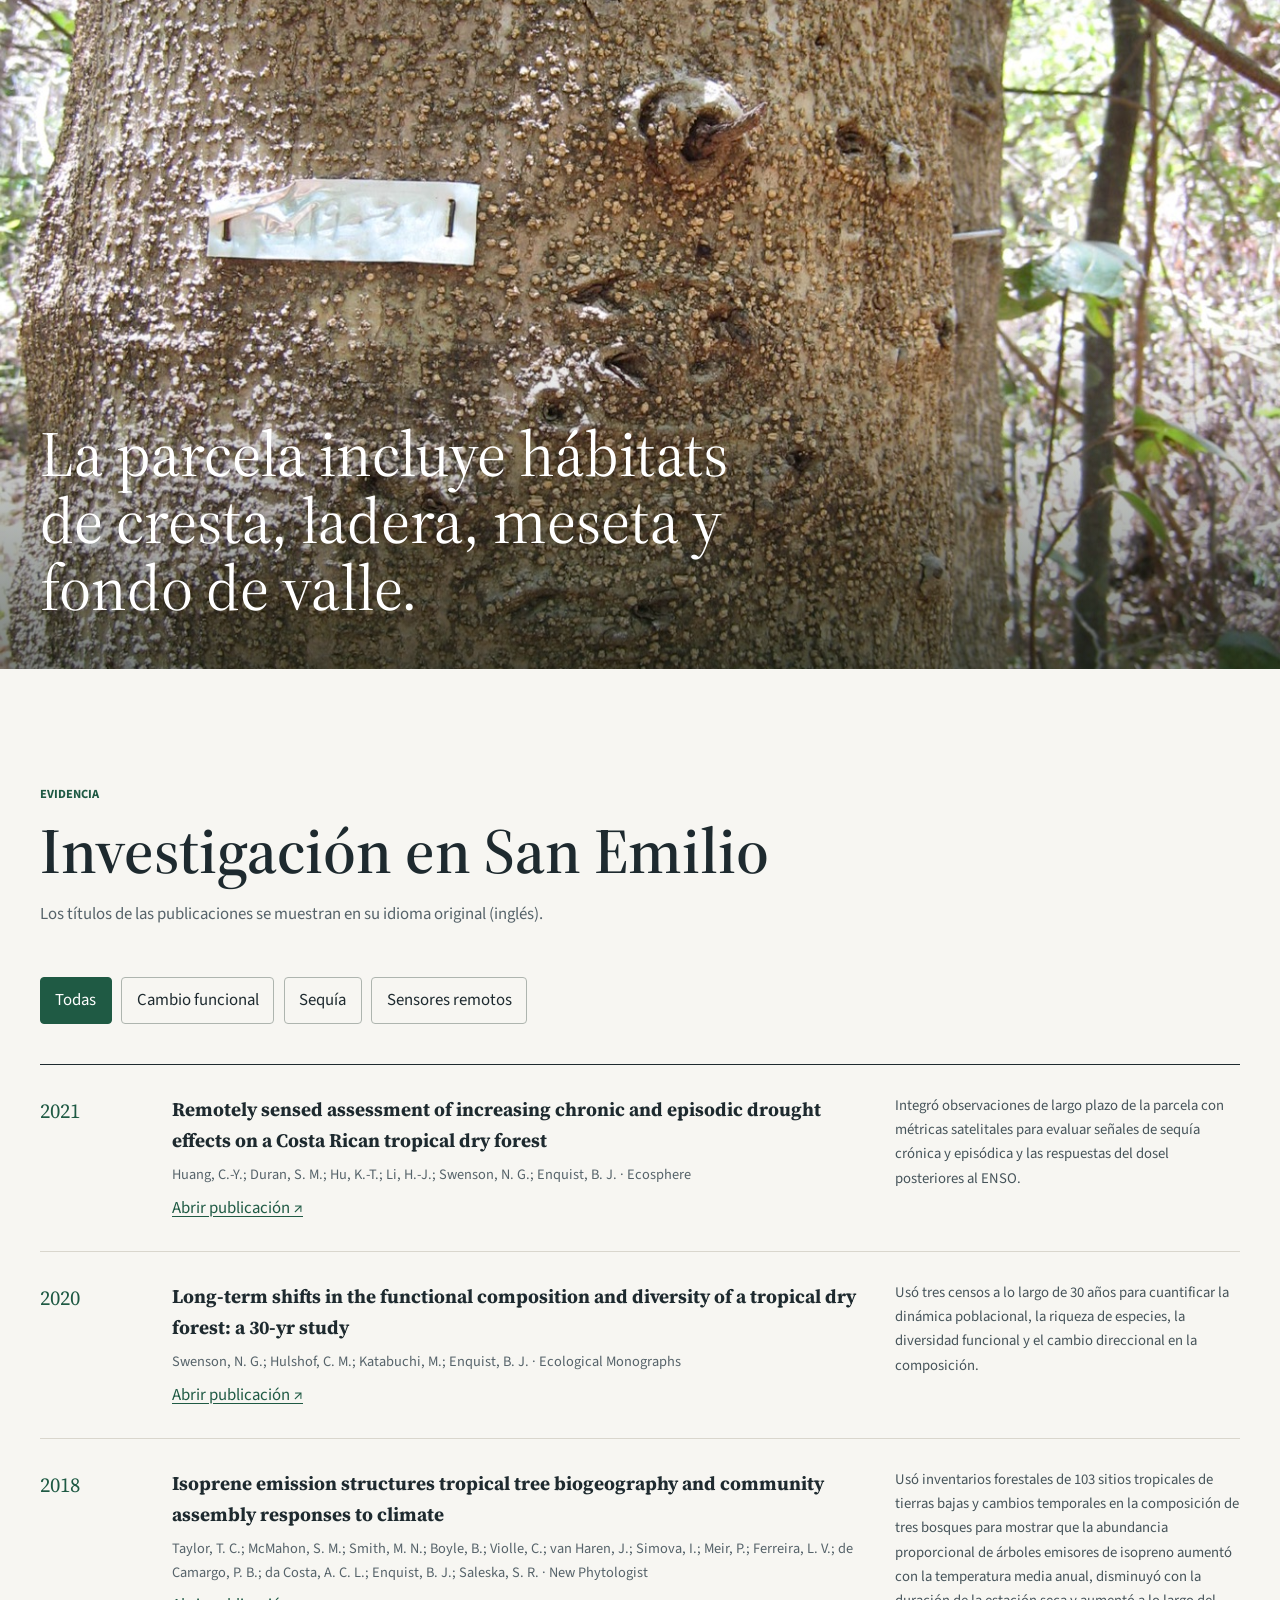
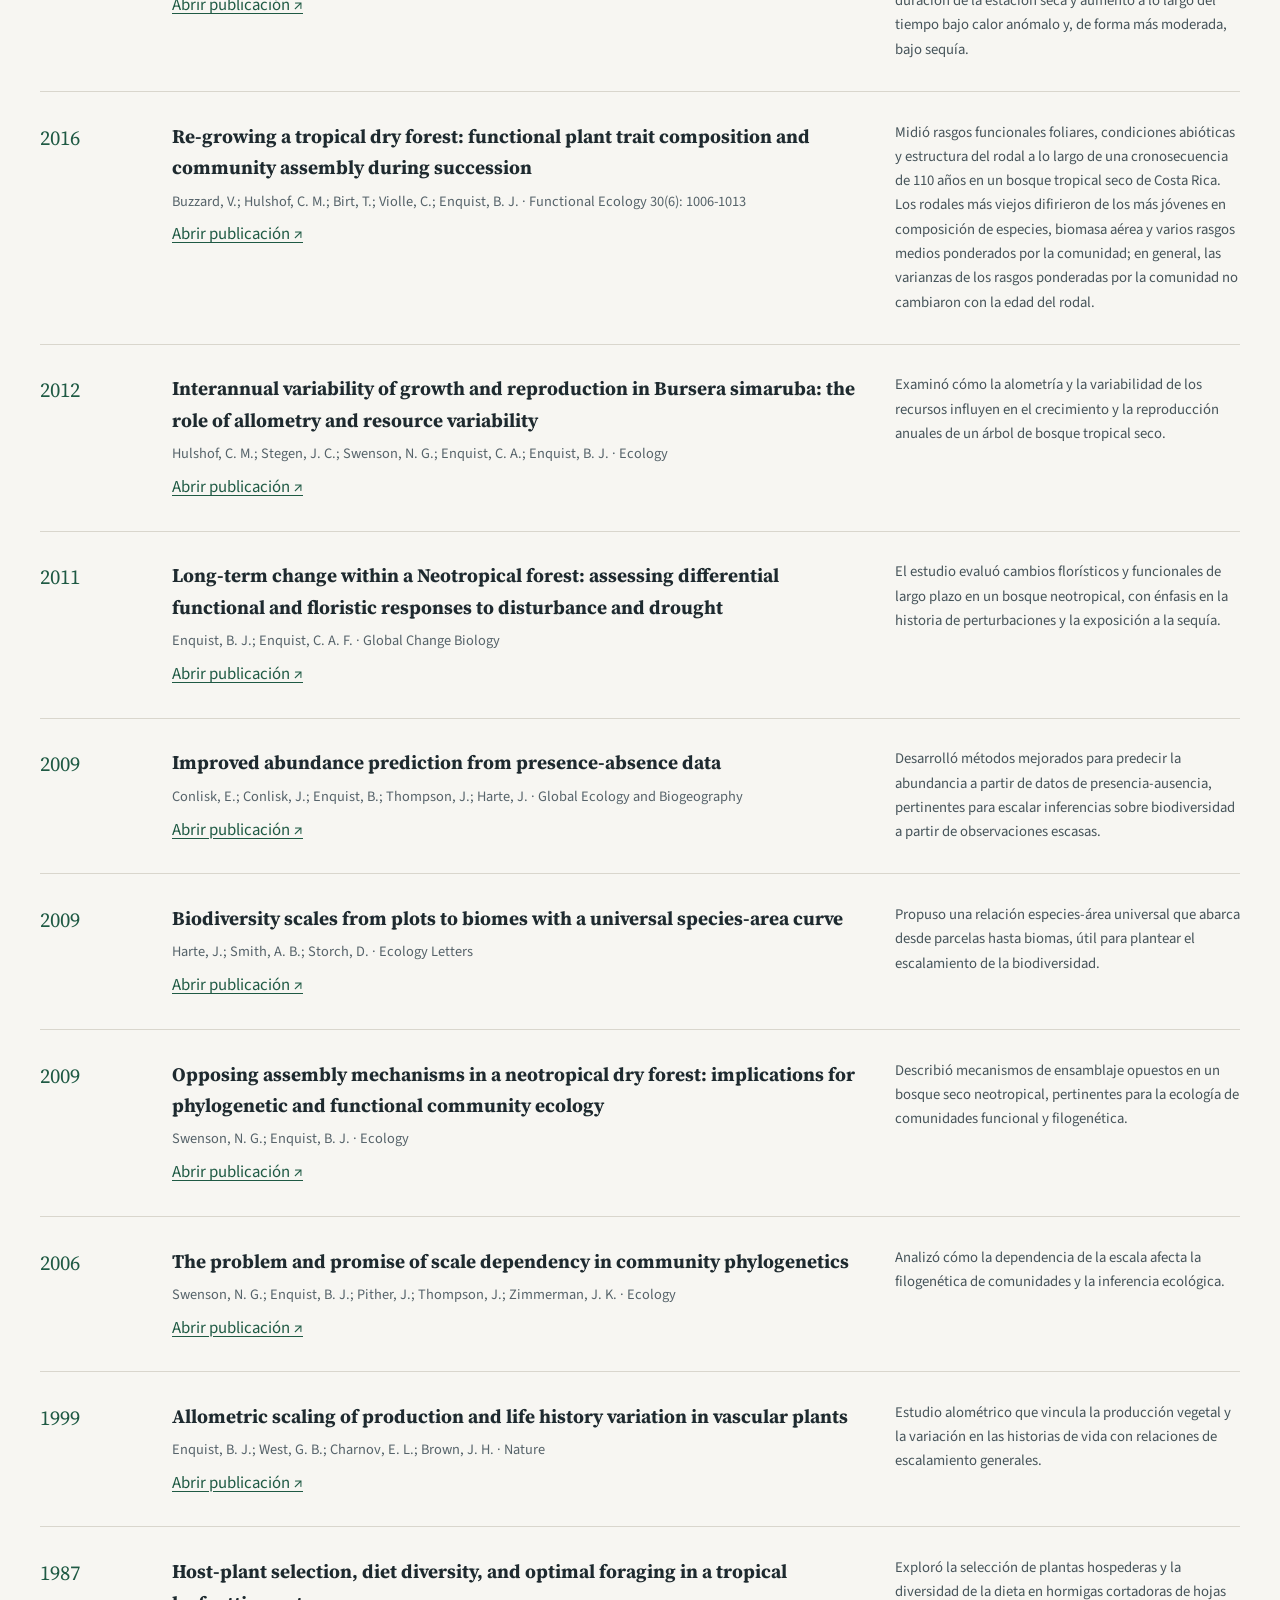
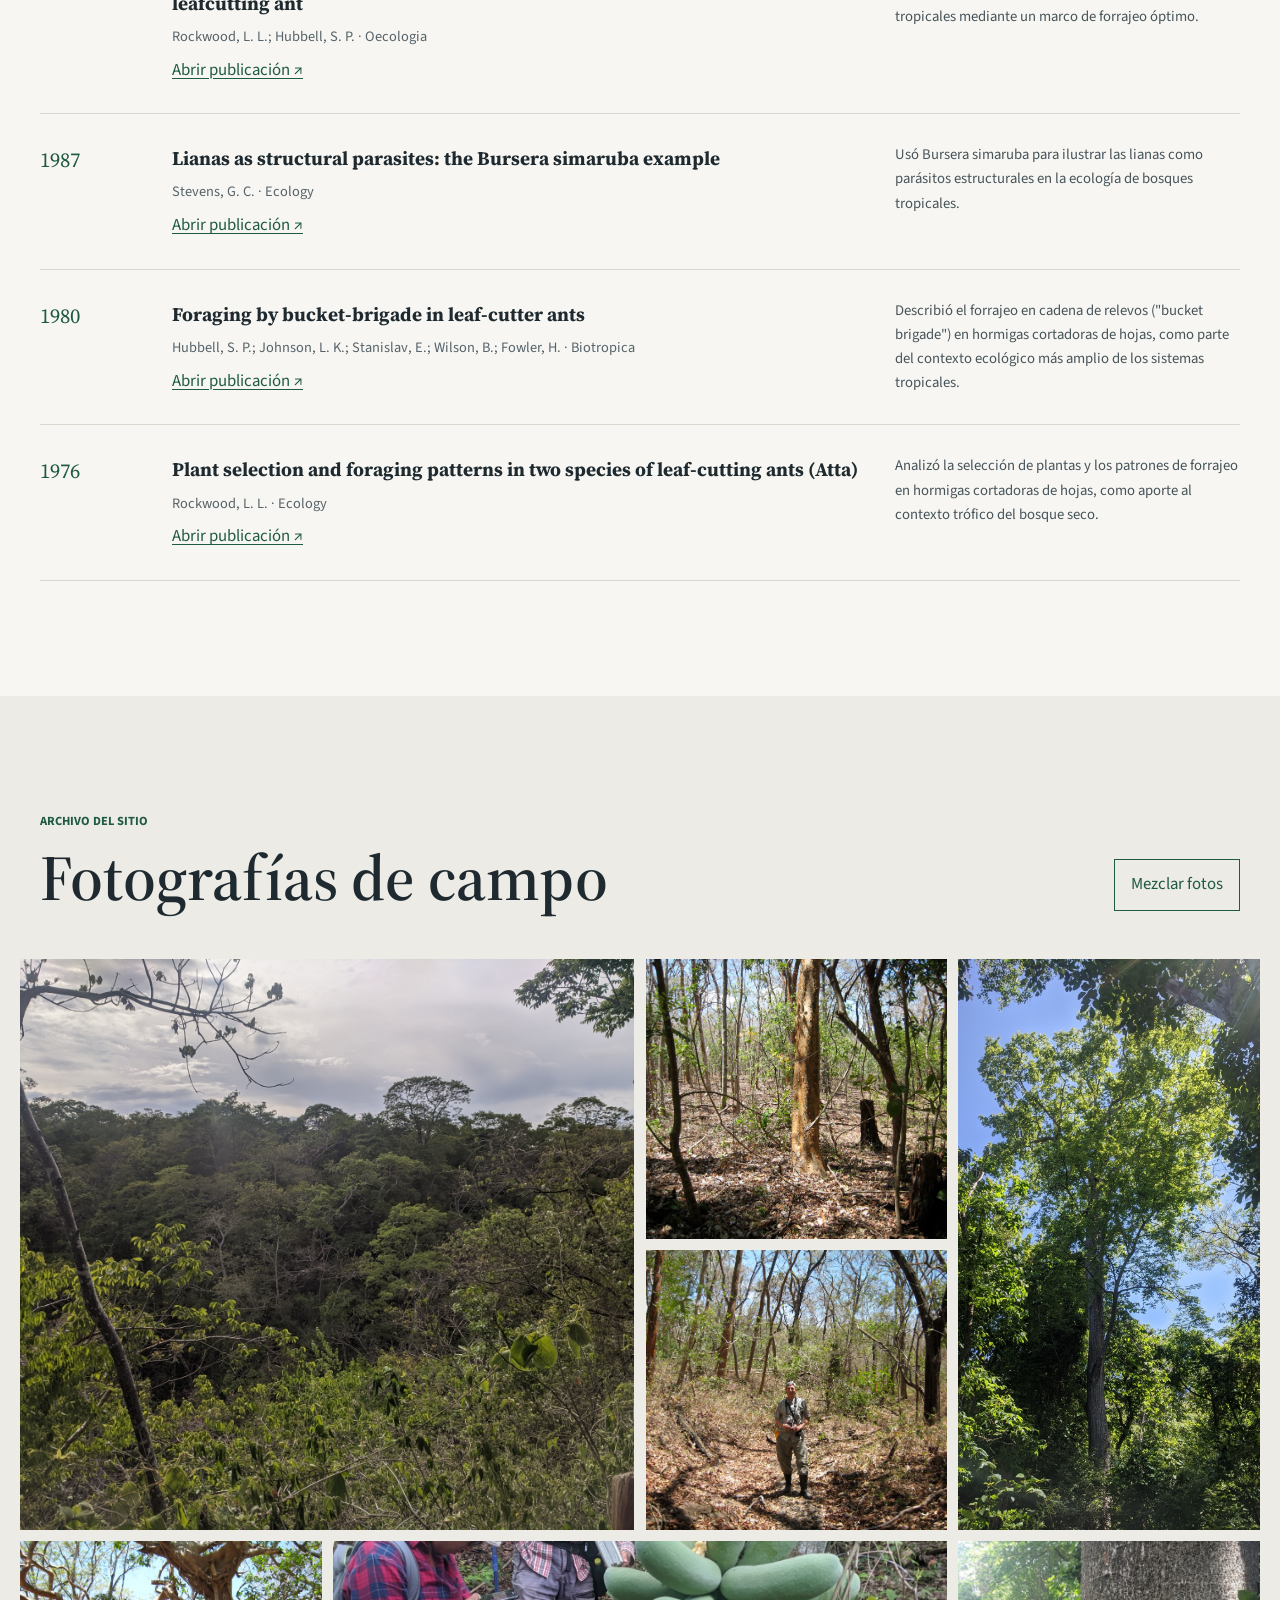
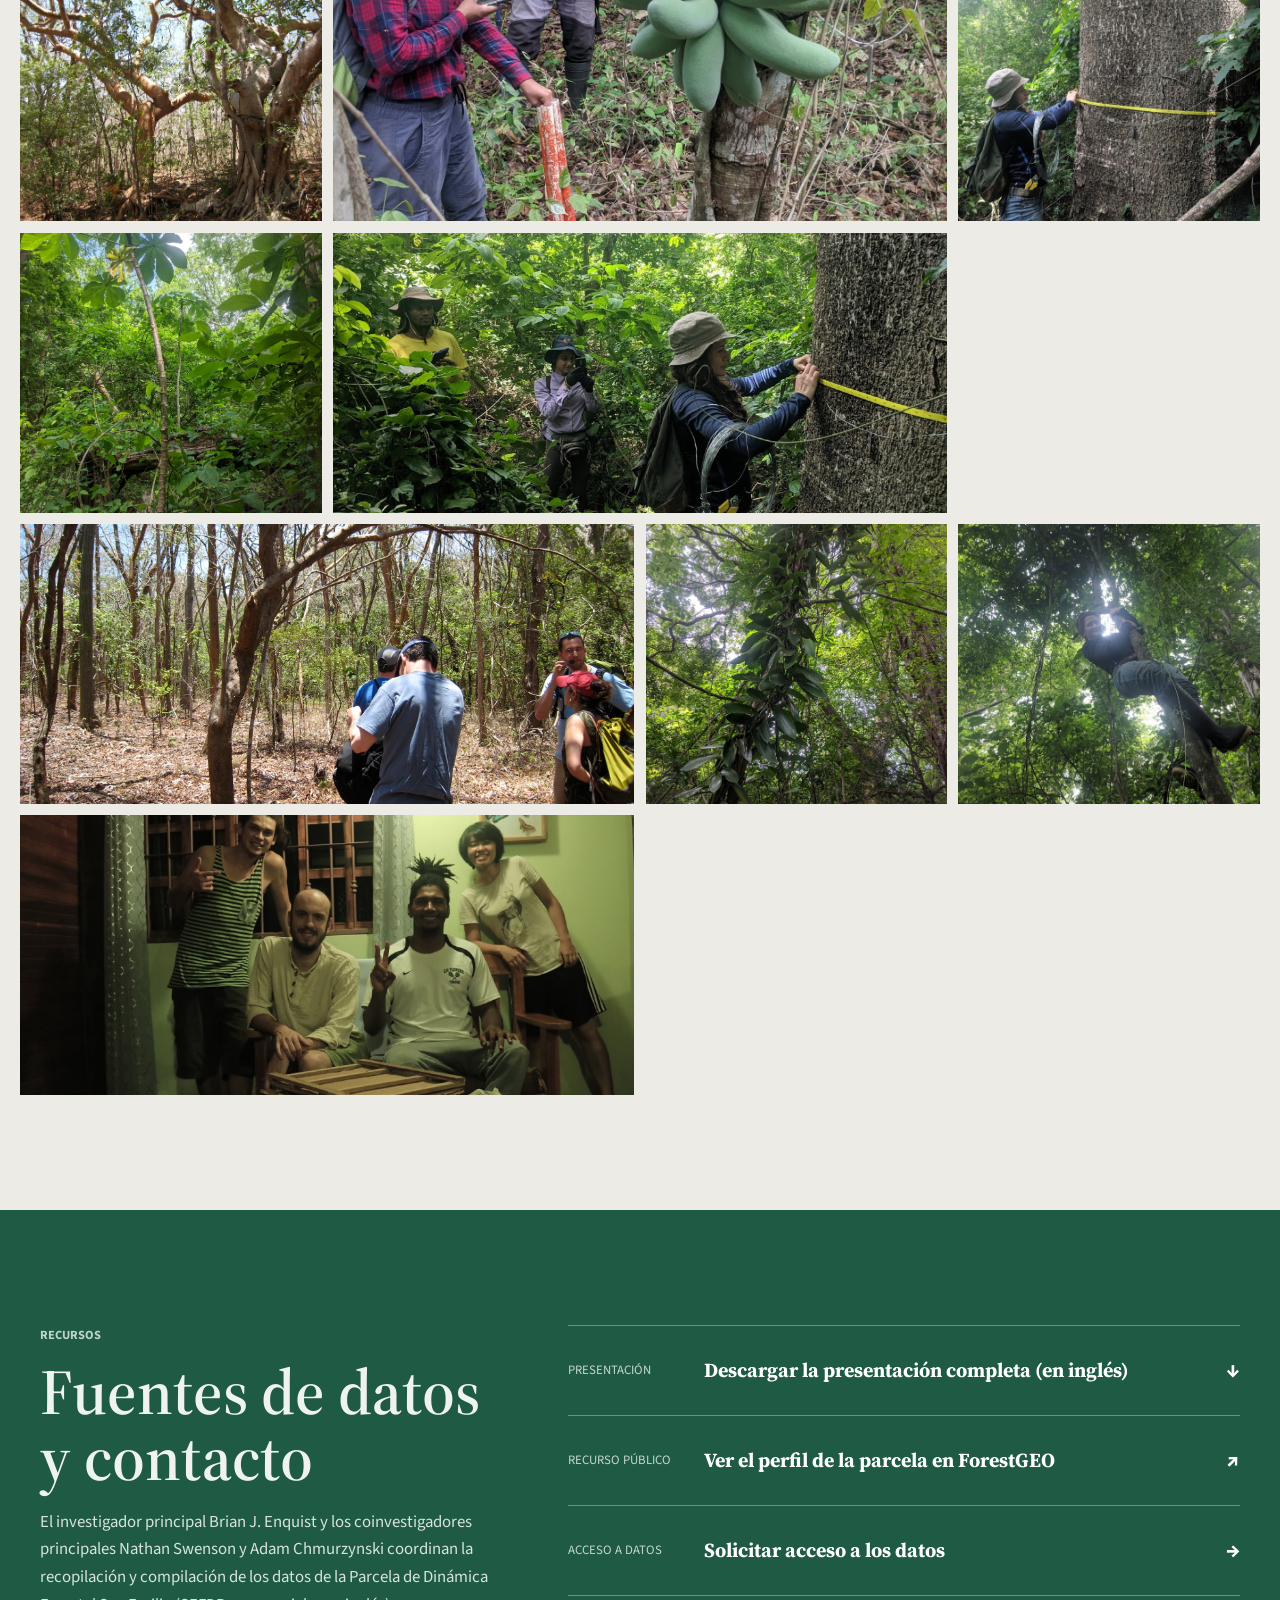
==== commit 1ed4d963: "Spanish site: English | Español tabs, Spanish paper summaries and findings Header language switch is" ====
--- a/es/index.html
+++ b/es/index.html
@@ -19,7 +19,7 @@
       rel="stylesheet"
     />
     <link rel="preload" as="image" href="../assets/img/san-emilio-archive/51329115167_1d41ec85eb_o.jpg" />
-    <link rel="stylesheet" href="../assets/css/styles.css?v=i18n-es-1" />
+    <link rel="stylesheet" href="../assets/css/styles.css?v=i18n-es-2" />
   </head>
   <body>
     <a class="skip-link" href="#main-content">Saltar al contenido principal</a>
@@ -38,8 +38,8 @@
       </nav>
       <div class="header-actions">
         <div class="lang-switch" role="group" aria-label="Idioma / Language">
-          <a href="../" hreflang="en" lang="en" title="View in English" aria-label="English">EN</a>
-          <span lang="es" aria-current="true" title="Español">ES</span>
+          <a href="../" hreflang="en" lang="en" title="View in English"><span class="lang-full">English</span><span class="lang-abbr" aria-hidden="true">EN</span></a>
+          <span lang="es" aria-current="true"><span class="lang-full">Español</span><span class="lang-abbr" aria-hidden="true">ES</span></span>
         </div>
         <button class="menu-toggle" type="button" aria-expanded="false" aria-controls="site-nav" aria-label="Abrir menú">
           <span aria-hidden="true">Menú</span>
@@ -208,7 +208,6 @@
           <p class="eyebrow">Análisis publicados</p>
           <h2 id="findings-title">Hallazgos reportados y límites de interpretación</h2>
           <p>Filtre los resúmenes por período de muestreo o tema de investigación. Estos estudios observacionales evalúan el cambio en la composición, los rasgos funcionales y las respuestas del dosel relacionadas con la sequía; no identifican un efecto causal de la sequía ni aíslan un único factor.</p>
-          <p class="source-note">Los resúmenes de hallazgos se muestran en inglés.</p>
         </div>
         <div class="filter-bar reveal" role="group" aria-label="Filtrar hallazgos por período de muestreo o tema de investigación">
           <button class="filter-btn is-active" type="button" data-period="all" aria-pressed="true">Todos los períodos</button>
@@ -230,7 +229,7 @@
         <div class="section-intro reveal">
           <p class="eyebrow">Evidencia</p>
           <h2 id="publications-title">Investigación en San Emilio</h2>
-          <p class="source-note">Los títulos y resúmenes de las publicaciones se muestran en inglés.</p>
+          <p class="source-note">Los títulos de las publicaciones se muestran en su idioma original (inglés).</p>
         </div>
         <div id="publication-filters" class="filter-bar" role="group" aria-label="Filtrar publicaciones por tema" hidden>
           <button class="pub-filter-btn is-active" type="button" data-topic="all" aria-pressed="true">Todas</button>
@@ -240,140 +239,140 @@
         </div>
         <div id="publications-list" class="publication-list" role="list" aria-live="polite">
           <!-- BEGIN GENERATED PUBLICATIONS: scripts/render-publications.js -->
-          <article class="pub-item" role="listitem" data-publication-id="huang-etal-2021-ecosphere" data-topic-tags="drought remote-sensing" lang="en">
+          <article class="pub-item" role="listitem" data-publication-id="huang-etal-2021-ecosphere" data-topic-tags="drought remote-sensing">
             <div class="pub-year">2021</div>
             <div class="pub-details">
-              <h3>Remotely sensed assessment of increasing chronic and episodic drought effects on a Costa Rican tropical dry forest</h3>
-              <p>Huang, C.-Y.; Duran, S. M.; Hu, K.-T.; Li, H.-J.; Swenson, N. G.; Enquist, B. J. · Ecosphere</p>
-              <a class="pub-link" href="https://doi.org/10.1002/ecs2.3824" target="_blank" rel="noopener noreferrer" lang="es">Abrir publicación ↗</a>
-            </div>
-            <div class="pub-summary">Integrated long-term plot observations with satellite metrics to evaluate chronic and episodic drought signals and post-ENSO canopy responses.</div>
-          </article>
-          <article class="pub-item" role="listitem" data-publication-id="swenson-etal-2020-ecological-monographs" data-topic-tags="functional-change" lang="en">
+              <h3 lang="en">Remotely sensed assessment of increasing chronic and episodic drought effects on a Costa Rican tropical dry forest</h3>
+              <p lang="en">Huang, C.-Y.; Duran, S. M.; Hu, K.-T.; Li, H.-J.; Swenson, N. G.; Enquist, B. J. · Ecosphere</p>
+              <a class="pub-link" href="https://doi.org/10.1002/ecs2.3824" target="_blank" rel="noopener noreferrer">Abrir publicación ↗</a>
+            </div>
+            <div class="pub-summary">Integró observaciones de largo plazo de la parcela con métricas satelitales para evaluar señales de sequía crónica y episódica y las respuestas del dosel posteriores al ENSO.</div>
+          </article>
+          <article class="pub-item" role="listitem" data-publication-id="swenson-etal-2020-ecological-monographs" data-topic-tags="functional-change">
             <div class="pub-year">2020</div>
             <div class="pub-details">
-              <h3>Long-term shifts in the functional composition and diversity of a tropical dry forest: a 30-yr study</h3>
-              <p>Swenson, N. G.; Hulshof, C. M.; Katabuchi, M.; Enquist, B. J. · Ecological Monographs</p>
-              <a class="pub-link" href="https://doi.org/10.1002/ecm.1408" target="_blank" rel="noopener noreferrer" lang="es">Abrir publicación ↗</a>
-            </div>
-            <div class="pub-summary">Used three censuses across 30 years to quantify population dynamics, species richness, functional diversity, and directional composition change.</div>
-          </article>
-          <article class="pub-item" role="listitem" data-publication-id="taylor-etal-2018-isoprene" data-topic-tags="functional-change climate-response community-ecology" lang="en">
+              <h3 lang="en">Long-term shifts in the functional composition and diversity of a tropical dry forest: a 30-yr study</h3>
+              <p lang="en">Swenson, N. G.; Hulshof, C. M.; Katabuchi, M.; Enquist, B. J. · Ecological Monographs</p>
+              <a class="pub-link" href="https://doi.org/10.1002/ecm.1408" target="_blank" rel="noopener noreferrer">Abrir publicación ↗</a>
+            </div>
+            <div class="pub-summary">Usó tres censos a lo largo de 30 años para cuantificar la dinámica poblacional, la riqueza de especies, la diversidad funcional y el cambio direccional en la composición.</div>
+          </article>
+          <article class="pub-item" role="listitem" data-publication-id="taylor-etal-2018-isoprene" data-topic-tags="functional-change climate-response community-ecology">
             <div class="pub-year">2018</div>
             <div class="pub-details">
-              <h3>Isoprene emission structures tropical tree biogeography and community assembly responses to climate</h3>
-              <p>Taylor, T. C.; McMahon, S. M.; Smith, M. N.; Boyle, B.; Violle, C.; van Haren, J.; Simova, I.; Meir, P.; Ferreira, L. V.; de Camargo, P. B.; da Costa, A. C. L.; Enquist, B. J.; Saleska, S. R. · New Phytologist</p>
-              <a class="pub-link" href="https://doi.org/10.1111/nph.15304" target="_blank" rel="noopener noreferrer" lang="es">Abrir publicación ↗</a>
-            </div>
-            <div class="pub-summary">Used forest inventories from 103 lowland tropical sites and temporal composition shifts in three forests to show that the proportional abundance of isoprene-emitting trees increased with mean annual temperature, decreased with dry-season length, and increased through time under anomalous heat and, more moderately, drought.</div>
-          </article>
-          <article class="pub-item" role="listitem" data-publication-id="buzzard-etal-2016-functional-ecology" data-topic-tags="functional-change" lang="en">
+              <h3 lang="en">Isoprene emission structures tropical tree biogeography and community assembly responses to climate</h3>
+              <p lang="en">Taylor, T. C.; McMahon, S. M.; Smith, M. N.; Boyle, B.; Violle, C.; van Haren, J.; Simova, I.; Meir, P.; Ferreira, L. V.; de Camargo, P. B.; da Costa, A. C. L.; Enquist, B. J.; Saleska, S. R. · New Phytologist</p>
+              <a class="pub-link" href="https://doi.org/10.1111/nph.15304" target="_blank" rel="noopener noreferrer">Abrir publicación ↗</a>
+            </div>
+            <div class="pub-summary">Usó inventarios forestales de 103 sitios tropicales de tierras bajas y cambios temporales en la composición de tres bosques para mostrar que la abundancia proporcional de árboles emisores de isopreno aumentó con la temperatura media anual, disminuyó con la duración de la estación seca y aumentó a lo largo del tiempo bajo calor anómalo y, de forma más moderada, bajo sequía.</div>
+          </article>
+          <article class="pub-item" role="listitem" data-publication-id="buzzard-etal-2016-functional-ecology" data-topic-tags="functional-change">
             <div class="pub-year">2016</div>
             <div class="pub-details">
-              <h3>Re-growing a tropical dry forest: functional plant trait composition and community assembly during succession</h3>
-              <p>Buzzard, V.; Hulshof, C. M.; Birt, T.; Violle, C.; Enquist, B. J. · Functional Ecology 30(6): 1006-1013</p>
-              <a class="pub-link" href="https://doi.org/10.1111/1365-2435.12579" target="_blank" rel="noopener noreferrer" lang="es">Abrir publicación ↗</a>
-            </div>
-            <div class="pub-summary">Measured leaf functional traits, abiotic conditions, and stand structure across a 110-year chronosequence in a Costa Rican tropical dry forest. Older stands differed from younger stands in species composition, above-ground biomass, and several community-weighted mean traits; community-weighted trait variances did not generally change with stand age.</div>
-          </article>
-          <article class="pub-item" role="listitem" data-publication-id="hulshof-etal-2012-bursera" data-topic-tags="allometry drought functional-change" lang="en">
+              <h3 lang="en">Re-growing a tropical dry forest: functional plant trait composition and community assembly during succession</h3>
+              <p lang="en">Buzzard, V.; Hulshof, C. M.; Birt, T.; Violle, C.; Enquist, B. J. · Functional Ecology 30(6): 1006-1013</p>
+              <a class="pub-link" href="https://doi.org/10.1111/1365-2435.12579" target="_blank" rel="noopener noreferrer">Abrir publicación ↗</a>
+            </div>
+            <div class="pub-summary">Midió rasgos funcionales foliares, condiciones abióticas y estructura del rodal a lo largo de una cronosecuencia de 110 años en un bosque tropical seco de Costa Rica. Los rodales más viejos difirieron de los más jóvenes en composición de especies, biomasa aérea y varios rasgos medios ponderados por la comunidad; en general, las varianzas de los rasgos ponderadas por la comunidad no cambiaron con la edad del rodal.</div>
+          </article>
+          <article class="pub-item" role="listitem" data-publication-id="hulshof-etal-2012-bursera" data-topic-tags="allometry drought functional-change">
             <div class="pub-year">2012</div>
             <div class="pub-details">
-              <h3>Interannual variability of growth and reproduction in Bursera simaruba: the role of allometry and resource variability</h3>
-              <p>Hulshof, C. M.; Stegen, J. C.; Swenson, N. G.; Enquist, C. A.; Enquist, B. J. · Ecology</p>
-              <a class="pub-link" href="https://doi.org/10.1890/11-0740.1" target="_blank" rel="noopener noreferrer" lang="es">Abrir publicación ↗</a>
-            </div>
-            <div class="pub-summary">Examined how allometry and resource variability shape annual growth and reproduction in a tropical dry-forest tree.</div>
-          </article>
-          <article class="pub-item" role="listitem" data-publication-id="enquist-enquist-2011-gcb" data-topic-tags="functional-change drought" lang="en">
+              <h3 lang="en">Interannual variability of growth and reproduction in Bursera simaruba: the role of allometry and resource variability</h3>
+              <p lang="en">Hulshof, C. M.; Stegen, J. C.; Swenson, N. G.; Enquist, C. A.; Enquist, B. J. · Ecology</p>
+              <a class="pub-link" href="https://doi.org/10.1890/11-0740.1" target="_blank" rel="noopener noreferrer">Abrir publicación ↗</a>
+            </div>
+            <div class="pub-summary">Examinó cómo la alometría y la variabilidad de los recursos influyen en el crecimiento y la reproducción anuales de un árbol de bosque tropical seco.</div>
+          </article>
+          <article class="pub-item" role="listitem" data-publication-id="enquist-enquist-2011-gcb" data-topic-tags="functional-change drought">
             <div class="pub-year">2011</div>
             <div class="pub-details">
-              <h3>Long-term change within a Neotropical forest: assessing differential functional and floristic responses to disturbance and drought</h3>
-              <p>Enquist, B. J.; Enquist, C. A. F. · Global Change Biology</p>
-              <a class="pub-link" href="https://doi.org/10.1111/j.1365-2486.2010.02326.x" target="_blank" rel="noopener noreferrer" lang="es">Abrir publicación ↗</a>
-            </div>
-            <div class="pub-summary">The study evaluated long-term floristic and functional shifts in a Neotropical forest, with emphasis on disturbance history and drought exposure.</div>
-          </article>
-          <article class="pub-item" role="listitem" data-publication-id="conlisk-etal-2009-geob" data-topic-tags="species-distribution community-ecology" lang="en">
+              <h3 lang="en">Long-term change within a Neotropical forest: assessing differential functional and floristic responses to disturbance and drought</h3>
+              <p lang="en">Enquist, B. J.; Enquist, C. A. F. · Global Change Biology</p>
+              <a class="pub-link" href="https://doi.org/10.1111/j.1365-2486.2010.02326.x" target="_blank" rel="noopener noreferrer">Abrir publicación ↗</a>
+            </div>
+            <div class="pub-summary">El estudio evaluó cambios florísticos y funcionales de largo plazo en un bosque neotropical, con énfasis en la historia de perturbaciones y la exposición a la sequía.</div>
+          </article>
+          <article class="pub-item" role="listitem" data-publication-id="conlisk-etal-2009-geob" data-topic-tags="species-distribution community-ecology">
             <div class="pub-year">2009</div>
             <div class="pub-details">
-              <h3>Improved abundance prediction from presence-absence data</h3>
-              <p>Conlisk, E.; Conlisk, J.; Enquist, B.; Thompson, J.; Harte, J. · Global Ecology and Biogeography</p>
-              <a class="pub-link" href="https://doi.org/10.1111/j.1466-8238.2008.00427.x" target="_blank" rel="noopener noreferrer" lang="es">Abrir publicación ↗</a>
-            </div>
-            <div class="pub-summary">Developed improved abundance prediction methods from presence-absence data, relevant to scaling biodiversity inference from sparse observations.</div>
-          </article>
-          <article class="pub-item" role="listitem" data-publication-id="harte-etal-2009-ecol-letters" data-topic-tags="species-area ecological-scaling" lang="en">
+              <h3 lang="en">Improved abundance prediction from presence-absence data</h3>
+              <p lang="en">Conlisk, E.; Conlisk, J.; Enquist, B.; Thompson, J.; Harte, J. · Global Ecology and Biogeography</p>
+              <a class="pub-link" href="https://doi.org/10.1111/j.1466-8238.2008.00427.x" target="_blank" rel="noopener noreferrer">Abrir publicación ↗</a>
+            </div>
+            <div class="pub-summary">Desarrolló métodos mejorados para predecir la abundancia a partir de datos de presencia-ausencia, pertinentes para escalar inferencias sobre biodiversidad a partir de observaciones escasas.</div>
+          </article>
+          <article class="pub-item" role="listitem" data-publication-id="harte-etal-2009-ecol-letters" data-topic-tags="species-area ecological-scaling">
             <div class="pub-year">2009</div>
             <div class="pub-details">
-              <h3>Biodiversity scales from plots to biomes with a universal species-area curve</h3>
-              <p>Harte, J.; Smith, A. B.; Storch, D. · Ecology Letters</p>
-              <a class="pub-link" href="https://doi.org/10.1111/j.1461-0248.2009.01328.x" target="_blank" rel="noopener noreferrer" lang="es">Abrir publicación ↗</a>
-            </div>
-            <div class="pub-summary">Proposed a universal species-area relationship spanning plots to biomes, useful for framing biodiversity scaling.</div>
-          </article>
-          <article class="pub-item" role="listitem" data-publication-id="swenson-enquist-2009-assembly" data-topic-tags="community-ecology functional-change" lang="en">
+              <h3 lang="en">Biodiversity scales from plots to biomes with a universal species-area curve</h3>
+              <p lang="en">Harte, J.; Smith, A. B.; Storch, D. · Ecology Letters</p>
+              <a class="pub-link" href="https://doi.org/10.1111/j.1461-0248.2009.01328.x" target="_blank" rel="noopener noreferrer">Abrir publicación ↗</a>
+            </div>
+            <div class="pub-summary">Propuso una relación especies-área universal que abarca desde parcelas hasta biomas, útil para plantear el escalamiento de la biodiversidad.</div>
+          </article>
+          <article class="pub-item" role="listitem" data-publication-id="swenson-enquist-2009-assembly" data-topic-tags="community-ecology functional-change">
             <div class="pub-year">2009</div>
             <div class="pub-details">
-              <h3>Opposing assembly mechanisms in a neotropical dry forest: implications for phylogenetic and functional community ecology</h3>
-              <p>Swenson, N. G.; Enquist, B. J. · Ecology</p>
-              <a class="pub-link" href="https://doi.org/10.1890/08-1025.1" target="_blank" rel="noopener noreferrer" lang="es">Abrir publicación ↗</a>
-            </div>
-            <div class="pub-summary">Described opposing assembly mechanisms in a neotropical dry forest, relevant to functional and phylogenetic community ecology.</div>
-          </article>
-          <article class="pub-item" role="listitem" data-publication-id="swenson-etal-2006-scale-dependency" data-topic-tags="community-ecology phylogenetics" lang="en">
+              <h3 lang="en">Opposing assembly mechanisms in a neotropical dry forest: implications for phylogenetic and functional community ecology</h3>
+              <p lang="en">Swenson, N. G.; Enquist, B. J. · Ecology</p>
+              <a class="pub-link" href="https://doi.org/10.1890/08-1025.1" target="_blank" rel="noopener noreferrer">Abrir publicación ↗</a>
+            </div>
+            <div class="pub-summary">Describió mecanismos de ensamblaje opuestos en un bosque seco neotropical, pertinentes para la ecología de comunidades funcional y filogenética.</div>
+          </article>
+          <article class="pub-item" role="listitem" data-publication-id="swenson-etal-2006-scale-dependency" data-topic-tags="community-ecology phylogenetics">
             <div class="pub-year">2006</div>
             <div class="pub-details">
-              <h3>The problem and promise of scale dependency in community phylogenetics</h3>
-              <p>Swenson, N. G.; Enquist, B. J.; Pither, J.; Thompson, J.; Zimmerman, J. K. · Ecology</p>
-              <a class="pub-link" href="https://doi.org/10.1890/0012-9658(2006)87[2418:TPAPOS]2.0.CO;2" target="_blank" rel="noopener noreferrer" lang="es">Abrir publicación ↗</a>
-            </div>
-            <div class="pub-summary">Discussed how scale dependence affects community phylogenetics and ecological inference.</div>
-          </article>
-          <article class="pub-item" role="listitem" data-publication-id="enquist-etal-1999-nature" data-topic-tags="allometry ecological-scaling" lang="en">
+              <h3 lang="en">The problem and promise of scale dependency in community phylogenetics</h3>
+              <p lang="en">Swenson, N. G.; Enquist, B. J.; Pither, J.; Thompson, J.; Zimmerman, J. K. · Ecology</p>
+              <a class="pub-link" href="https://doi.org/10.1890/0012-9658(2006)87[2418:TPAPOS]2.0.CO;2" target="_blank" rel="noopener noreferrer">Abrir publicación ↗</a>
+            </div>
+            <div class="pub-summary">Analizó cómo la dependencia de la escala afecta la filogenética de comunidades y la inferencia ecológica.</div>
+          </article>
+          <article class="pub-item" role="listitem" data-publication-id="enquist-etal-1999-nature" data-topic-tags="allometry ecological-scaling">
             <div class="pub-year">1999</div>
             <div class="pub-details">
-              <h3>Allometric scaling of production and life history variation in vascular plants</h3>
-              <p>Enquist, B. J.; West, G. B.; Charnov, E. L.; Brown, J. H. · Nature</p>
-              <a class="pub-link" href="https://doi.org/10.1038/44819" target="_blank" rel="noopener noreferrer" lang="es">Abrir publicación ↗</a>
-            </div>
-            <div class="pub-summary">An allometric study linking plant production and life-history variation to broad scaling relationships.</div>
-          </article>
-          <article class="pub-item" role="listitem" data-publication-id="rockwood-hubbell-1987-ocoe" data-topic-tags="ant-ecology foraging" lang="en">
+              <h3 lang="en">Allometric scaling of production and life history variation in vascular plants</h3>
+              <p lang="en">Enquist, B. J.; West, G. B.; Charnov, E. L.; Brown, J. H. · Nature</p>
+              <a class="pub-link" href="https://doi.org/10.1038/44819" target="_blank" rel="noopener noreferrer">Abrir publicación ↗</a>
+            </div>
+            <div class="pub-summary">Estudio alométrico que vincula la producción vegetal y la variación en las historias de vida con relaciones de escalamiento generales.</div>
+          </article>
+          <article class="pub-item" role="listitem" data-publication-id="rockwood-hubbell-1987-ocoe" data-topic-tags="ant-ecology foraging">
             <div class="pub-year">1987</div>
             <div class="pub-details">
-              <h3>Host-plant selection, diet diversity, and optimal foraging in a tropical leafcutting ant</h3>
-              <p>Rockwood, L. L.; Hubbell, S. P. · Oecologia</p>
-              <a class="pub-link" href="https://www.jstor.org/stable/4218430" target="_blank" rel="noopener noreferrer" lang="es">Abrir publicación ↗</a>
-            </div>
-            <div class="pub-summary">Explored host-plant selection and diet diversity in tropical leafcutting ants with an optimal foraging framework.</div>
-          </article>
-          <article class="pub-item" role="listitem" data-publication-id="stevens-1987-lianas" data-topic-tags="lianas functional-change" lang="en">
+              <h3 lang="en">Host-plant selection, diet diversity, and optimal foraging in a tropical leafcutting ant</h3>
+              <p lang="en">Rockwood, L. L.; Hubbell, S. P. · Oecologia</p>
+              <a class="pub-link" href="https://www.jstor.org/stable/4218430" target="_blank" rel="noopener noreferrer">Abrir publicación ↗</a>
+            </div>
+            <div class="pub-summary">Exploró la selección de plantas hospederas y la diversidad de la dieta en hormigas cortadoras de hojas tropicales mediante un marco de forrajeo óptimo.</div>
+          </article>
+          <article class="pub-item" role="listitem" data-publication-id="stevens-1987-lianas" data-topic-tags="lianas functional-change">
             <div class="pub-year">1987</div>
             <div class="pub-details">
-              <h3>Lianas as structural parasites: the Bursera simaruba example</h3>
-              <p>Stevens, G. C. · Ecology</p>
-              <a class="pub-link" href="https://doi.org/10.2307/1938806" target="_blank" rel="noopener noreferrer" lang="es">Abrir publicación ↗</a>
-            </div>
-            <div class="pub-summary">Used Bursera simaruba to illustrate lianas as structural parasites in tropical forest ecology.</div>
-          </article>
-          <article class="pub-item" role="listitem" data-publication-id="hubbell-etal-1980-bucket-brigade" data-topic-tags="ant-ecology foraging" lang="en">
+              <h3 lang="en">Lianas as structural parasites: the Bursera simaruba example</h3>
+              <p lang="en">Stevens, G. C. · Ecology</p>
+              <a class="pub-link" href="https://doi.org/10.2307/1938806" target="_blank" rel="noopener noreferrer">Abrir publicación ↗</a>
+            </div>
+            <div class="pub-summary">Usó Bursera simaruba para ilustrar las lianas como parásitos estructurales en la ecología de bosques tropicales.</div>
+          </article>
+          <article class="pub-item" role="listitem" data-publication-id="hubbell-etal-1980-bucket-brigade" data-topic-tags="ant-ecology foraging">
             <div class="pub-year">1980</div>
             <div class="pub-details">
-              <h3>Foraging by bucket-brigade in leaf-cutter ants</h3>
-              <p>Hubbell, S. P.; Johnson, L. K.; Stanislav, E.; Wilson, B.; Fowler, H. · Biotropica</p>
-              <a class="pub-link" href="https://doi.org/10.2307/2387973" target="_blank" rel="noopener noreferrer" lang="es">Abrir publicación ↗</a>
-            </div>
-            <div class="pub-summary">Described bucket-brigade foraging behavior in leaf-cutter ants, part of the broader ecological context of tropical systems.</div>
-          </article>
-          <article class="pub-item" role="listitem" data-publication-id="rockwood-1976-atta" data-topic-tags="ant-ecology foraging" lang="en">
+              <h3 lang="en">Foraging by bucket-brigade in leaf-cutter ants</h3>
+              <p lang="en">Hubbell, S. P.; Johnson, L. K.; Stanislav, E.; Wilson, B.; Fowler, H. · Biotropica</p>
+              <a class="pub-link" href="https://doi.org/10.2307/2387973" target="_blank" rel="noopener noreferrer">Abrir publicación ↗</a>
+            </div>
+            <div class="pub-summary">Describió el forrajeo en cadena de relevos (&quot;bucket brigade&quot;) en hormigas cortadoras de hojas, como parte del contexto ecológico más amplio de los sistemas tropicales.</div>
+          </article>
+          <article class="pub-item" role="listitem" data-publication-id="rockwood-1976-atta" data-topic-tags="ant-ecology foraging">
             <div class="pub-year">1976</div>
             <div class="pub-details">
-              <h3>Plant selection and foraging patterns in two species of leaf-cutting ants (Atta)</h3>
-              <p>Rockwood, L. L. · Ecology</p>
-              <a class="pub-link" href="https://doi.org/10.2307/1936397" target="_blank" rel="noopener noreferrer" lang="es">Abrir publicación ↗</a>
-            </div>
-            <div class="pub-summary">Analyzed plant selection and foraging patterns in leaf-cutting ants, contributing to dry-forest trophic context.</div>
+              <h3 lang="en">Plant selection and foraging patterns in two species of leaf-cutting ants (Atta)</h3>
+              <p lang="en">Rockwood, L. L. · Ecology</p>
+              <a class="pub-link" href="https://doi.org/10.2307/1936397" target="_blank" rel="noopener noreferrer">Abrir publicación ↗</a>
+            </div>
+            <div class="pub-summary">Analizó la selección de plantas y los patrones de forrajeo en hormigas cortadoras de hojas, como aporte al contexto trófico del bosque seco.</div>
           </article>
           <!-- END GENERATED PUBLICATIONS -->
         </div>
@@ -445,6 +444,6 @@
       <p>Investigación a largo plazo del bosque tropical seco desde 1976.</p>
     </footer>
 
-    <script src="../assets/js/main.js?v=i18n-es-1" defer></script>
+    <script src="../assets/js/main.js?v=i18n-es-2" defer></script>
   </body>
 </html>
--- a/assets/css/styles.css
+++ b/assets/css/styles.css
@@ -39,12 +39,12 @@
 .menu-toggle { display: none; min-width: 44px; min-height: 44px; color: inherit; background: transparent; border: 1px solid currentColor; border-radius: 4px; }
 .site-nav { margin-left: auto; }
 .header-actions { display: flex; align-items: center; gap: 0.75rem; }
-.lang-switch { display: inline-flex; align-items: stretch; border: 1px solid currentColor; border-radius: 4px; font-size: 0.8rem; font-weight: 700; letter-spacing: 0.04em; }
-.lang-switch a, .lang-switch span { display: inline-flex; align-items: center; justify-content: center; min-width: 2.6rem; min-height: 32px; padding: 0 0.55rem; color: inherit; text-decoration: none; }
-.lang-switch a { opacity: 0.72; }
-.lang-switch a:hover, .lang-switch a:focus-visible { opacity: 1; text-decoration: underline; text-underline-offset: 3px; }
-.lang-switch [aria-current] { box-shadow: inset 0 -3px 0 currentColor; }
-.lang-switch > * + * { border-left: 1px solid currentColor; }
+/* Language tabs: solid surface so they stay visible over the hero photo and on the scrolled header. */
+.lang-switch { display: inline-flex; align-items: center; gap: 2px; padding: 3px; background: var(--surface); border: 1px solid var(--rule); border-radius: 999px; box-shadow: 0 1px 6px rgba(0, 0, 0, 0.22); font-size: 0.88rem; font-weight: 700; }
+.lang-switch > * { display: inline-flex; align-items: center; justify-content: center; min-height: 36px; padding: 0 1rem; border-radius: 999px; color: var(--forest); text-decoration: none; white-space: nowrap; }
+.lang-switch > a:hover, .lang-switch > a:focus-visible { background: rgba(31, 90, 68, 0.12); text-decoration: underline; text-underline-offset: 3px; }
+.lang-switch > [aria-current] { background: var(--forest); color: #fff; }
+.lang-abbr { display: none; }
 
 .story-hero { position: relative; min-height: min(88vh, 860px); display: flex; align-items: flex-end; overflow: hidden; color: #fff; background: var(--dark); }
 .story-hero-image { position: absolute; inset: 0; width: 100%; height: 100%; object-fit: cover; object-position: center 48%; }
@@ -206,7 +206,7 @@
   .site-header { min-height: 64px; padding-inline: 1rem; }
   .menu-toggle { display: inline-flex; align-items: center; justify-content: center; }
   .header-actions { margin-left: auto; }
-  .lang-switch a, .lang-switch span { min-height: 44px; }
+  .lang-switch > * { min-height: 44px; padding: 0 0.8rem; }
   .site-nav { display: none; position: absolute; top: 64px; left: 1rem; right: 1rem; padding: 1rem; flex-direction: column; align-items: flex-start; gap: 0.8rem; color: var(--ink); background: var(--surface); border: 1px solid var(--rule); }
   .site-nav.open { display: flex; }
   .story-hero { min-height: 82vh; }
@@ -237,6 +237,12 @@
   .site-footer { align-items: flex-start; flex-direction: column; }
 }
 
+@media (max-width: 420px) {
+  .lang-switch > * { padding: 0 0.65rem; }
+  .lang-full { position: absolute; width: 1px; height: 1px; overflow: hidden; clip: rect(0 0 0 0); white-space: nowrap; }
+  .lang-abbr { display: inline; }
+}
+
 @media (prefers-reduced-motion: reduce) {
   html { scroll-behavior: auto; }
   .archive-mosaic img { transition: none; }
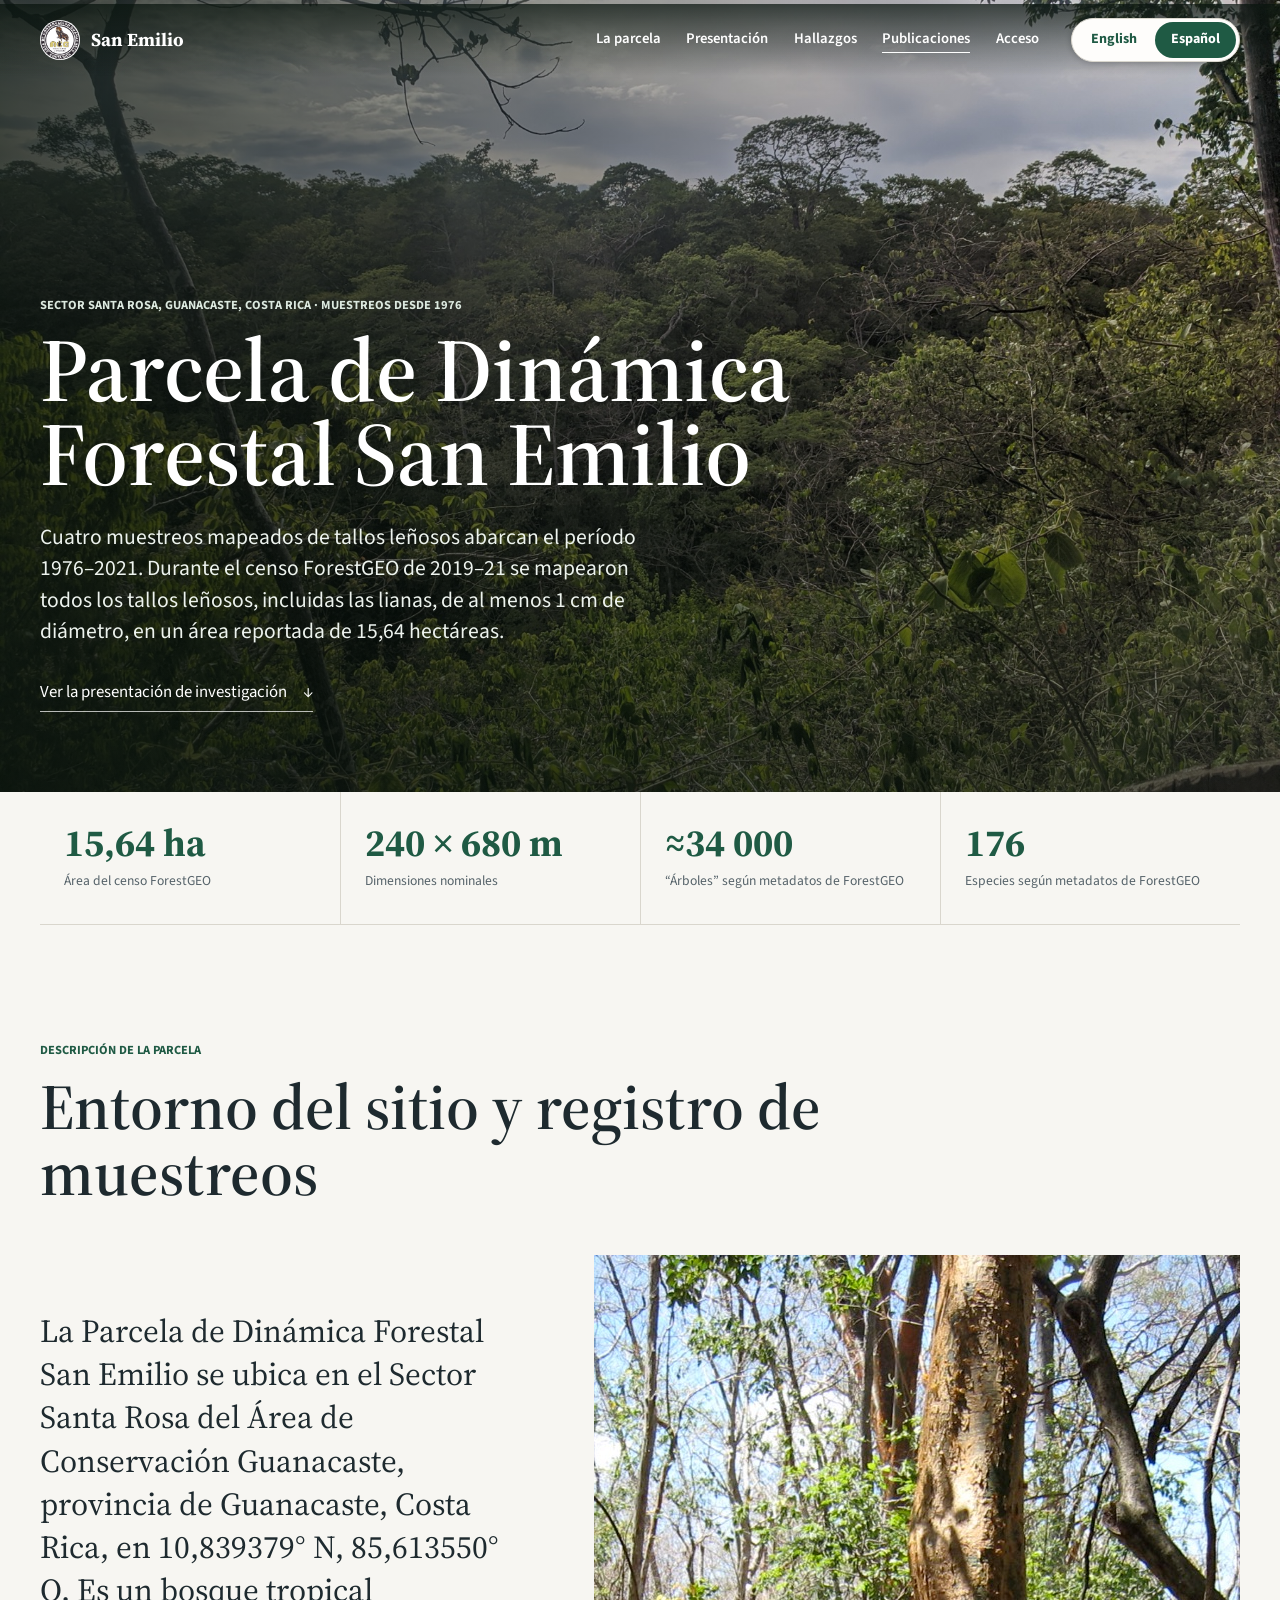
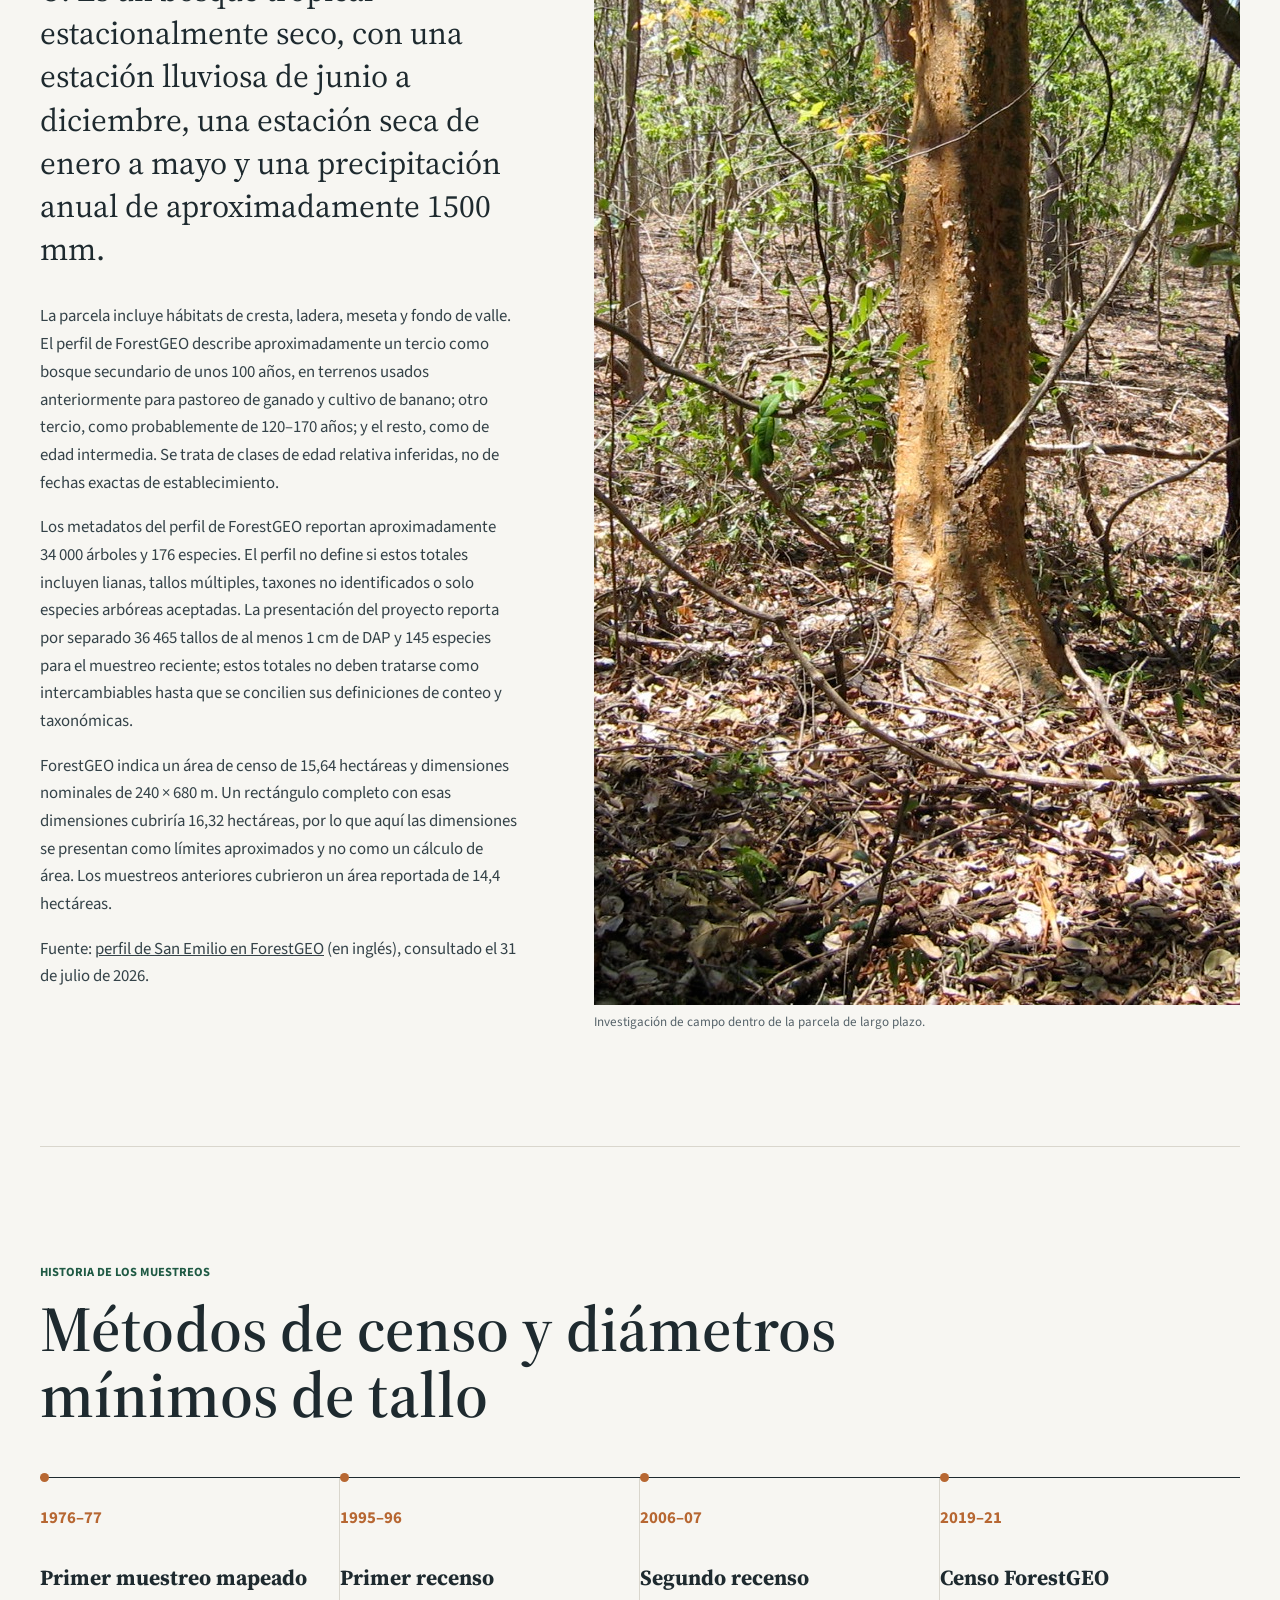
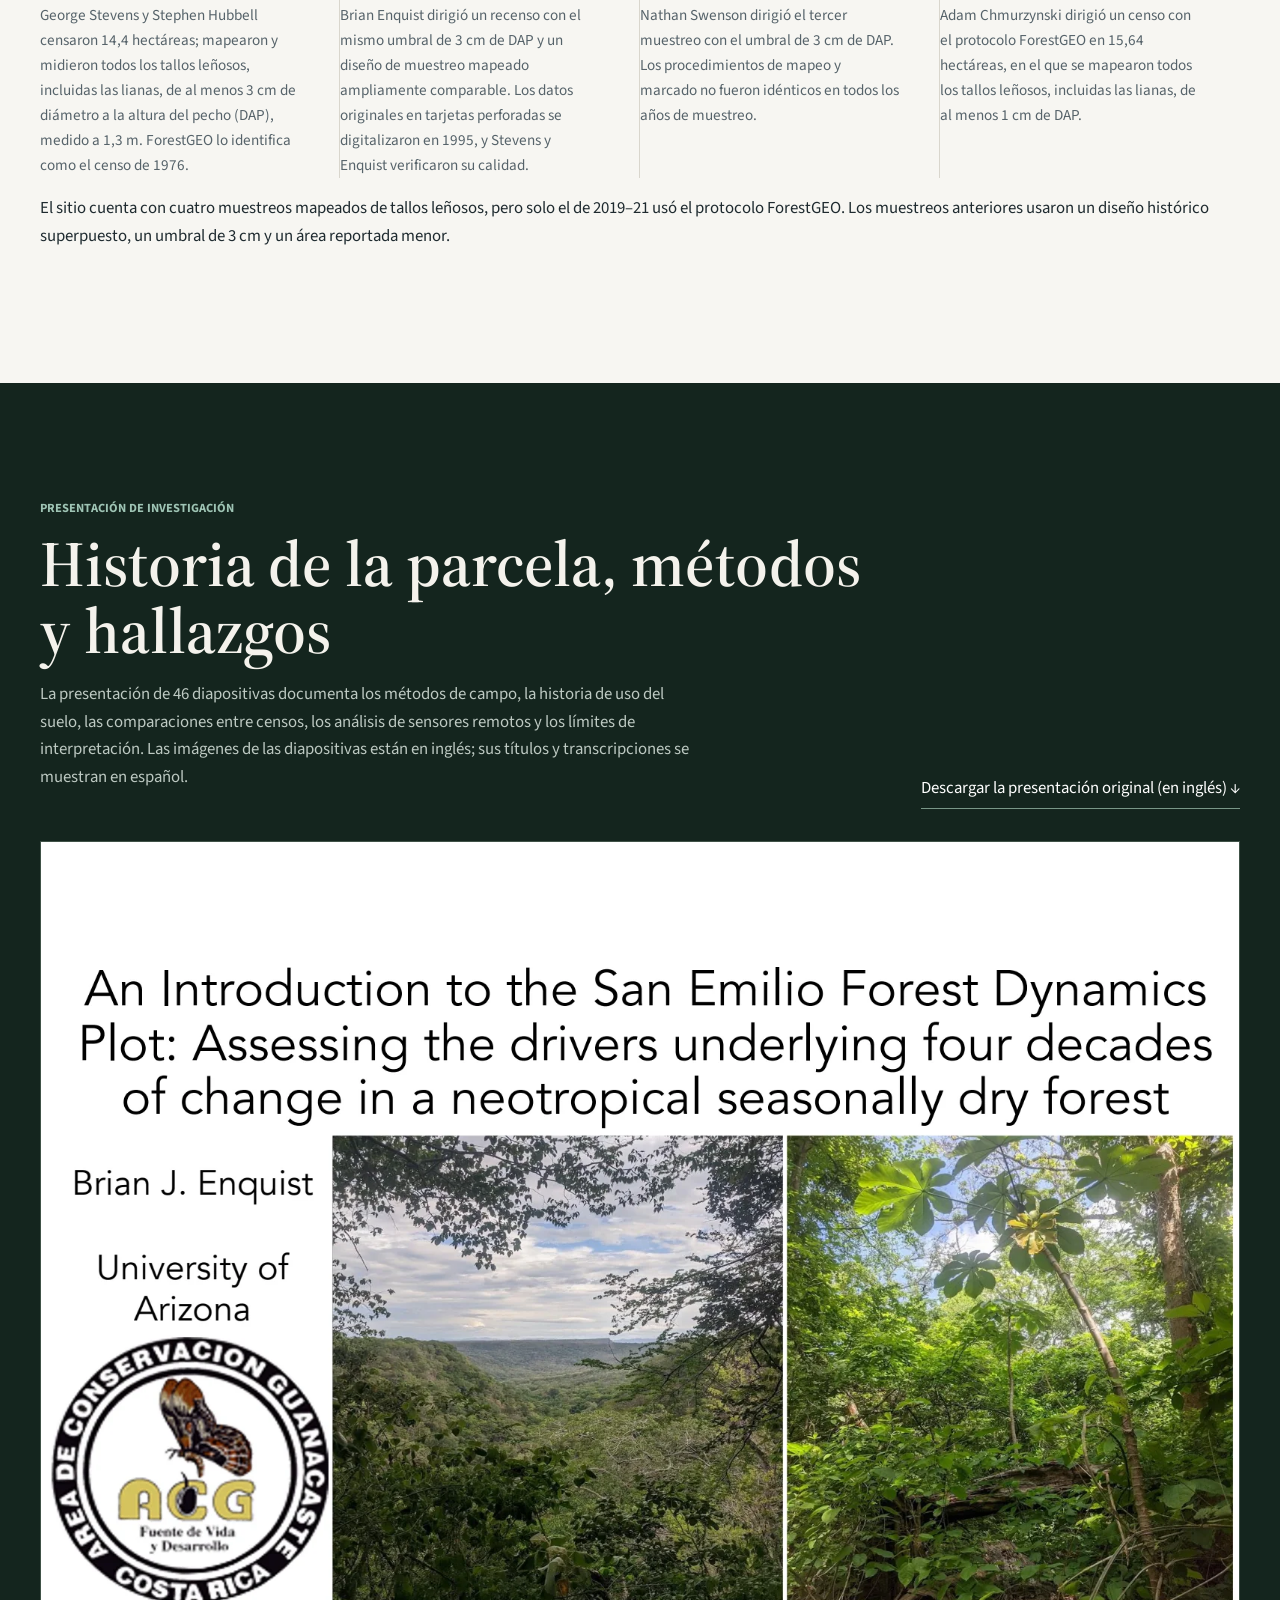
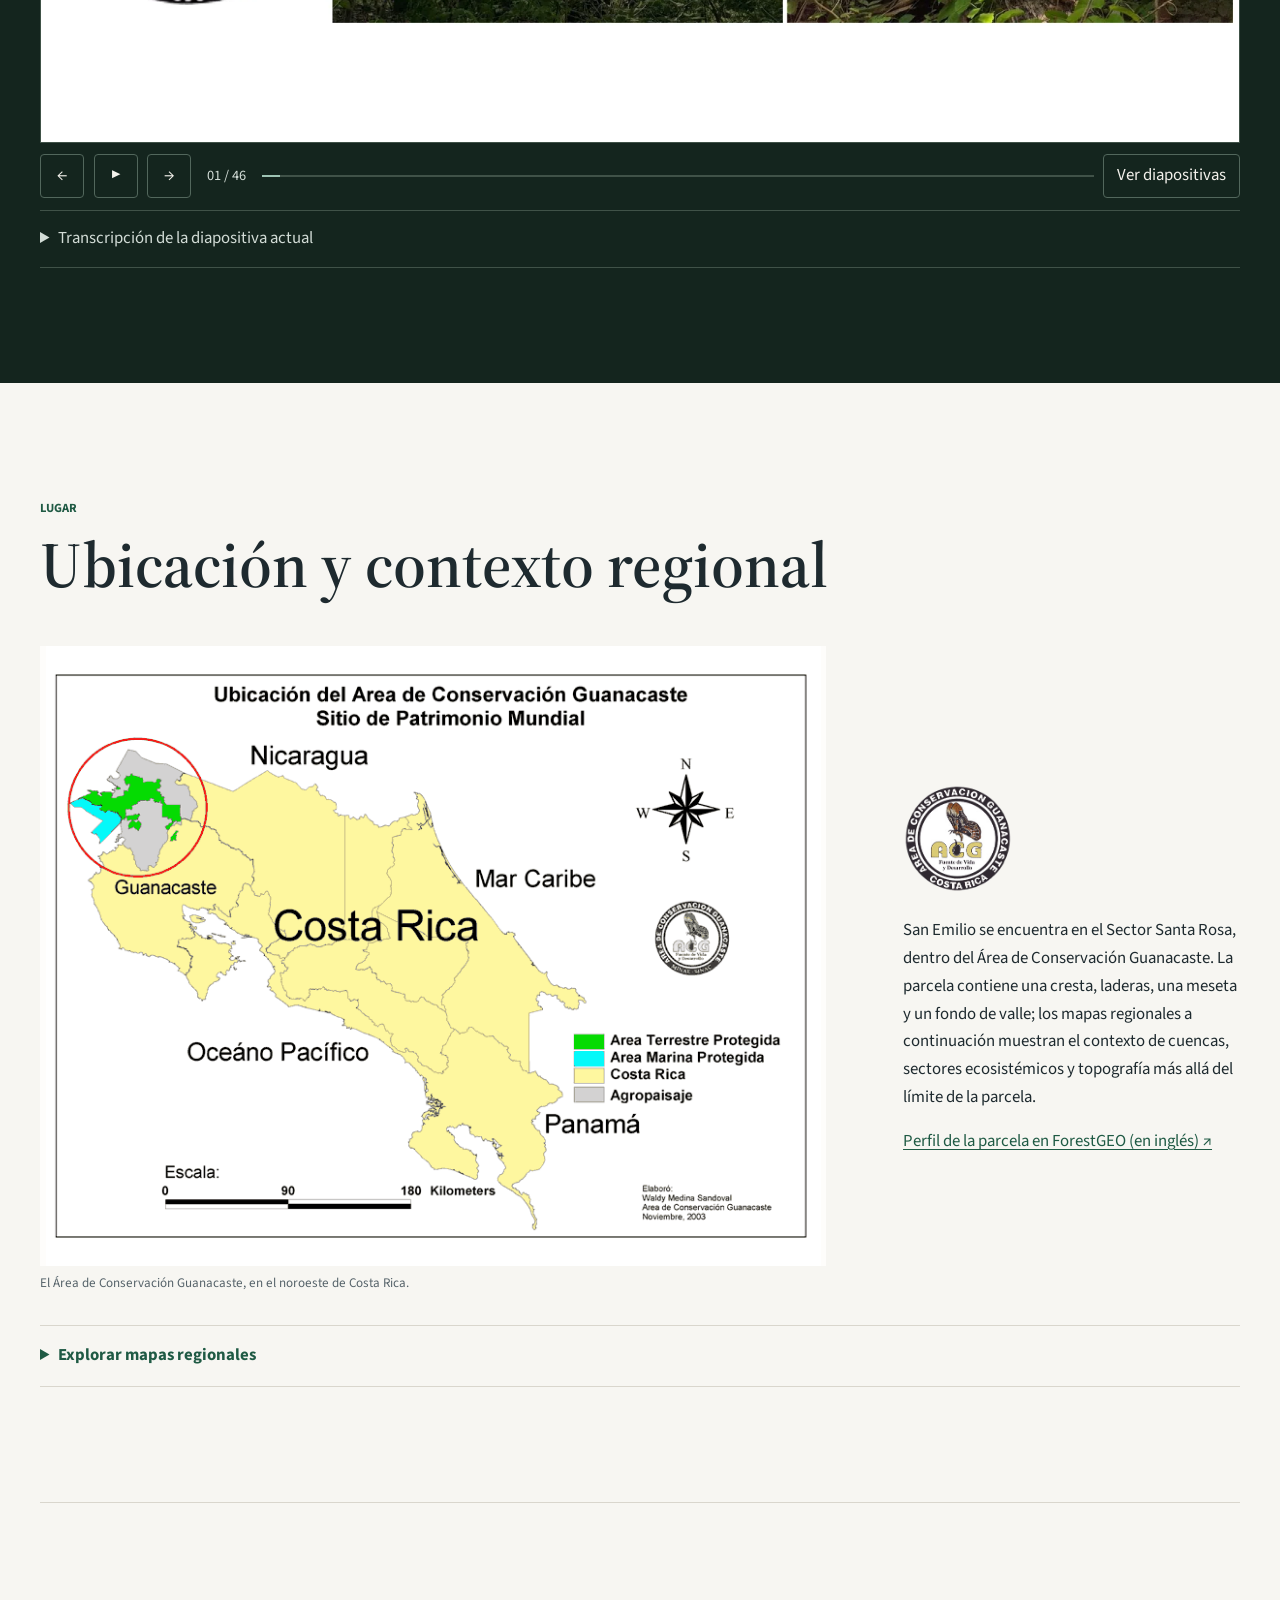
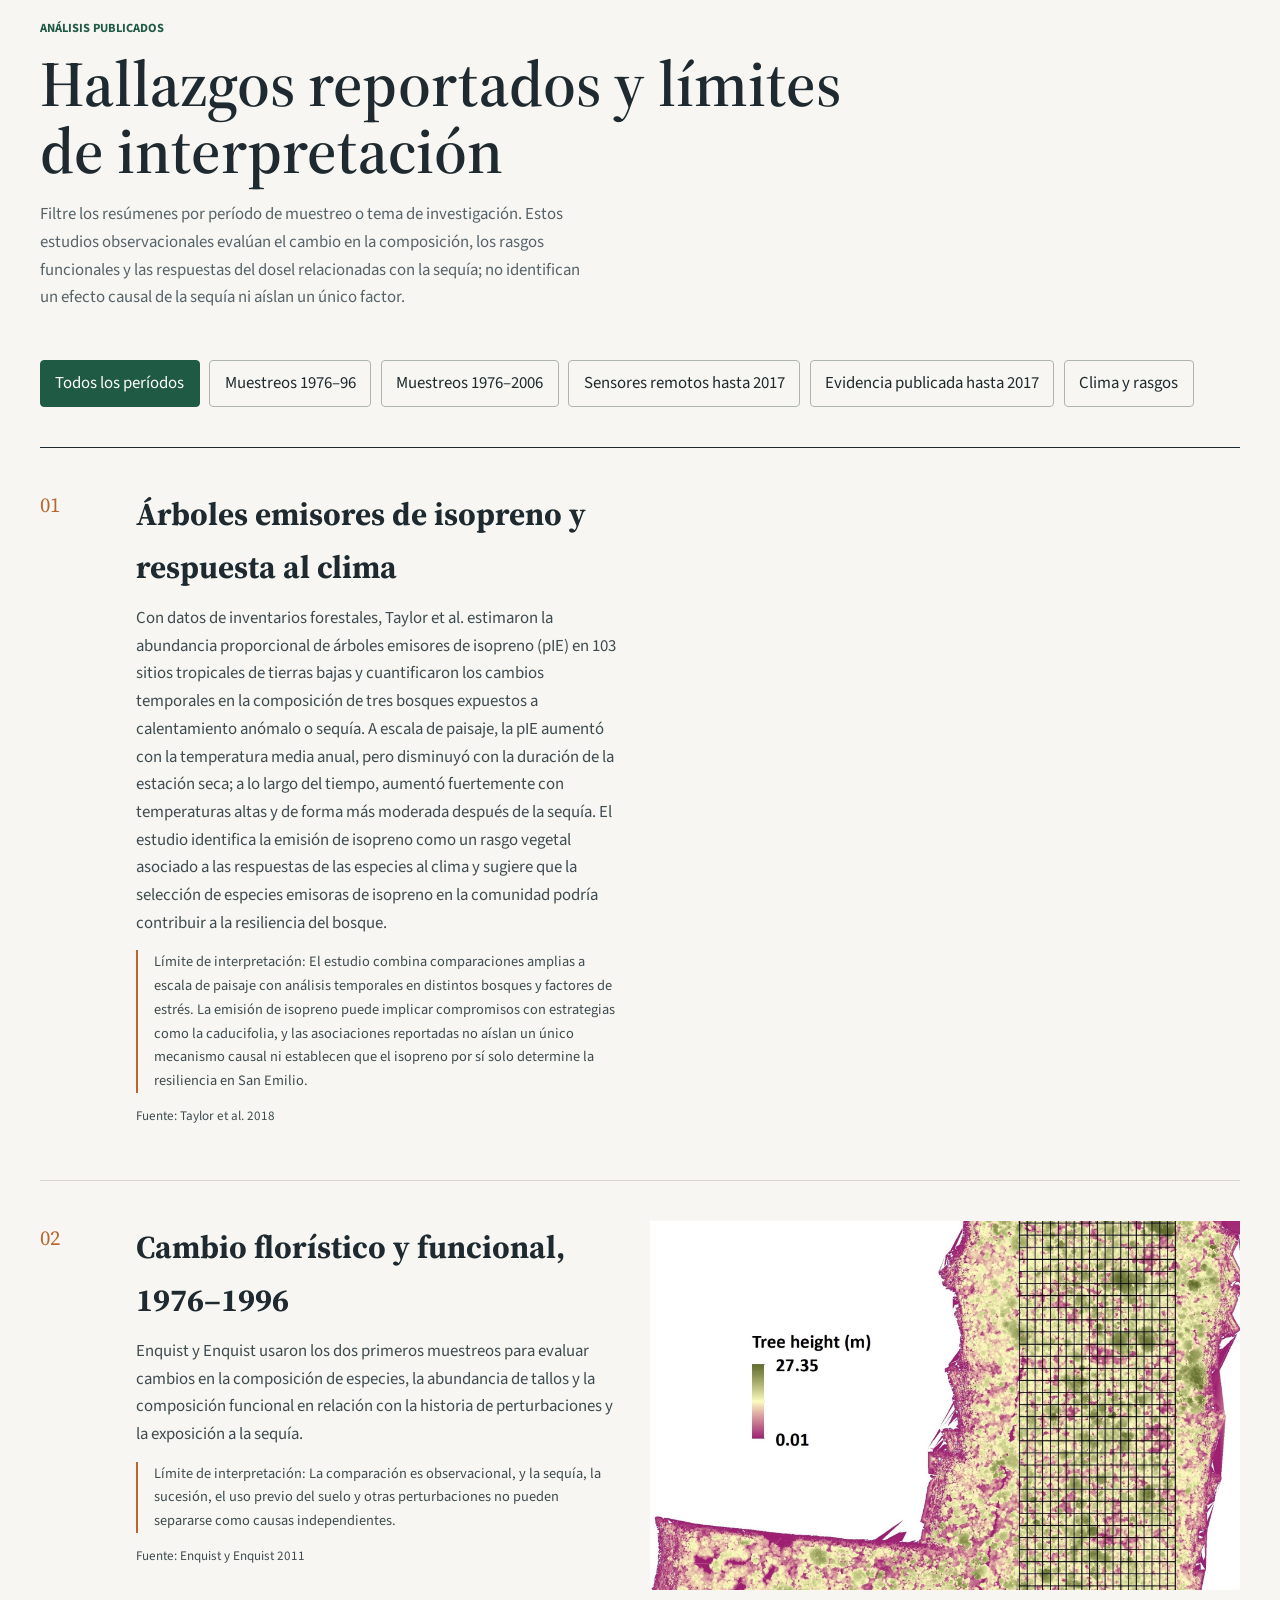
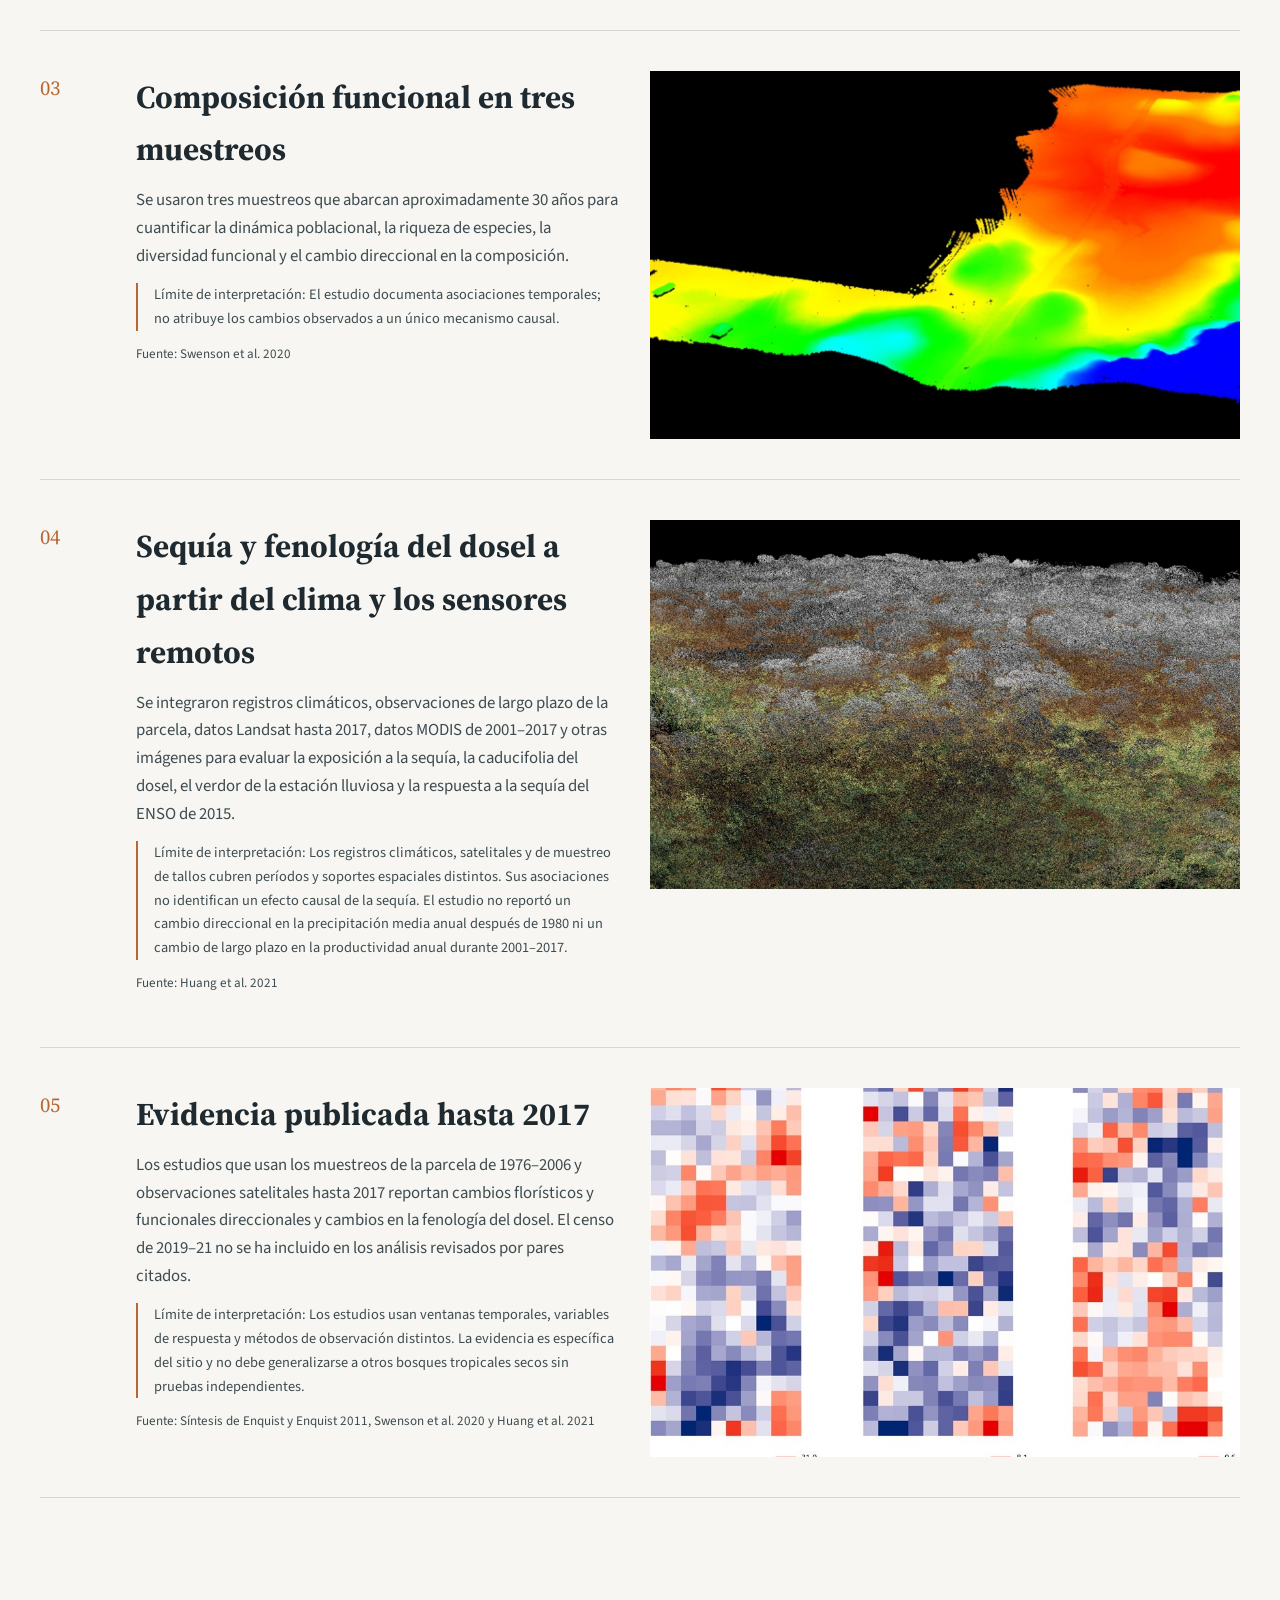
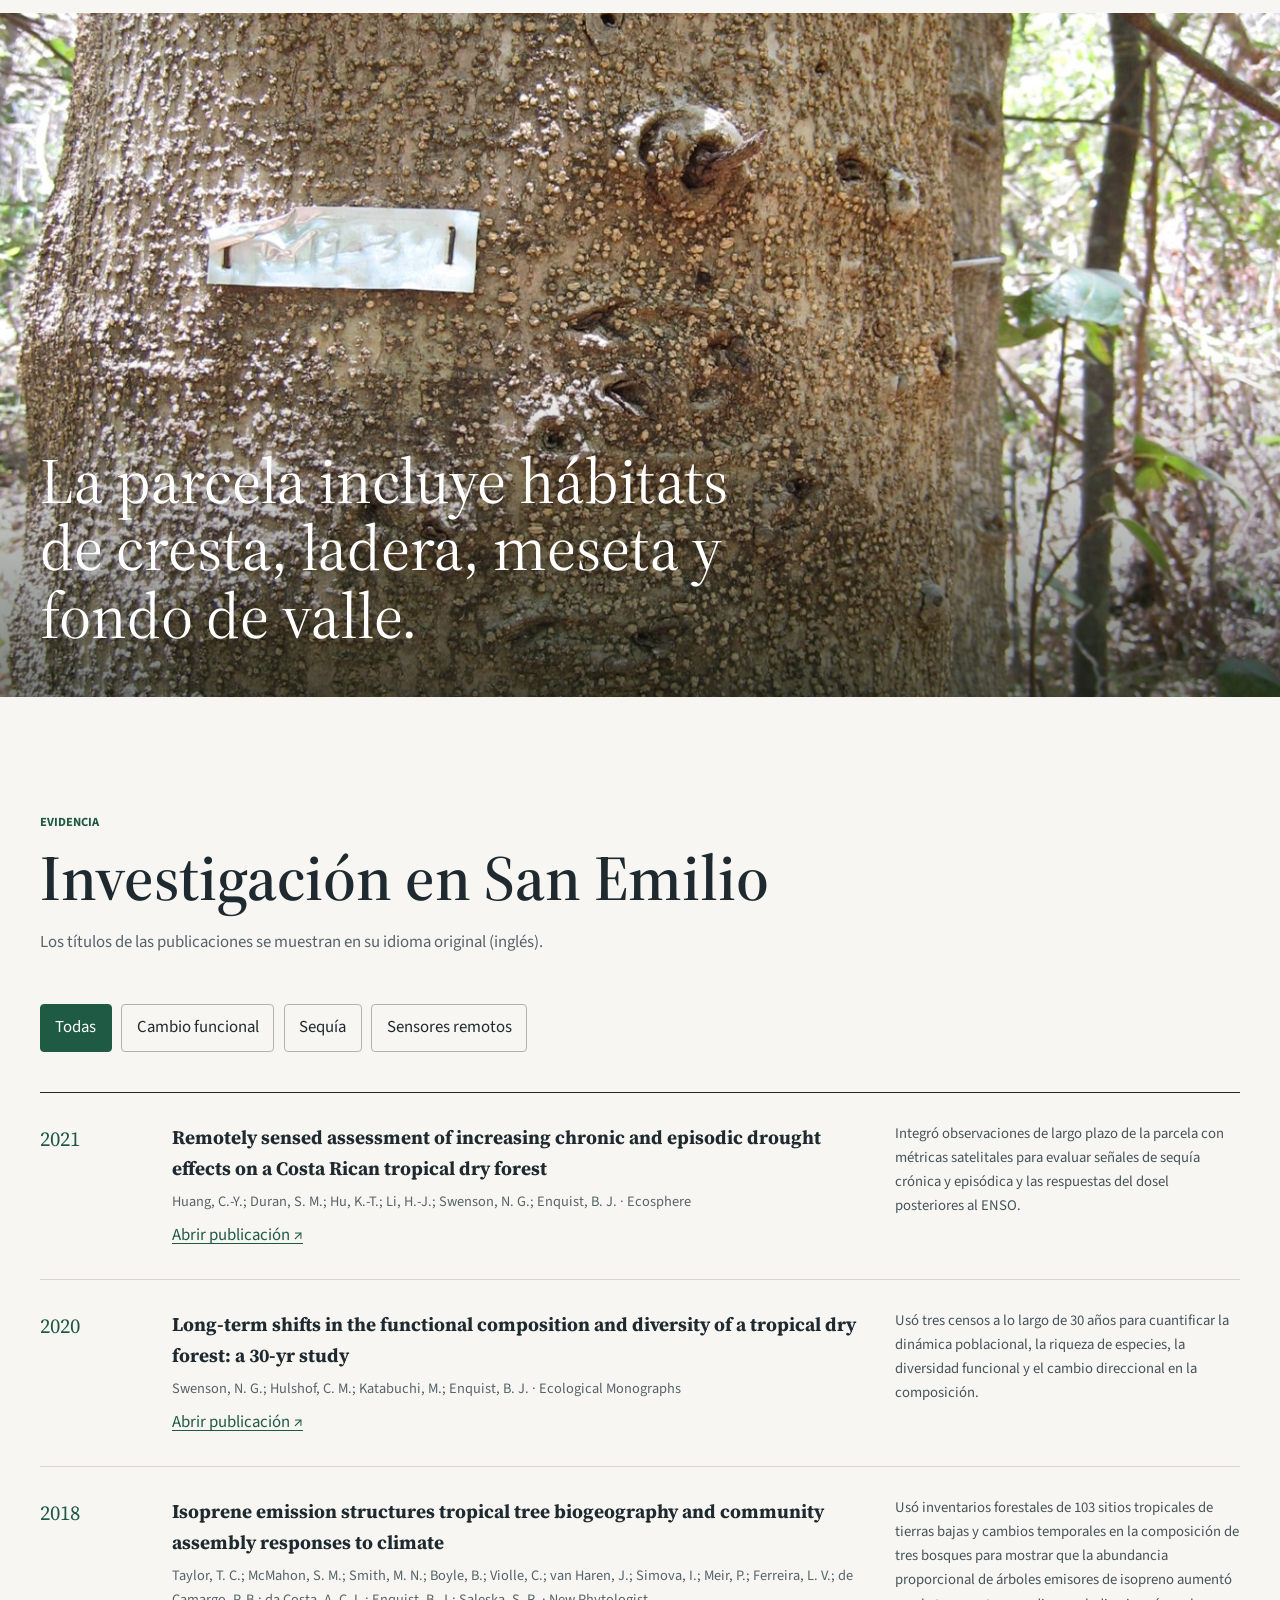
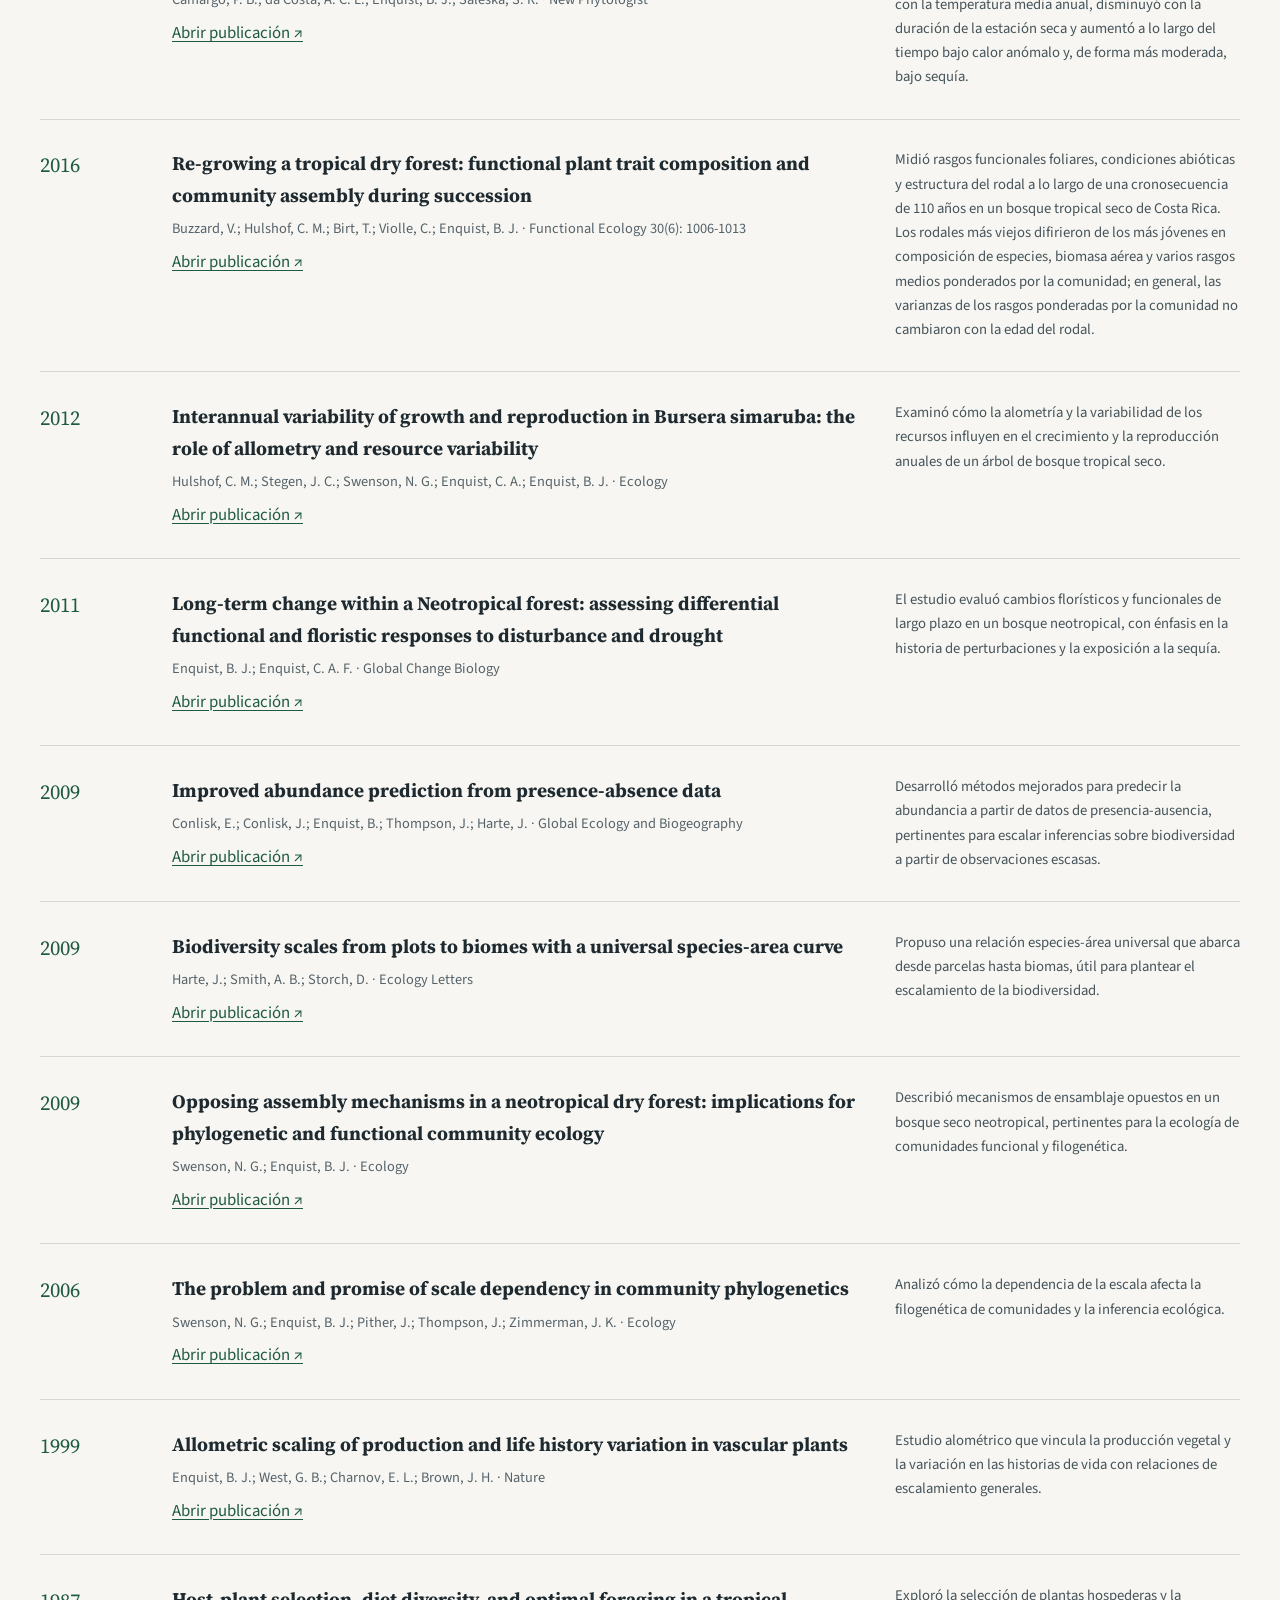
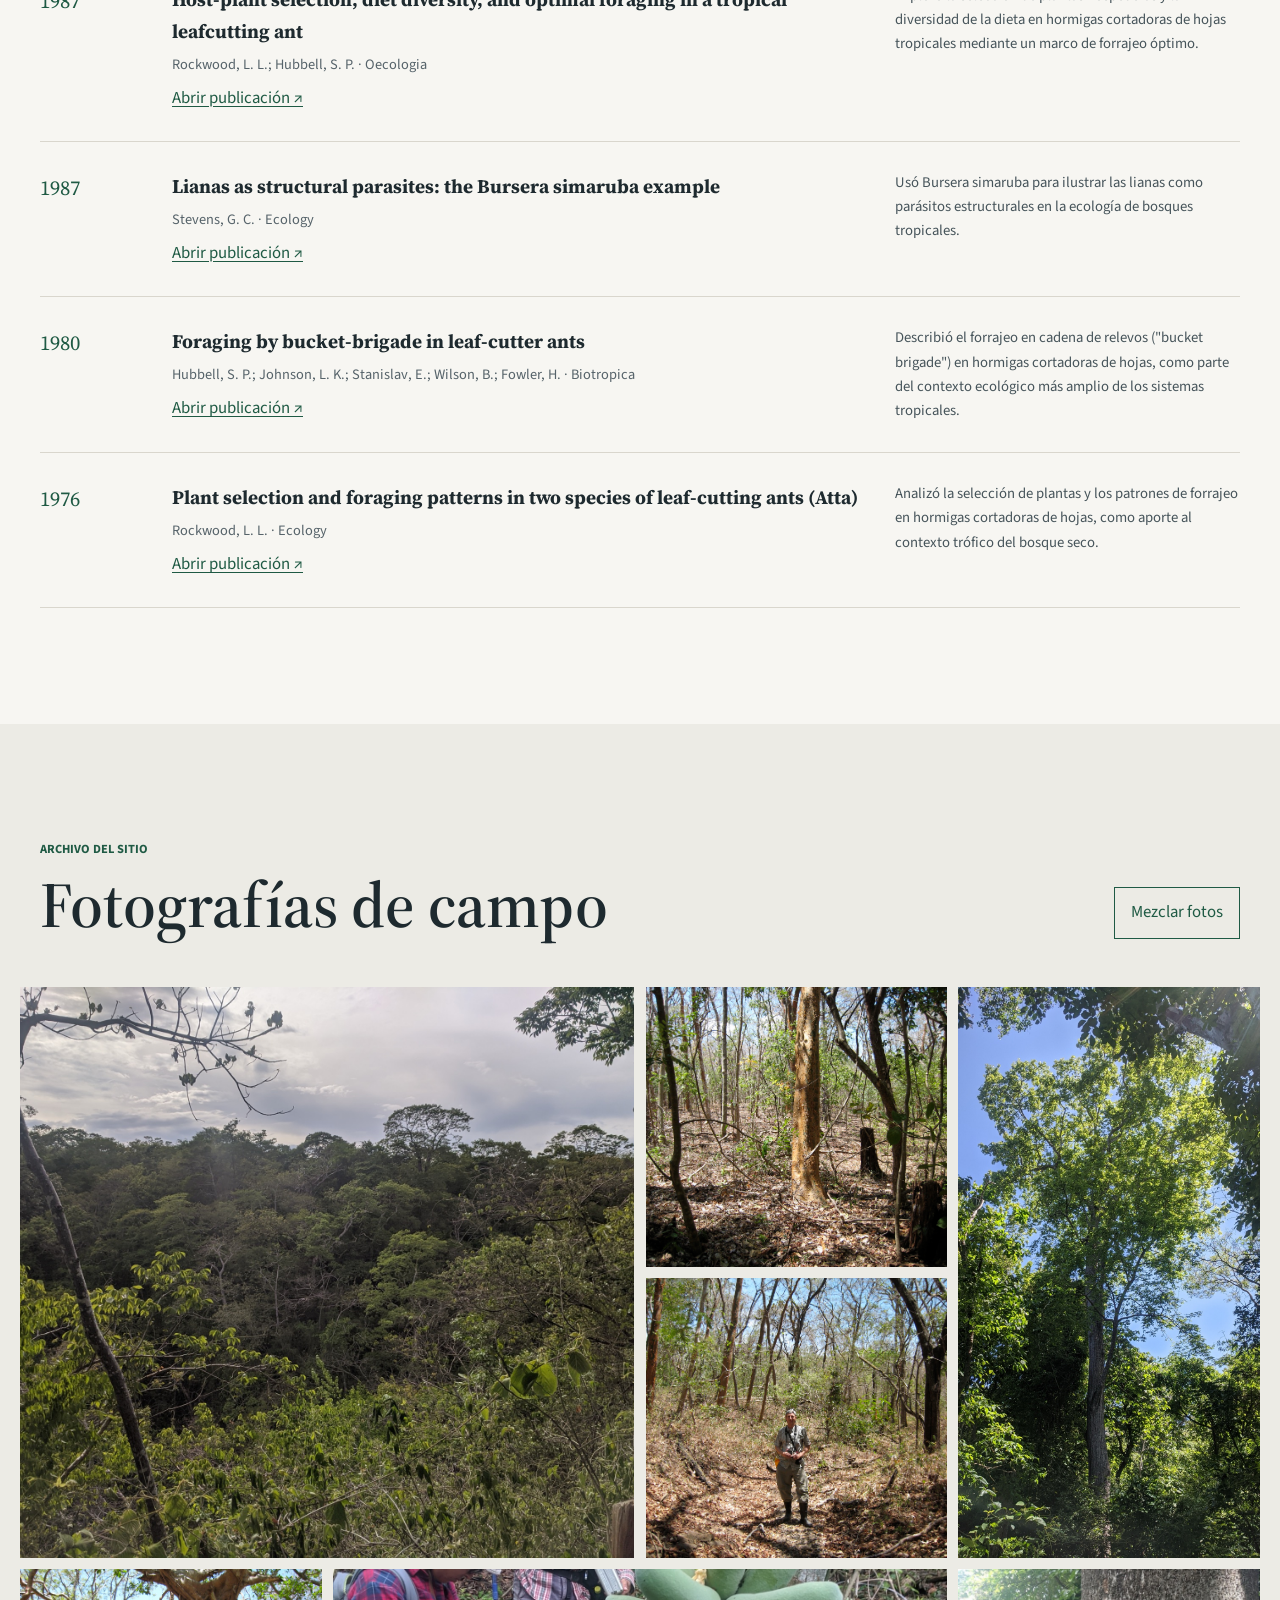
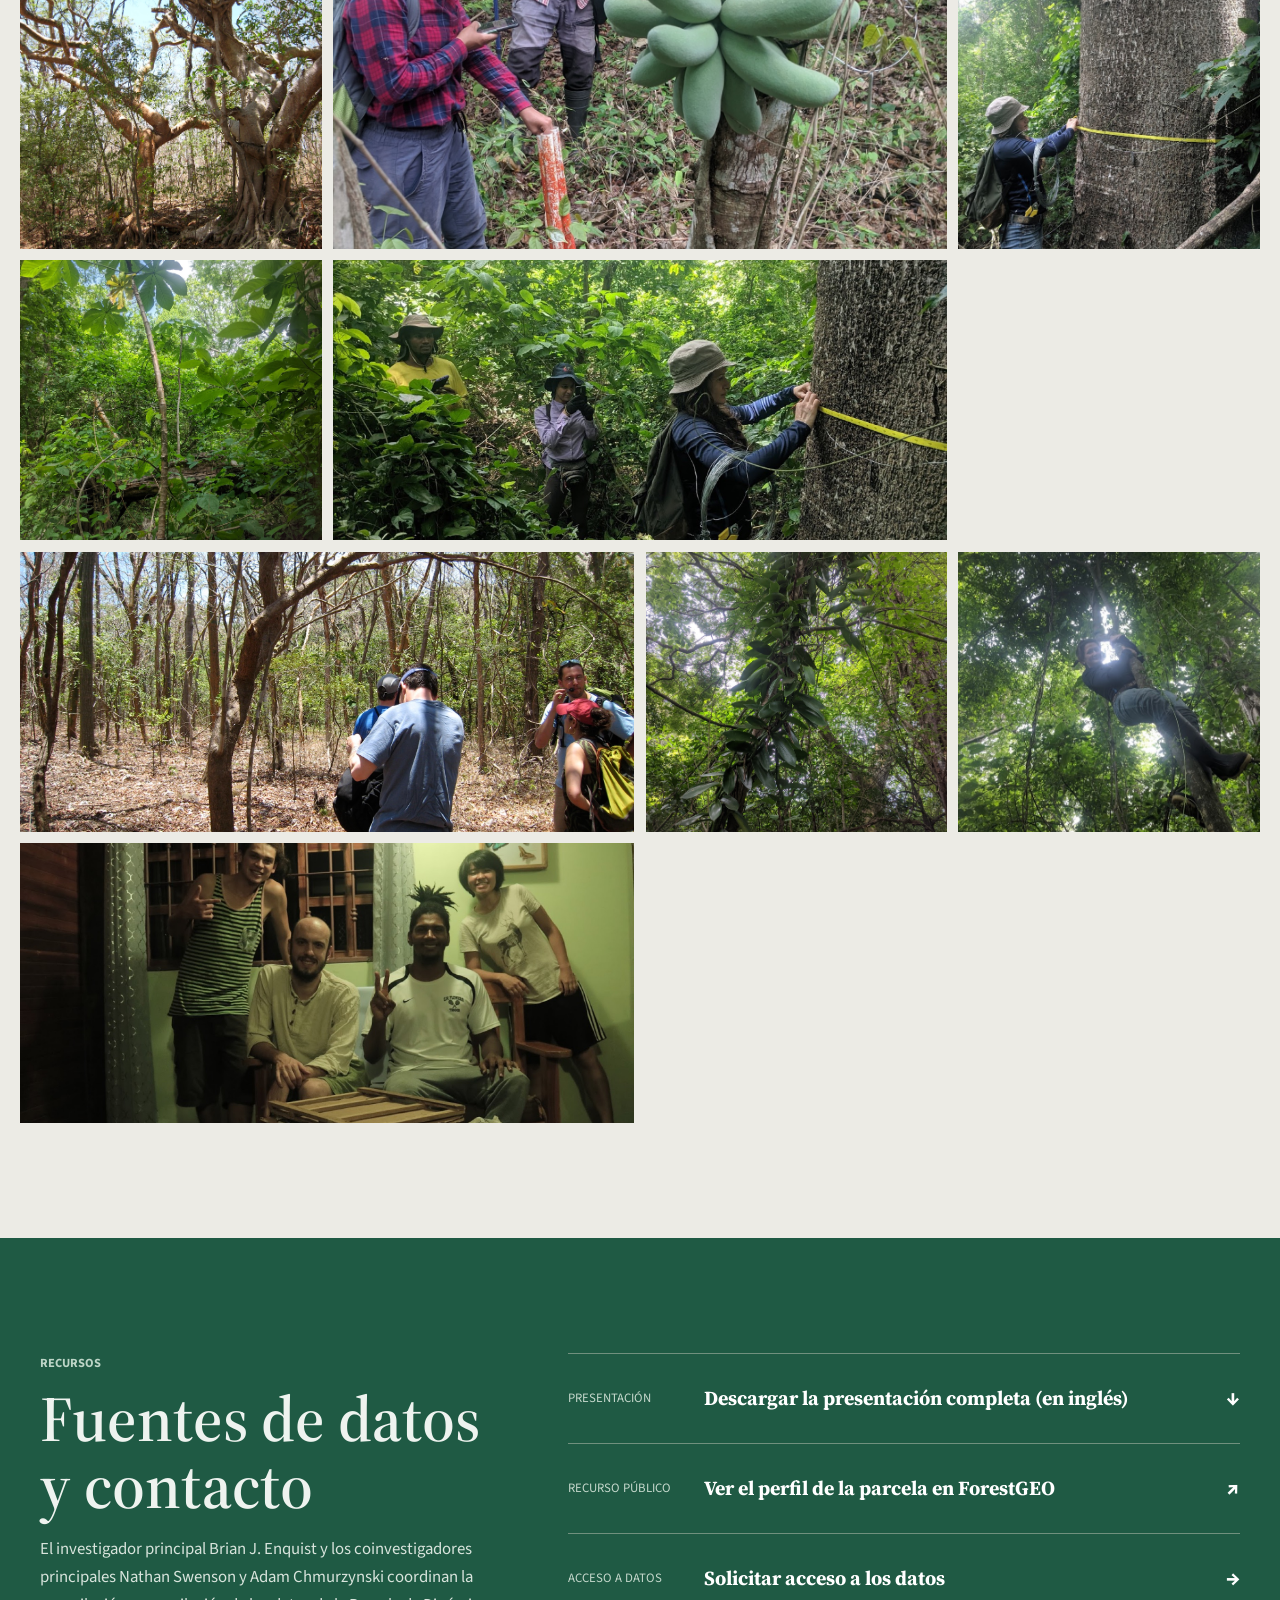
==== commit d41bc2ae: "Spanish site: Spanish slide titles and transcripts (data/slides_es.json) Slide titles, alt text and " ====
--- a/es/index.html
+++ b/es/index.html
@@ -19,7 +19,7 @@
       rel="stylesheet"
     />
     <link rel="preload" as="image" href="../assets/img/san-emilio-archive/51329115167_1d41ec85eb_o.jpg" />
-    <link rel="stylesheet" href="../assets/css/styles.css?v=i18n-es-2" />
+    <link rel="stylesheet" href="../assets/css/styles.css?v=i18n-es-3" />
   </head>
   <body>
     <a class="skip-link" href="#main-content">Saltar al contenido principal</a>
@@ -144,7 +144,7 @@
           <div>
             <p class="eyebrow">Presentación de investigación</p>
             <h2 id="presentation-title">Historia de la parcela, métodos y hallazgos</h2>
-            <p>La presentación de 46 diapositivas documenta los métodos de campo, la historia de uso del suelo, las comparaciones entre censos, los análisis de sensores remotos y los límites de interpretación. Las diapositivas y sus transcripciones están en inglés.</p>
+            <p>La presentación de 46 diapositivas documenta los métodos de campo, la historia de uso del suelo, las comparaciones entre censos, los análisis de sensores remotos y los límites de interpretación. Las imágenes de las diapositivas están en inglés; sus títulos y transcripciones se muestran en español.</p>
           </div>
           <a class="download-link" href="../assets/presentation/SanEmilio_Presentation_ForestGeo5.pptx" download hreflang="en">
             Descargar la presentación original (en inglés) <span aria-hidden="true">↓</span>
@@ -166,7 +166,7 @@
           </div>
           <div class="slide-thumbnails" id="slide-thumbnails" hidden aria-label="Miniaturas de las diapositivas"></div>
           <details class="slide-transcript">
-            <summary>Transcripción de la diapositiva actual (en inglés)</summary>
+            <summary>Transcripción de la diapositiva actual</summary>
             <p class="slide-transcript-text"></p>
           </details>
           <noscript><p class="slide-error">Se requiere JavaScript para el visor de diapositivas. La presentación original sigue disponible arriba.</p></noscript>
@@ -444,6 +444,6 @@
       <p>Investigación a largo plazo del bosque tropical seco desde 1976.</p>
     </footer>
 
-    <script src="../assets/js/main.js?v=i18n-es-2" defer></script>
+    <script src="../assets/js/main.js?v=i18n-es-3" defer></script>
   </body>
 </html>
